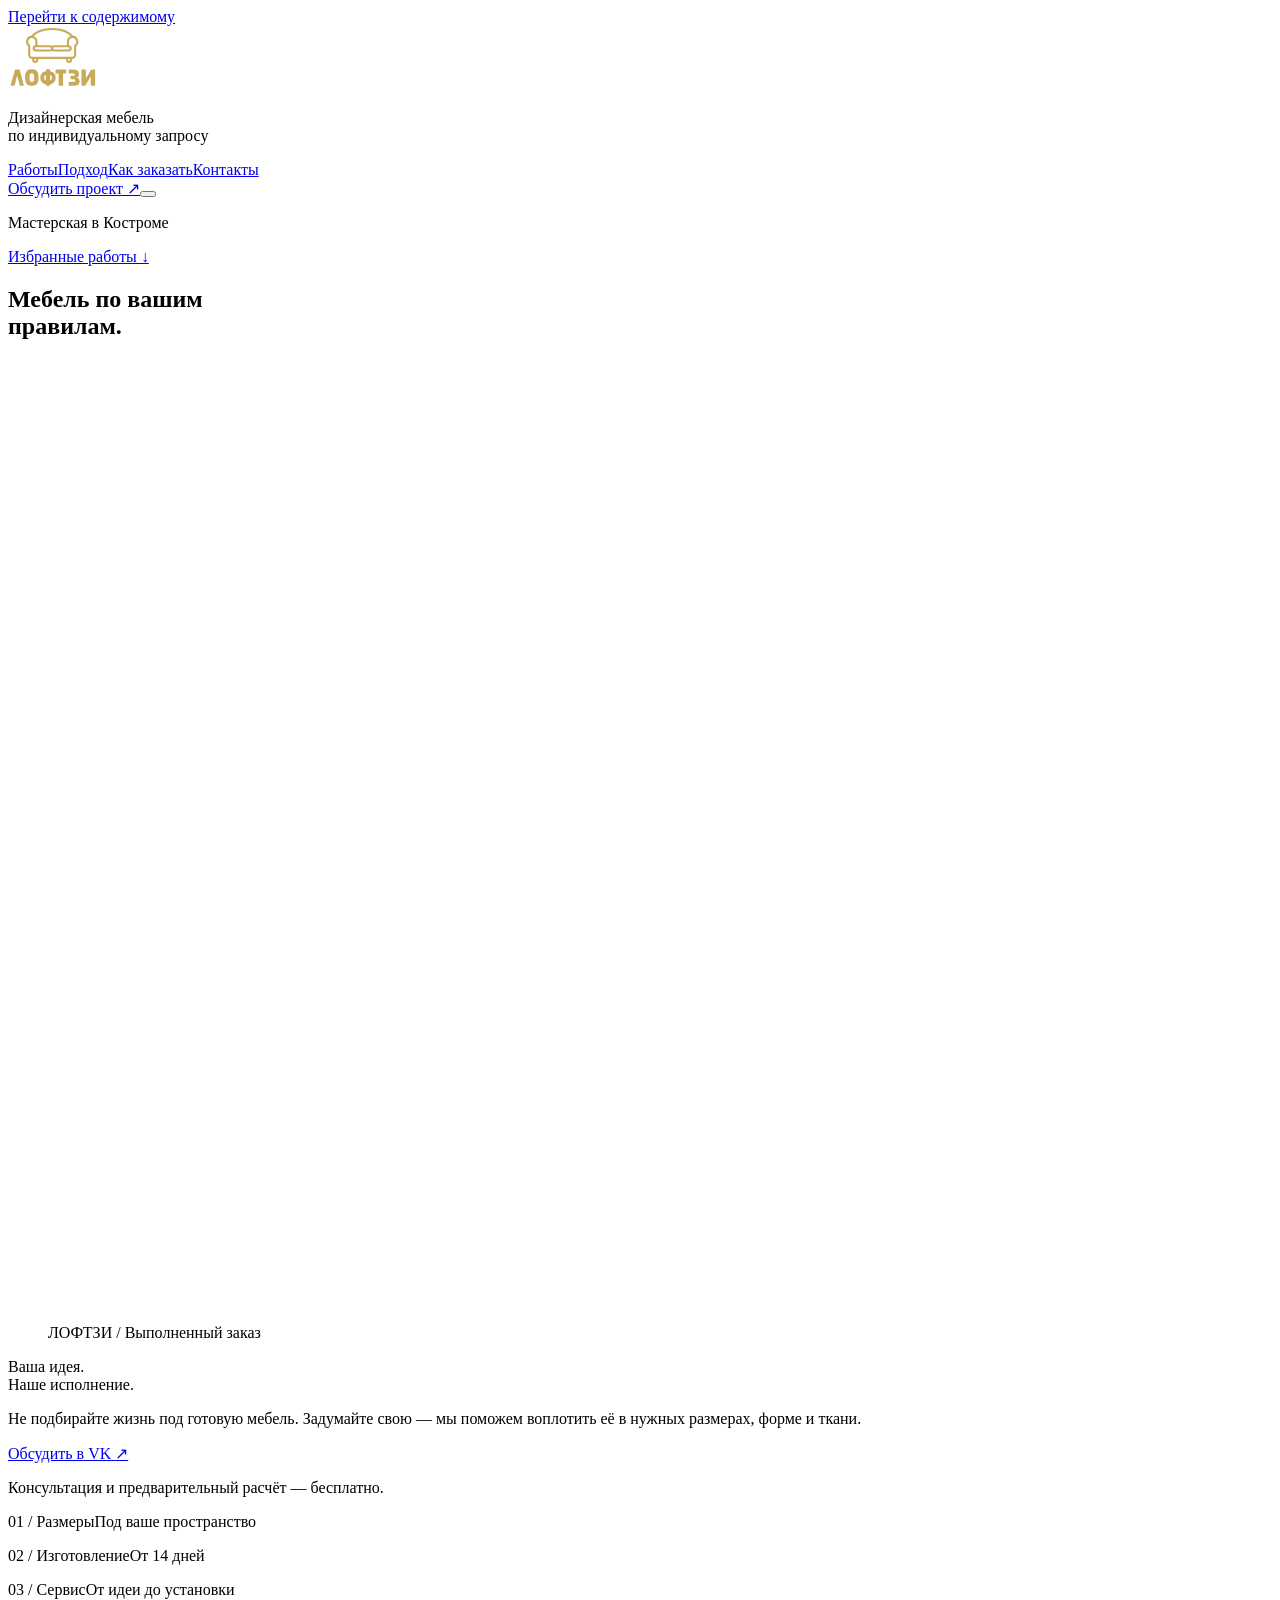
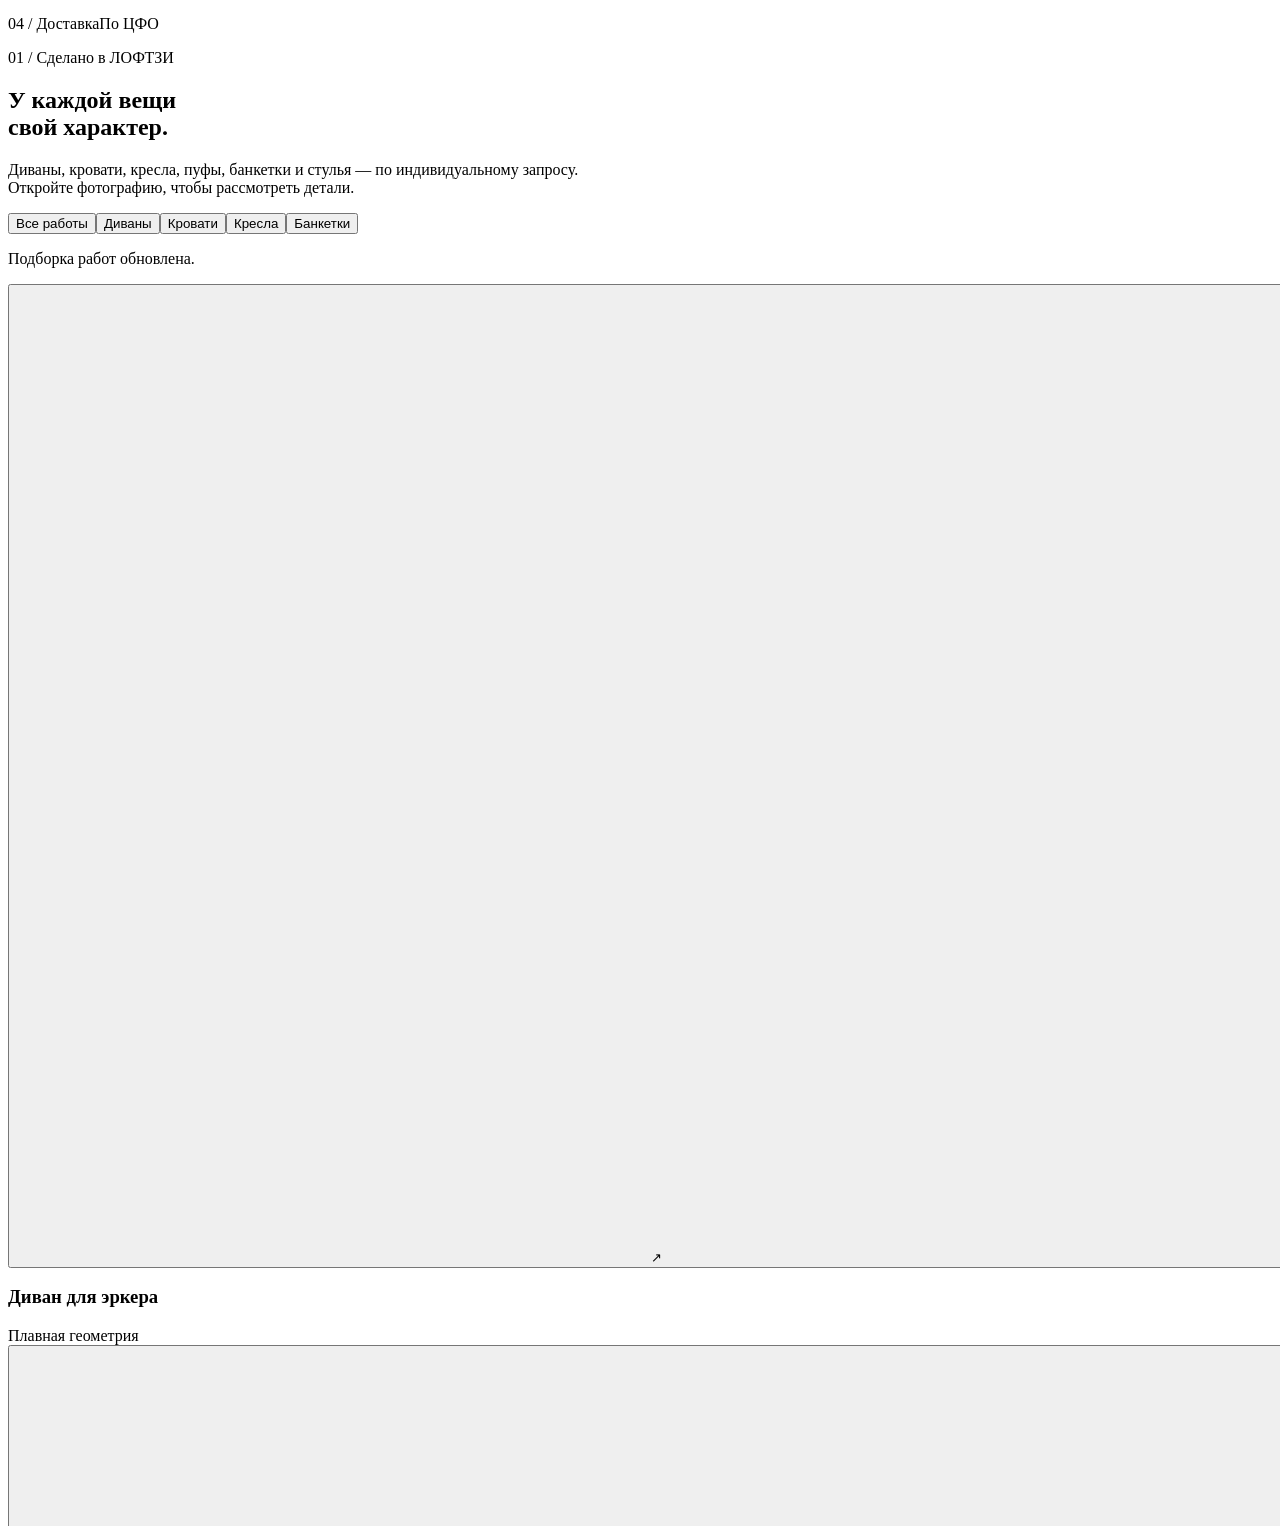
==== variant-2/index.html @ 77e0f058 "Publish three LOFTZY design variants" ====
<!DOCTYPE html><html lang="ru"><head><meta charset="UTF-8"><meta name="viewport" content="width=device-width,initial-scale=1"><meta name="robots" content="noindex,nofollow"><title>ЛОФТЗИ — мебель по вашим правилам · второй вариант</title><meta name="description" content="Дизайнерская мягкая мебель по вашим размерам и референсам. Мастерская в Костроме, доставка по ЦФО."><link rel="icon" href="data:image/svg+xml,%3csvg%20xmlns='http://www.w3.org/2000/svg'%20viewBox='170%20110%20295%20205'%20color='%23C9AA58'%3e%3ctitle%3eЛОФТЗИ%3c/title%3e%3cg%20id='sofa'%20fill='none'%20stroke='currentColor'%20stroke-width='11.5'%20stroke-linecap='round'%20stroke-linejoin='round'%3e%3cpath%20d='M207%20169%20C251%20112%20385%20112%20429%20169'/%3e%3cpath%20d='M233%20219%20L233%20198%20C233%20163%20194%20162%20185%20184%20C179%20198%20184%20209%20194%20217%20L194%20262%20Q194%20282%20214%20282%20L422%20282%20Q442%20282%20442%20262%20L442%20217%20C452%20209%20457%20198%20451%20184%20C442%20162%20403%20163%20403%20198%20L403%20219'/%3e%3crect%20x='218'%20y='219'%20width='100'%20height='23'%20rx='11.5'/%3e%3crect%20x='318'%20y='219'%20width='100'%20height='23'%20rx='11.5'/%3e%3cpath%20d='M216%20283%20L216%20294%20C216%20308%20237%20308%20237%20294%20L237%20283%20M399%20283%20L399%20294%20C399%20308%20420%20308%20420%20294%20L420%20283'/%3e%3c/g%3e%3c/svg%3e" type="image/svg+xml"><link rel="stylesheet" href="/loftzy-demo/_astro/17-green-sofa.B5V7h_We.css"><link rel="stylesheet" href="/loftzy-demo/_astro/variant-2.Bm5jegVi.css"></head><body><a class="skip" href="#main">Перейти к содержимому</a><header class="shell header"><a class="brand" href="#" aria-label="ЛОФТЗИ — в начало"><img src="data:image/svg+xml,%3csvg%20xmlns='http://www.w3.org/2000/svg'%20viewBox='80%20110%20485%20340'%20color='%23C9AA58'%3e%3ctitle%3eЛОФТЗИ%3c/title%3e%3cg%20id='sofa'%20fill='none'%20stroke='currentColor'%20stroke-width='11.5'%20stroke-linecap='round'%20stroke-linejoin='round'%3e%3cpath%20d='M207%20169%20C251%20112%20385%20112%20429%20169'/%3e%3cpath%20d='M233%20219%20L233%20198%20C233%20163%20194%20162%20185%20184%20C179%20198%20184%20209%20194%20217%20L194%20262%20Q194%20282%20214%20282%20L422%20282%20Q442%20282%20442%20262%20L442%20217%20C452%20209%20457%20198%20451%20184%20C442%20162%20403%20163%20403%20198%20L403%20219'/%3e%3crect%20x='218'%20y='219'%20width='100'%20height='23'%20rx='11.5'/%3e%3crect%20x='318'%20y='219'%20width='100'%20height='23'%20rx='11.5'/%3e%3cpath%20d='M216%20283%20L216%20294%20C216%20308%20237%20308%20237%20294%20L237%20283%20M399%20283%20L399%20294%20C399%20308%20420%20308%20420%20294%20L420%20283'/%3e%3c/g%3e%3cg%20id='wordmark'%20fill='currentColor'%20fill-rule='evenodd'%3e%3cpath%20d='M96%20432%20Q93%20432%2094%20428%20L117%20348%20Q118%20345%20121%20345%20L139%20345%20Q142%20345%20143%20348%20L165%20428%20Q167%20432%20163%20432%20L146%20432%20Q143%20432%20142%20429%20L129%20377%20L116%20429%20Q115%20432%20112%20432%20Z'/%3e%3cpath%20d='M208%20344%20C182%20344%20172%20358%20172%20388%20C172%20419%20182%20433%20208%20433%20C234%20433%20245%20419%20245%20388%20C245%20358%20234%20344%20208%20344%20Z%20M208%20365%20C218%20365%20221%20372%20221%20388%20C221%20405%20218%20412%20208%20412%20C198%20412%20196%20405%20196%20388%20C196%20372%20198%20365%20208%20365%20Z'/%3e%3cpath%20d='M284%20346%20Q284%20344%20287%20344%20L304%20344%20Q307%20344%20307%20346%20L307%20354%20C327%20357%20337%20370%20337%20388%20C337%20409%20326%20421%20307%20424%20L307%20431%20Q307%20433%20304%20433%20L287%20433%20Q284%20433%20284%20431%20L284%20424%20C265%20421%20254%20409%20254%20388%20C254%20370%20264%20357%20284%20354%20Z%20M284%20374%20C277%20376%20275%20381%20275%20388%20C275%20397%20277%20401%20284%20404%20Z%20M307%20374%20L307%20404%20C314%20401%20316%20397%20316%20388%20C316%20381%20314%20376%20307%20374%20Z'/%3e%3cpath%20d='M339%20345%20L391%20345%20Q394%20345%20394%20348%20L394%20363%20Q394%20366%20391%20366%20L377%20366%20L377%20429%20Q377%20432%20374%20432%20L356%20432%20Q353%20432%20353%20429%20L353%20366%20L339%20366%20Q336%20366%20336%20363%20L336%20348%20Q336%20345%20339%20345%20Z'/%3e%3cpath%20d='M410%20345%20L433%20345%20C453%20345%20463%20354%20463%20369%20C463%20378%20459%20384%20452%20388%20C461%20392%20466%20399%20466%20409%20C466%20425%20454%20432%20434%20432%20L410%20432%20Q407%20432%20407%20429%20L407%20414%20Q407%20411%20410%20411%20L431%20411%20C439%20411%20443%20409%20443%20405%20C443%20400%20439%20398%20431%20398%20L420%20398%20Q417%20398%20417%20395%20L417%20382%20Q417%20379%20420%20379%20L430%20379%20C437%20379%20440%20377%20440%20372%20C440%20368%20437%20366%20430%20366%20L410%20366%20Q407%20366%20407%20363%20L407%20348%20Q407%20345%20410%20345%20Z'/%3e%3cpath%20d='M479%20345%20L497%20345%20Q500%20345%20500%20348%20L500%20394%20L527%20348%20Q529%20345%20532%20345%20L547%20345%20Q550%20345%20550%20348%20L550%20429%20Q550%20432%20547%20432%20L529%20432%20Q526%20432%20526%20429%20L526%20383%20L499%20429%20Q497%20432%20494%20432%20L479%20432%20Q476%20432%20476%20429%20L476%20348%20Q476%20345%20479%20345%20Z'/%3e%3c/g%3e%3c/svg%3e" alt="ЛОФТЗИ" width="90" height="63"></a><p class="brand-caption">Дизайнерская мебель <br>по индивидуальному запросу</p><nav id="v2-nav" aria-label="Главная навигация"><a href="#projects">Работы</a><a href="#idea">Подход</a><a href="#order">Как заказать</a><a href="#contacts">Контакты</a></nav><a class="header-action" href="https://vk.me/new_mebel44" target="_blank" rel="noopener noreferrer">Обсудить проект <span aria-hidden="true">↗</span></a><button class="menu" aria-controls="v2-nav" aria-expanded="false" aria-label="Открыть меню"><span></span><span></span></button></header><main id="main"><section class="hero shell"><div class="hero-top"><p class="kicker"><span></span>Мастерская в Костроме</p><a class="quiet-link" href="#projects">Избранные работы <span aria-hidden="true">↓</span></a></div><h1>Мебель по вашим <br><span>правилам.</span></h1><div class="hero-layout"><figure class="hero-image"><img src="/loftzy-demo/_astro/08-light-straight-sofa.CKvQI7a4_TRVuP.webp" srcset="/loftzy-demo/_astro/08-light-straight-sofa.CKvQI7a4_ZoDvKi.webp 640w, /loftzy-demo/_astro/08-light-straight-sofa.CKvQI7a4_Z1nhitK.webp 960w, /loftzy-demo/_astro/08-light-straight-sofa.CKvQI7a4_TRVuP.webp 1280w" alt="Светлый диван с мягкими подушками в деревянном интерьере" sizes="(max-width:900px) 100vw, 70vw" loading="eager" fetchpriority="high" decoding="async" width="1280" height="960"><figcaption>ЛОФТЗИ / Выполненный заказ</figcaption></figure><div class="hero-side"><span class="side-label">Ваша идея. <br>Наше исполнение.</span><p>Не подбирайте жизнь под готовую мебель. Задумайте свою — мы поможем воплотить её в нужных размерах, форме и ткани.</p><a class="button" href="https://vk.me/new_mebel44" target="_blank" rel="noopener noreferrer">Обсудить в VK <span aria-hidden="true">↗</span></a><p class="small">Консультация и предварительный расчёт — бесплатно.</p></div></div></section><div class="facts shell"><p><span>01 / Размеры</span>Под ваше пространство</p><p><span>02 / Изготовление</span>От 14 дней</p><p><span>03 / Сервис</span>От идеи до установки</p><p><span>04 / Доставка</span>По ЦФО</p></div><section class="projects shell section" id="projects"><div class="section-head"><p class="kicker">01 / Сделано в ЛОФТЗИ</p><div><h2>У каждой вещи <br>свой характер.</h2><p>Диваны, кровати, кресла, пуфы, банкетки и стулья — по индивидуальному запросу. <br>Откройте фотографию, чтобы рассмотреть детали.</p></div></div><div class="filters" role="group" aria-label="Категории работ"><button data-filter="all" aria-pressed="true">Все работы</button><button data-filter="sofas" aria-pressed="false">Диваны</button><button data-filter="beds" aria-pressed="false">Кровати</button><button data-filter="chairs" aria-pressed="false">Кресла</button><button data-filter="small" aria-pressed="false">Банкетки</button></div><p class="sr-only" aria-live="polite" id="filter-status"></p><div class="project-grid"><article class="project" data-category="sofas"><button class="project-image" data-photo data-src="/loftzy-demo/_astro/06-curved-sofa.BswuwqCA.webp" data-title="Диван для эркера" aria-label="Открыть: Диван для эркера" style="--position:50% 50%"><img src="/loftzy-demo/_astro/06-curved-sofa.BswuwqCA_PxCEJ.webp" srcset="/loftzy-demo/_astro/06-curved-sofa.BswuwqCA_Z2cuFfE.webp 400w, /loftzy-demo/_astro/06-curved-sofa.BswuwqCA_Z1YKxWp.webp 640w, /loftzy-demo/_astro/06-curved-sofa.BswuwqCA_ZWayab.webp 960w" alt="Диван для эркера" sizes="(max-width:600px) 100vw, 50vw" loading="lazy" decoding="async" width="1280" height="960"><span aria-hidden="true">↗</span></button><div class="project-caption"><h3>Диван для эркера</h3><span>Плавная геометрия</span></div></article><article class="project" data-category="chairs"><button class="project-image" data-photo data-src="/loftzy-demo/_astro/05-round-armchair.hoYzdtQp.webp" data-title="Кресло с округлой спинкой" aria-label="Открыть: Кресло с округлой спинкой" style="--position:50% 45%"><img src="/loftzy-demo/_astro/05-round-armchair.hoYzdtQp_Z1HqBVD.webp" srcset="/loftzy-demo/_astro/05-round-armchair.hoYzdtQp_2bwnMi.webp 400w, /loftzy-demo/_astro/05-round-armchair.hoYzdtQp_28aAHH.webp 640w, /loftzy-demo/_astro/05-round-armchair.hoYzdtQp_Z2taBoN.webp 960w" alt="Кресло с округлой спинкой" sizes="(max-width:600px) 100vw, 50vw" loading="lazy" decoding="async" width="1280" height="1707"><span aria-hidden="true">↗</span></button><div class="project-caption"><h3>Кресло с округлой спинкой</h3><span>Сочетание фактур</span></div></article><article class="project" data-category="beds"><button class="project-image" data-photo data-src="/loftzy-demo/_astro/16-ochre-bed-interior.DLrLwDkL.webp" data-title="Кровать в охристом оттенке" aria-label="Открыть: Кровать в охристом оттенке" style="--position:50% 50%"><img src="/loftzy-demo/_astro/16-ochre-bed-interior.DLrLwDkL_1R9SiL.webp" srcset="/loftzy-demo/_astro/16-ochre-bed-interior.DLrLwDkL_ZeK9u8.webp 400w, /loftzy-demo/_astro/16-ochre-bed-interior.DLrLwDkL_Z21aYa1.webp 640w, /loftzy-demo/_astro/16-ochre-bed-interior.DLrLwDkL_Z1S7xqh.webp 960w" alt="Кровать в охристом оттенке" sizes="(max-width:600px) 100vw, 50vw" loading="lazy" decoding="async" width="1280" height="960"><span aria-hidden="true">↗</span></button><div class="project-caption"><h3>Кровать в охристом оттенке</h3><span>Цвет в интерьере</span></div></article><article class="project" data-category="small"><button class="project-image" data-photo data-src="/loftzy-demo/_astro/13-upholstered-bench.Bd4siing.webp" data-title="Банкетка на мягких опорах" aria-label="Открыть: Банкетка на мягких опорах" style="--position:50% 45%"><img src="/loftzy-demo/_astro/13-upholstered-bench.Bd4siing_OufMw.webp" srcset="/loftzy-demo/_astro/13-upholstered-bench.Bd4siing_Z1Re7Gs.webp 400w, /loftzy-demo/_astro/13-upholstered-bench.Bd4siing_Z2jOHRu.webp 640w, /loftzy-demo/_astro/13-upholstered-bench.Bd4siing_Py0Qv.webp 960w" alt="Банкетка на мягких опорах" sizes="(max-width:600px) 100vw, 50vw" loading="lazy" decoding="async" width="1080" height="1920"><span aria-hidden="true">↗</span></button><div class="project-caption"><h3>Банкетка на мягких опорах</h3><span>Выразительный силуэт</span></div></article><article class="project" data-category="sofas"><button class="project-image" data-photo data-src="/loftzy-demo/_astro/18-sage-sofa.jjWeyptA.webp" data-title="Диван шалфейного оттенка" aria-label="Открыть: Диван шалфейного оттенка" style="--position:50% 50%"><img src="/loftzy-demo/_astro/18-sage-sofa.jjWeyptA_ZLMCF2.webp" srcset="/loftzy-demo/_astro/18-sage-sofa.jjWeyptA_Z1AicYC.webp 400w, /loftzy-demo/_astro/18-sage-sofa.jjWeyptA_3QiLM.webp 640w, /loftzy-demo/_astro/18-sage-sofa.jjWeyptA_Z18mWjo.webp 960w" alt="Диван шалфейного оттенка" sizes="(max-width:600px) 100vw, 50vw" loading="lazy" decoding="async" width="1280" height="960"><span aria-hidden="true">↗</span></button><div class="project-caption"><h3>Диван шалфейного оттенка</h3><span>Спокойные линии</span></div></article><article class="project" data-category="beds"><button class="project-image" data-photo data-src="/loftzy-demo/_astro/03-teal-bed.CJagPskq.webp" data-title="Кровать с угловой спинкой" aria-label="Открыть: Кровать с угловой спинкой" style="--position:50% 70%"><img src="/loftzy-demo/_astro/03-teal-bed.CJagPskq_xtmHr.webp" srcset="/loftzy-demo/_astro/03-teal-bed.CJagPskq_5zmIb.webp 400w, /loftzy-demo/_astro/03-teal-bed.CJagPskq_Z1aL8Py.webp 640w, /loftzy-demo/_astro/03-teal-bed.CJagPskq_Z1A7o44.webp 960w" alt="Кровать с угловой спинкой" sizes="(max-width:600px) 100vw, 50vw" loading="lazy" decoding="async" width="1280" height="1707"><span aria-hidden="true">↗</span></button><div class="project-caption"><h3>Кровать с угловой спинкой</h3><span>Под планировку</span></div></article><article class="project" data-category="sofas"><button class="project-image" data-photo data-src="/loftzy-demo/_astro/17-green-sofa.Br9cAFIl.webp" data-title="Зелёный прямой диван" aria-label="Открыть: Зелёный прямой диван" style="--position:50% 50%"><img src="/loftzy-demo/_astro/17-green-sofa.Br9cAFIl_2jWo47.webp" srcset="/loftzy-demo/_astro/17-green-sofa.Br9cAFIl_2vkSrT.webp 400w, /loftzy-demo/_astro/17-green-sofa.Br9cAFIl_23HJEL.webp 640w, /loftzy-demo/_astro/17-green-sofa.Br9cAFIl_rFlBk.webp 960w" alt="Зелёный прямой диван" sizes="(max-width:600px) 100vw, 50vw" loading="lazy" decoding="async" width="1280" height="960"><span aria-hidden="true">↗</span></button><div class="project-caption"><h3>Зелёный прямой диван</h3><span>Глубокий оттенок</span></div></article><article class="project" data-category="beds"><button class="project-image" data-photo data-src="/loftzy-demo/_astro/24-bed-and-bench.BVBuwo1t.webp" data-title="Кровать и банкетка" aria-label="Открыть: Кровать и банкетка" style="--position:50% 50%"><img src="/loftzy-demo/_astro/24-bed-and-bench.BVBuwo1t_gsy8t.webp" srcset="/loftzy-demo/_astro/24-bed-and-bench.BVBuwo1t_Z1B3aq.webp 400w, /loftzy-demo/_astro/24-bed-and-bench.BVBuwo1t_Bv2Xj.webp 640w, /loftzy-demo/_astro/24-bed-and-bench.BVBuwo1t_13u6Qc.webp 960w" alt="Кровать и банкетка" sizes="(max-width:600px) 100vw, 50vw" loading="lazy" decoding="async" width="1152" height="864"><span aria-hidden="true">↗</span></button><div class="project-caption"><h3>Кровать и банкетка</h3><span>Единый ансамбль</span></div></article></div><button class="more">Показать ещё работы <span aria-hidden="true">↓</span></button></section><section class="idea" id="idea"><div class="shell idea-layout"><div class="idea-copy"><p class="kicker">02 / Начинаем с вашей идеи</p><h2>Из сохранённого. <br>В любимое.</h2><p>Картинка из Pinterest, эскиз дизайнера или желание устроиться поудобнее у окна. Создадим мебель, которая станет частью вашего интерьера.</p><ul><li><span>Форма</span>Пропорции и детали по вашей задумке</li><li><span>Размер</span>Под планировку и привычки</li><li><span>Ткань</span>Ваш оттенок, фактура и мягкость</li></ul><div class="visit"><h3>Материалы лучше почувствовать.</h3><p>Ткани и образцы можно посмотреть в нашей мастерской в Некрасово. Перед поездкой уточните удобное время.</p><a href="#contacts">Связаться перед поездкой ↗</a></div></div><figure class="idea-image"><img src="/loftzy-demo/_astro/05-round-armchair.hoYzdtQp_Z1HqBVD.webp" srcset="/loftzy-demo/_astro/05-round-armchair.hoYzdtQp_n6ygq.webp 480w, /loftzy-demo/_astro/05-round-armchair.hoYzdtQp_IjalF.webp 800w, /loftzy-demo/_astro/05-round-armchair.hoYzdtQp_Z1HqBVD.webp 1280w" alt="Округлое кресло с декоративной подушкой и обивкой из двух тканей" sizes="(max-width:900px) 80vw, 45vw" loading="lazy" decoding="async" width="1280" height="1707"><figcaption>Форма и фактура работают вместе.</figcaption></figure></div></section><section class="order shell section" id="order"><div class="section-head"><p class="kicker">03 / Как всё устроено</p><div><h2>От первого сообщения <br>до вашего дома.</h2></div></div><ol><li><span class="step-number">01</span><h3>Расскажите об идее</h3><p>Пришлите картинку, эскиз или описание, примерные размеры и город доставки.</p></li><li><span class="step-number">02</span><h3>Согласуем детали</h3><p>Обсудим конструкцию, ткань и наполнение. Подготовим индивидуальный расчёт и согласуем срок.</p></li><li><span class="step-number">03</span><h3>Создадим вашу мебель</h3><p>Изготовим по согласованным параметрам. Срок — от 14 дней, в зависимости от объёма заказа.</p></li><li><span class="step-number">04</span><h3>Установим на место</h3><p>Организуем погрузку, доставку, подъём, сборку и установку.</p></li></ol></section><section class="faq shell section"><div><p class="kicker">04 / Без недосказанности</p><h2>Хорошие <br>вопросы.</h2></div><div class="questions"><details><summary>Можно сделать по фото из Pinterest?<span aria-hidden="true">+</span></summary><p>Да. Пришлите понравившееся изображение или эскиз. Обсудим форму, размеры и детали и предложим решение для вашего интерьера.</p></details><details><summary>Какой срок изготовления?<span aria-hidden="true">+</span></summary><p>От 14 дней. Точный срок зависит от объёма заказа и согласовывается при обсуждении проекта.</p></details><details><summary>Где посмотреть ткани и образцы?<span aria-hidden="true">+</span></summary><p>В нашей мастерской в Некрасово. Перед поездкой свяжитесь с нами, чтобы уточнить удобное время.</p></details><details><summary>Куда вы доставляете?<span aria-hidden="true">+</span></summary><p>Доставляем по Центральному федеральному округу. Стоимость доставки рассчитывается индивидуально. Организуем также подъём, сборку и установку.</p></details></div></section><section class="contacts" id="contacts"><div class="shell"><div class="contact-heading"><p class="kicker">Начнём с разговора</p><h2>Что вы <br>задумали<span>?</span></h2><p>Пришлите фото или описание, примерные размеры и город доставки. Обсудим детали и подготовим предварительный расчёт.</p><a class="button" href="https://vk.me/new_mebel44" target="_blank" rel="noopener noreferrer">Обсудить проект в VK <span aria-hidden="true">↗</span></a></div><div class="contact-grid"><div><span class="kicker">Напрямую с нами</span><a href="tel:+79159299589">+7 915 929-95-89 <small>Дмитрий</small></a><a href="tel:+79639301101">+7 963 930-11-01 <small>Мария</small></a><a href="mailto:loftzy@mail.ru">loftzy@mail.ru</a></div><div><span class="kicker">Мастерская</span><p>Кострома, д. Некрасово <br>ул. Юбилейная, 1г/2</p><p class="small">Доставка по ЦФО. <br>Стоимость рассчитывается индивидуально.</p><a class="designer" href="https://vk.me/new_mebel44" target="_blank" rel="noopener noreferrer">Дизайнерам интерьеров — рады сотрудничеству ↗</a></div></div></div></section></main><footer class="shell footer"><p>© 2026 ЛОФТЗИ <span>С нами комфортнее.</span></p><a href="https://vk.ru/new_mebel44" target="_blank" rel="noopener noreferrer">ВКонтакте ↗</a><a href="/loftzy-demo/">Светлый вариант ↗</a></footer><dialog class="viewer" aria-labelledby="viewer-title"><button class="close" aria-label="Закрыть фотографию">×</button><div class="viewer-stage"><img alt="" draggable="false"></div><div class="viewer-bar"><button class="prev" aria-label="Предыдущая фотография">← Назад</button><h2 id="viewer-title" aria-live="polite"></h2><button class="next" aria-label="Следующая фотография">Далее →</button></div><a class="viewer-link" href="https://vk.me/new_mebel44" target="_blank" rel="noopener noreferrer">Обсудить похожий проект ↗</a></dialog><script type="module">var e=document.querySelector(`.menu`),t=document.querySelector(`#v2-nav`);function n(){e.setAttribute(`aria-expanded`,`false`),e.setAttribute(`aria-label`,`Открыть меню`),t.classList.remove(`open`)}e.addEventListener(`click`,()=>{let n=e.getAttribute(`aria-expanded`)!==`true`;e.setAttribute(`aria-expanded`,String(n)),e.setAttribute(`aria-label`,n?`Закрыть меню`:`Открыть меню`),t.classList.toggle(`open`,n)}),t.querySelectorAll(`a`).forEach(e=>e.addEventListener(`click`,n)),document.addEventListener(`keydown`,e=>{e.key===`Escape`&&n()});var r=Array.from(document.querySelectorAll(`.project`)),i=document.querySelectorAll(`[data-filter]`),a=document.querySelector(`.more`),o=`all`,s=!1;function c(){r.forEach((e,t)=>e.hidden=o!==`all`&&e.dataset.category!==o||o===`all`&&!s&&t>=6),a.hidden=s||o!==`all`||r.length<=6,document.querySelector(`#filter-status`).textContent=`Подборка работ обновлена.`}i.forEach(e=>e.addEventListener(`click`,()=>{o=e.dataset.filter,i.forEach(t=>t.setAttribute(`aria-pressed`,String(t===e))),c()})),a.addEventListener(`click`,()=>{let e=r.find(e=>e.hidden);s=!0,c(),e?.querySelector(`button`)?.focus()}),c();var l=document.querySelector(`.viewer`),u=l.querySelector(`img`),d=document.querySelector(`#viewer-title`),f=l.querySelector(`.prev`),p=l.querySelector(`.next`),m=null,h=[],g=0;function _(){u.src=h[g].dataset.src,u.alt=h[g].dataset.title,d.textContent=u.alt,f.disabled=p.disabled=h.length<2}function v(e){!l.open||h.length<2||(g=(g+e+h.length)%h.length,_())}document.querySelectorAll(`[data-photo]`).forEach(e=>e.addEventListener(`click`,()=>{m=e,h=r.filter(e=>!e.hidden).map(e=>e.querySelector(`button`)),g=h.indexOf(e),_(),l.showModal(),document.body.classList.add(`locked`)})),f.addEventListener(`click`,()=>v(-1)),p.addEventListener(`click`,()=>v(1)),l.addEventListener(`keydown`,e=>{[`ArrowLeft`,`ArrowRight`].includes(e.key)&&(e.preventDefault(),v(e.key===`ArrowLeft`?-1:1))}),l.querySelector(`.close`).addEventListener(`click`,()=>l.close()),l.addEventListener(`click`,e=>{if(e.target===l){let t=l.getBoundingClientRect();(e.clientX<t.left||e.clientX>t.right||e.clientY<t.top||e.clientY>t.bottom)&&l.close()}});var y=l.querySelector(`.viewer-stage`),b=null;y.addEventListener(`pointerdown`,e=>{e.isPrimary&&e.button===0&&(b={id:e.pointerId,x:e.clientX,y:e.clientY},y.setPointerCapture(e.pointerId))}),y.addEventListener(`pointerup`,e=>{if(!b||b.id!==e.pointerId)return;let t=e.clientX-b.x,n=e.clientY-b.y;b=null,Math.abs(t)>50&&Math.abs(t)>Math.abs(n)*1.3&&(e.preventDefault(),v(t<0?1:-1))}),y.addEventListener(`pointercancel`,()=>b=null),l.addEventListener(`close`,()=>{b=null,document.body.classList.remove(`locked`),m?.focus()});</script></body></html>
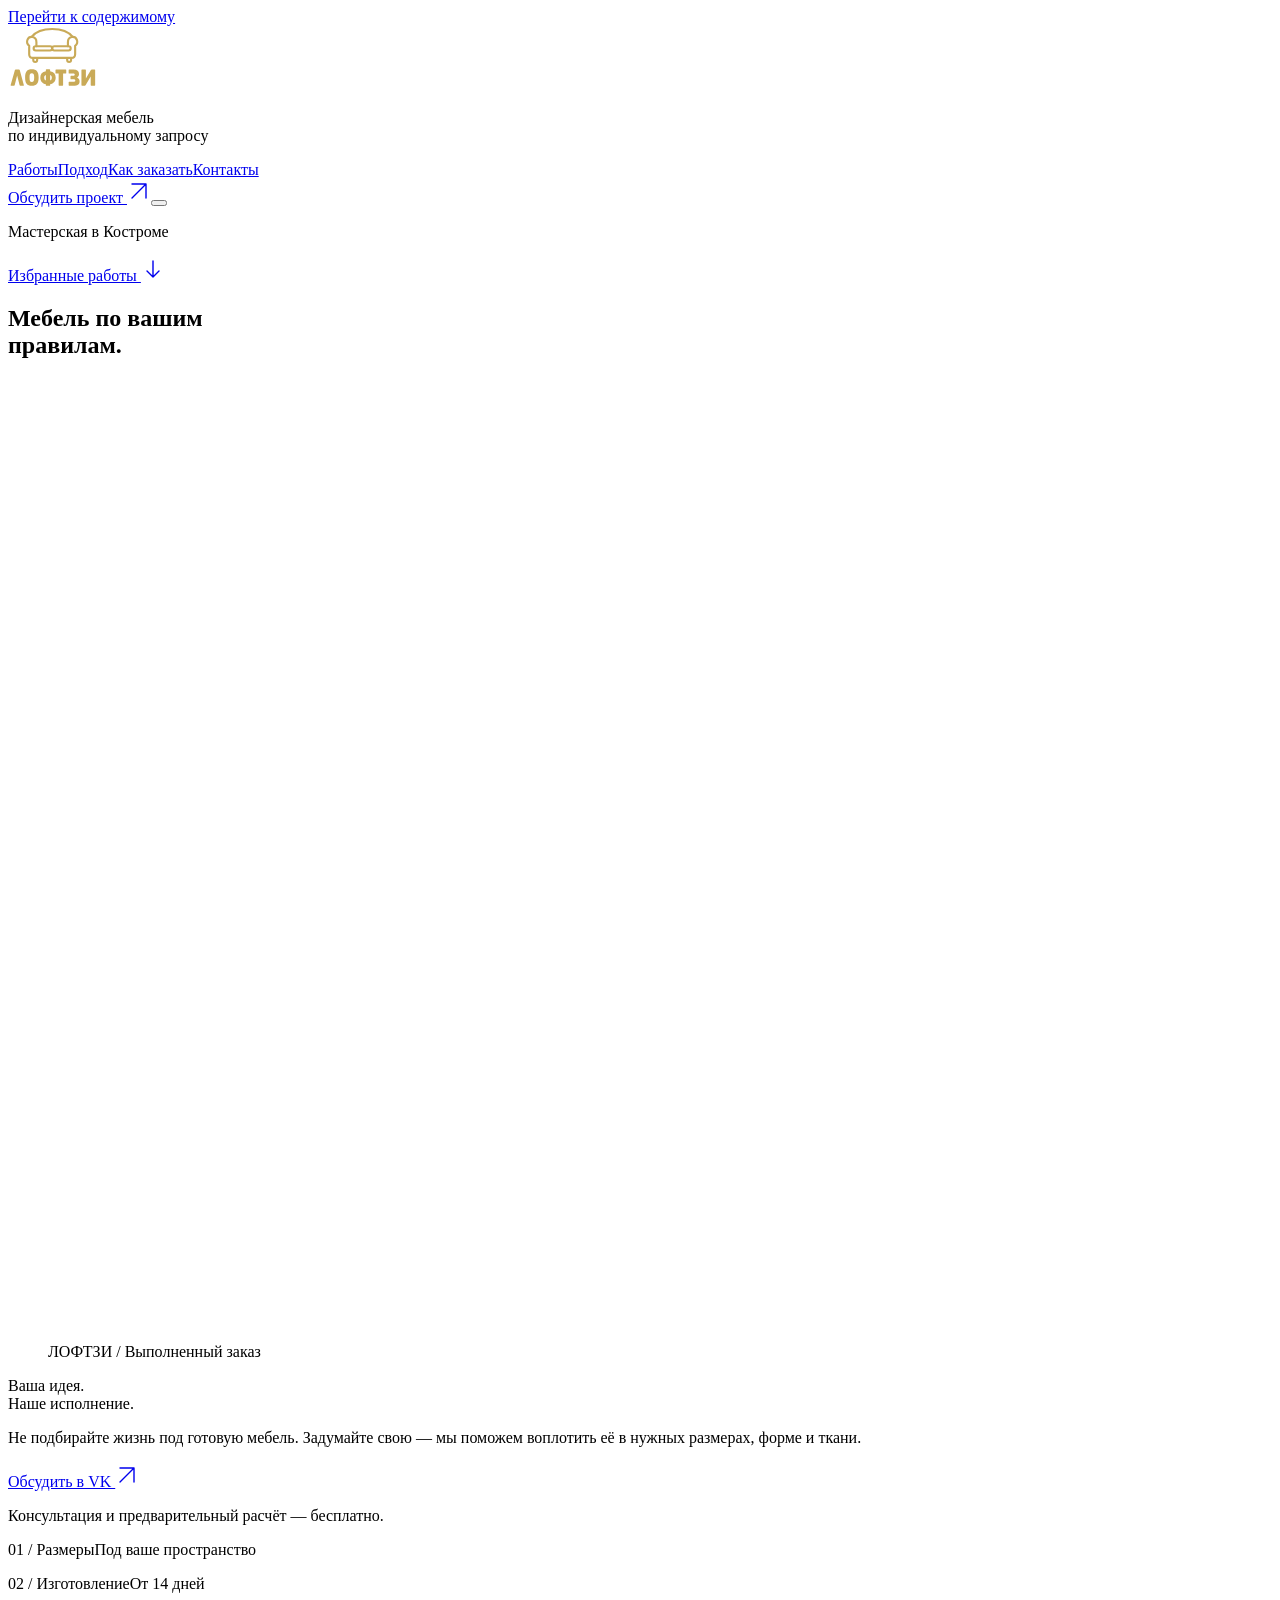
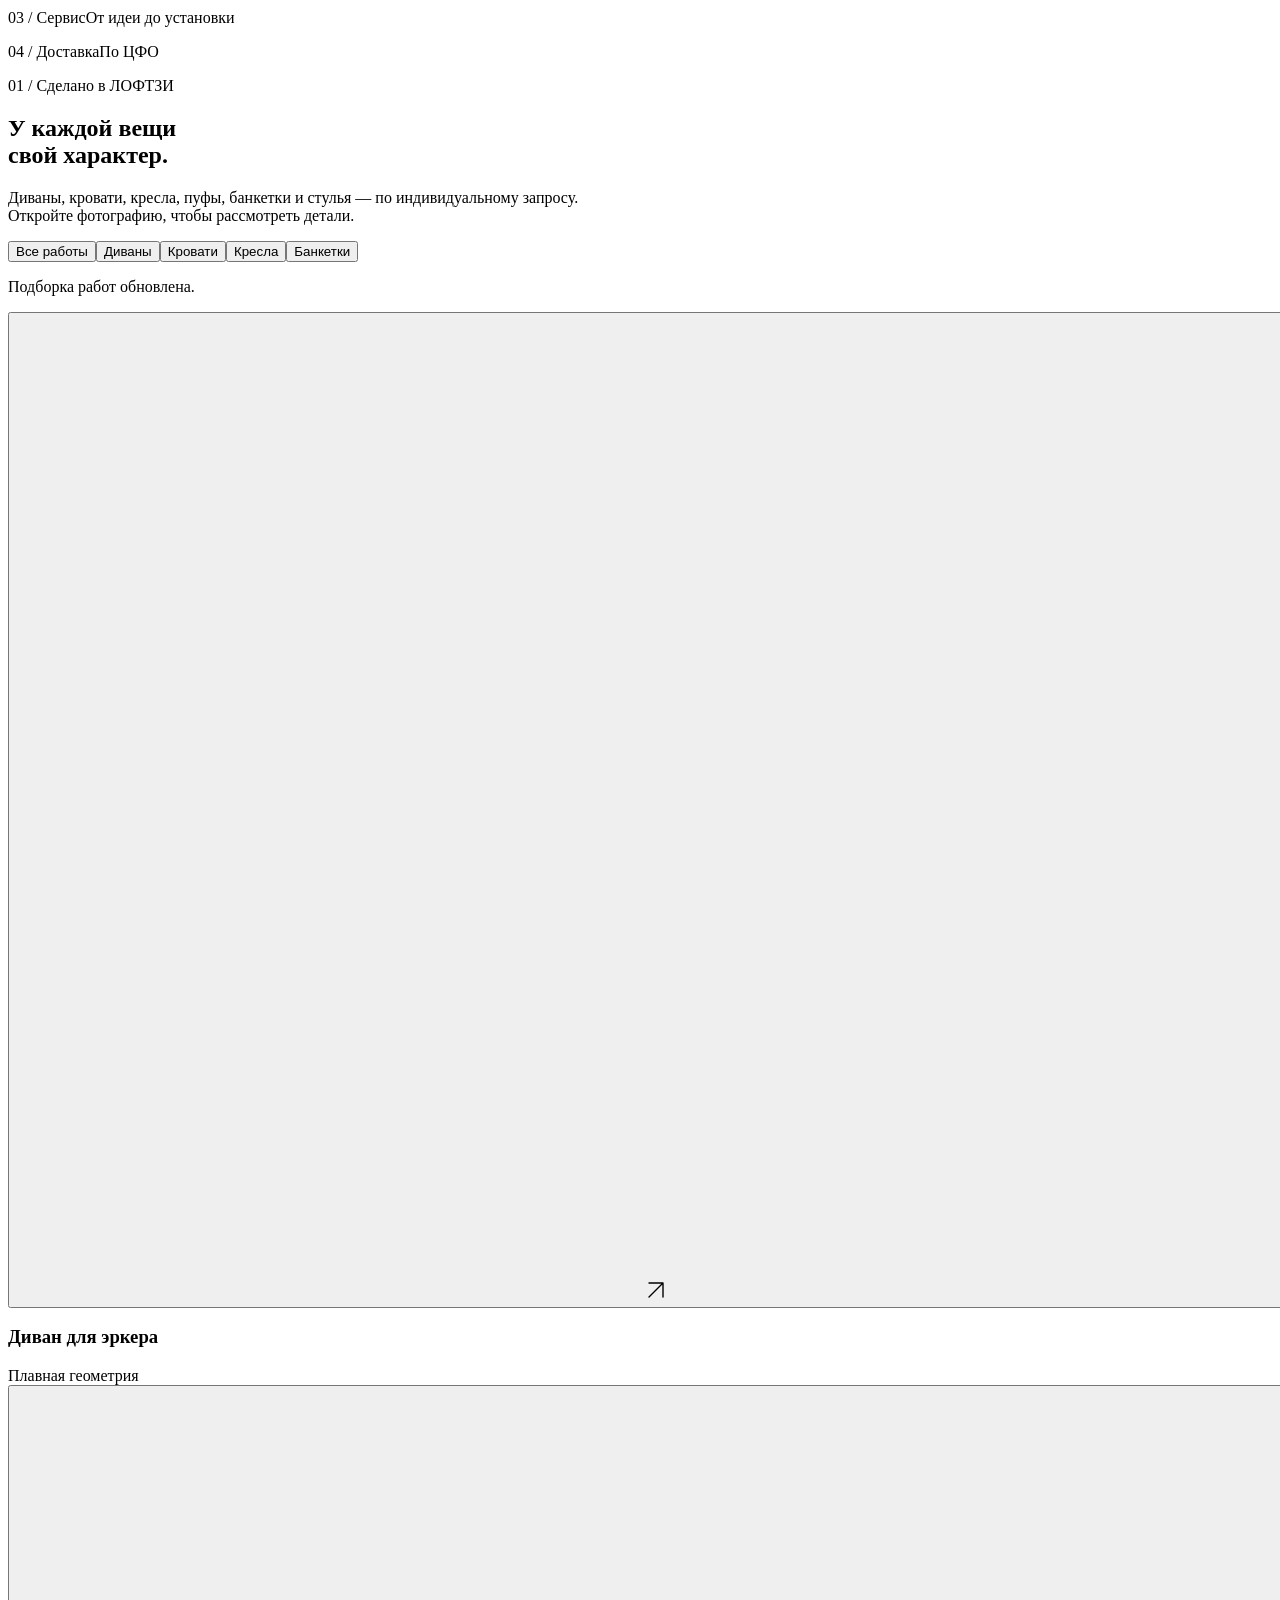
==== commit a22dc628: "Use SVG arrows in first and second variants" ====
--- a/variant-2/index.html
+++ b/variant-2/index.html
@@ -1 +1 @@
-<!DOCTYPE html><html lang="ru"><head><meta charset="UTF-8"><meta name="viewport" content="width=device-width,initial-scale=1"><meta name="robots" content="noindex,nofollow"><title>ЛОФТЗИ — мебель по вашим правилам · второй вариант</title><meta name="description" content="Дизайнерская мягкая мебель по вашим размерам и референсам. Мастерская в Костроме, доставка по ЦФО."><link rel="icon" href="data:image/svg+xml,%3csvg%20xmlns='http://www.w3.org/2000/svg'%20viewBox='170%20110%20295%20205'%20color='%23C9AA58'%3e%3ctitle%3eЛОФТЗИ%3c/title%3e%3cg%20id='sofa'%20fill='none'%20stroke='currentColor'%20stroke-width='11.5'%20stroke-linecap='round'%20stroke-linejoin='round'%3e%3cpath%20d='M207%20169%20C251%20112%20385%20112%20429%20169'/%3e%3cpath%20d='M233%20219%20L233%20198%20C233%20163%20194%20162%20185%20184%20C179%20198%20184%20209%20194%20217%20L194%20262%20Q194%20282%20214%20282%20L422%20282%20Q442%20282%20442%20262%20L442%20217%20C452%20209%20457%20198%20451%20184%20C442%20162%20403%20163%20403%20198%20L403%20219'/%3e%3crect%20x='218'%20y='219'%20width='100'%20height='23'%20rx='11.5'/%3e%3crect%20x='318'%20y='219'%20width='100'%20height='23'%20rx='11.5'/%3e%3cpath%20d='M216%20283%20L216%20294%20C216%20308%20237%20308%20237%20294%20L237%20283%20M399%20283%20L399%20294%20C399%20308%20420%20308%20420%20294%20L420%20283'/%3e%3c/g%3e%3c/svg%3e" type="image/svg+xml"><link rel="stylesheet" href="/loftzy-demo/_astro/17-green-sofa.B5V7h_We.css"><link rel="stylesheet" href="/loftzy-demo/_astro/variant-2.Bm5jegVi.css"></head><body><a class="skip" href="#main">Перейти к содержимому</a><header class="shell header"><a class="brand" href="#" aria-label="ЛОФТЗИ — в начало"><img src="data:image/svg+xml,%3csvg%20xmlns='http://www.w3.org/2000/svg'%20viewBox='80%20110%20485%20340'%20color='%23C9AA58'%3e%3ctitle%3eЛОФТЗИ%3c/title%3e%3cg%20id='sofa'%20fill='none'%20stroke='currentColor'%20stroke-width='11.5'%20stroke-linecap='round'%20stroke-linejoin='round'%3e%3cpath%20d='M207%20169%20C251%20112%20385%20112%20429%20169'/%3e%3cpath%20d='M233%20219%20L233%20198%20C233%20163%20194%20162%20185%20184%20C179%20198%20184%20209%20194%20217%20L194%20262%20Q194%20282%20214%20282%20L422%20282%20Q442%20282%20442%20262%20L442%20217%20C452%20209%20457%20198%20451%20184%20C442%20162%20403%20163%20403%20198%20L403%20219'/%3e%3crect%20x='218'%20y='219'%20width='100'%20height='23'%20rx='11.5'/%3e%3crect%20x='318'%20y='219'%20width='100'%20height='23'%20rx='11.5'/%3e%3cpath%20d='M216%20283%20L216%20294%20C216%20308%20237%20308%20237%20294%20L237%20283%20M399%20283%20L399%20294%20C399%20308%20420%20308%20420%20294%20L420%20283'/%3e%3c/g%3e%3cg%20id='wordmark'%20fill='currentColor'%20fill-rule='evenodd'%3e%3cpath%20d='M96%20432%20Q93%20432%2094%20428%20L117%20348%20Q118%20345%20121%20345%20L139%20345%20Q142%20345%20143%20348%20L165%20428%20Q167%20432%20163%20432%20L146%20432%20Q143%20432%20142%20429%20L129%20377%20L116%20429%20Q115%20432%20112%20432%20Z'/%3e%3cpath%20d='M208%20344%20C182%20344%20172%20358%20172%20388%20C172%20419%20182%20433%20208%20433%20C234%20433%20245%20419%20245%20388%20C245%20358%20234%20344%20208%20344%20Z%20M208%20365%20C218%20365%20221%20372%20221%20388%20C221%20405%20218%20412%20208%20412%20C198%20412%20196%20405%20196%20388%20C196%20372%20198%20365%20208%20365%20Z'/%3e%3cpath%20d='M284%20346%20Q284%20344%20287%20344%20L304%20344%20Q307%20344%20307%20346%20L307%20354%20C327%20357%20337%20370%20337%20388%20C337%20409%20326%20421%20307%20424%20L307%20431%20Q307%20433%20304%20433%20L287%20433%20Q284%20433%20284%20431%20L284%20424%20C265%20421%20254%20409%20254%20388%20C254%20370%20264%20357%20284%20354%20Z%20M284%20374%20C277%20376%20275%20381%20275%20388%20C275%20397%20277%20401%20284%20404%20Z%20M307%20374%20L307%20404%20C314%20401%20316%20397%20316%20388%20C316%20381%20314%20376%20307%20374%20Z'/%3e%3cpath%20d='M339%20345%20L391%20345%20Q394%20345%20394%20348%20L394%20363%20Q394%20366%20391%20366%20L377%20366%20L377%20429%20Q377%20432%20374%20432%20L356%20432%20Q353%20432%20353%20429%20L353%20366%20L339%20366%20Q336%20366%20336%20363%20L336%20348%20Q336%20345%20339%20345%20Z'/%3e%3cpath%20d='M410%20345%20L433%20345%20C453%20345%20463%20354%20463%20369%20C463%20378%20459%20384%20452%20388%20C461%20392%20466%20399%20466%20409%20C466%20425%20454%20432%20434%20432%20L410%20432%20Q407%20432%20407%20429%20L407%20414%20Q407%20411%20410%20411%20L431%20411%20C439%20411%20443%20409%20443%20405%20C443%20400%20439%20398%20431%20398%20L420%20398%20Q417%20398%20417%20395%20L417%20382%20Q417%20379%20420%20379%20L430%20379%20C437%20379%20440%20377%20440%20372%20C440%20368%20437%20366%20430%20366%20L410%20366%20Q407%20366%20407%20363%20L407%20348%20Q407%20345%20410%20345%20Z'/%3e%3cpath%20d='M479%20345%20L497%20345%20Q500%20345%20500%20348%20L500%20394%20L527%20348%20Q529%20345%20532%20345%20L547%20345%20Q550%20345%20550%20348%20L550%20429%20Q550%20432%20547%20432%20L529%20432%20Q526%20432%20526%20429%20L526%20383%20L499%20429%20Q497%20432%20494%20432%20L479%20432%20Q476%20432%20476%20429%20L476%20348%20Q476%20345%20479%20345%20Z'/%3e%3c/g%3e%3c/svg%3e" alt="ЛОФТЗИ" width="90" height="63"></a><p class="brand-caption">Дизайнерская мебель <br>по индивидуальному запросу</p><nav id="v2-nav" aria-label="Главная навигация"><a href="#projects">Работы</a><a href="#idea">Подход</a><a href="#order">Как заказать</a><a href="#contacts">Контакты</a></nav><a class="header-action" href="https://vk.me/new_mebel44" target="_blank" rel="noopener noreferrer">Обсудить проект <span aria-hidden="true">↗</span></a><button class="menu" aria-controls="v2-nav" aria-expanded="false" aria-label="Открыть меню"><span></span><span></span></button></header><main id="main"><section class="hero shell"><div class="hero-top"><p class="kicker"><span></span>Мастерская в Костроме</p><a class="quiet-link" href="#projects">Избранные работы <span aria-hidden="true">↓</span></a></div><h1>Мебель по вашим <br><span>правилам.</span></h1><div class="hero-layout"><figure class="hero-image"><img src="/loftzy-demo/_astro/08-light-straight-sofa.CKvQI7a4_TRVuP.webp" srcset="/loftzy-demo/_astro/08-light-straight-sofa.CKvQI7a4_ZoDvKi.webp 640w, /loftzy-demo/_astro/08-light-straight-sofa.CKvQI7a4_Z1nhitK.webp 960w, /loftzy-demo/_astro/08-light-straight-sofa.CKvQI7a4_TRVuP.webp 1280w" alt="Светлый диван с мягкими подушками в деревянном интерьере" sizes="(max-width:900px) 100vw, 70vw" loading="eager" fetchpriority="high" decoding="async" width="1280" height="960"><figcaption>ЛОФТЗИ / Выполненный заказ</figcaption></figure><div class="hero-side"><span class="side-label">Ваша идея. <br>Наше исполнение.</span><p>Не подбирайте жизнь под готовую мебель. Задумайте свою — мы поможем воплотить её в нужных размерах, форме и ткани.</p><a class="button" href="https://vk.me/new_mebel44" target="_blank" rel="noopener noreferrer">Обсудить в VK <span aria-hidden="true">↗</span></a><p class="small">Консультация и предварительный расчёт — бесплатно.</p></div></div></section><div class="facts shell"><p><span>01 / Размеры</span>Под ваше пространство</p><p><span>02 / Изготовление</span>От 14 дней</p><p><span>03 / Сервис</span>От идеи до установки</p><p><span>04 / Доставка</span>По ЦФО</p></div><section class="projects shell section" id="projects"><div class="section-head"><p class="kicker">01 / Сделано в ЛОФТЗИ</p><div><h2>У каждой вещи <br>свой характер.</h2><p>Диваны, кровати, кресла, пуфы, банкетки и стулья — по индивидуальному запросу. <br>Откройте фотографию, чтобы рассмотреть детали.</p></div></div><div class="filters" role="group" aria-label="Категории работ"><button data-filter="all" aria-pressed="true">Все работы</button><button data-filter="sofas" aria-pressed="false">Диваны</button><button data-filter="beds" aria-pressed="false">Кровати</button><button data-filter="chairs" aria-pressed="false">Кресла</button><button data-filter="small" aria-pressed="false">Банкетки</button></div><p class="sr-only" aria-live="polite" id="filter-status"></p><div class="project-grid"><article class="project" data-category="sofas"><button class="project-image" data-photo data-src="/loftzy-demo/_astro/06-curved-sofa.BswuwqCA.webp" data-title="Диван для эркера" aria-label="Открыть: Диван для эркера" style="--position:50% 50%"><img src="/loftzy-demo/_astro/06-curved-sofa.BswuwqCA_PxCEJ.webp" srcset="/loftzy-demo/_astro/06-curved-sofa.BswuwqCA_Z2cuFfE.webp 400w, /loftzy-demo/_astro/06-curved-sofa.BswuwqCA_Z1YKxWp.webp 640w, /loftzy-demo/_astro/06-curved-sofa.BswuwqCA_ZWayab.webp 960w" alt="Диван для эркера" sizes="(max-width:600px) 100vw, 50vw" loading="lazy" decoding="async" width="1280" height="960"><span aria-hidden="true">↗</span></button><div class="project-caption"><h3>Диван для эркера</h3><span>Плавная геометрия</span></div></article><article class="project" data-category="chairs"><button class="project-image" data-photo data-src="/loftzy-demo/_astro/05-round-armchair.hoYzdtQp.webp" data-title="Кресло с округлой спинкой" aria-label="Открыть: Кресло с округлой спинкой" style="--position:50% 45%"><img src="/loftzy-demo/_astro/05-round-armchair.hoYzdtQp_Z1HqBVD.webp" srcset="/loftzy-demo/_astro/05-round-armchair.hoYzdtQp_2bwnMi.webp 400w, /loftzy-demo/_astro/05-round-armchair.hoYzdtQp_28aAHH.webp 640w, /loftzy-demo/_astro/05-round-armchair.hoYzdtQp_Z2taBoN.webp 960w" alt="Кресло с округлой спинкой" sizes="(max-width:600px) 100vw, 50vw" loading="lazy" decoding="async" width="1280" height="1707"><span aria-hidden="true">↗</span></button><div class="project-caption"><h3>Кресло с округлой спинкой</h3><span>Сочетание фактур</span></div></article><article class="project" data-category="beds"><button class="project-image" data-photo data-src="/loftzy-demo/_astro/16-ochre-bed-interior.DLrLwDkL.webp" data-title="Кровать в охристом оттенке" aria-label="Открыть: Кровать в охристом оттенке" style="--position:50% 50%"><img src="/loftzy-demo/_astro/16-ochre-bed-interior.DLrLwDkL_1R9SiL.webp" srcset="/loftzy-demo/_astro/16-ochre-bed-interior.DLrLwDkL_ZeK9u8.webp 400w, /loftzy-demo/_astro/16-ochre-bed-interior.DLrLwDkL_Z21aYa1.webp 640w, /loftzy-demo/_astro/16-ochre-bed-interior.DLrLwDkL_Z1S7xqh.webp 960w" alt="Кровать в охристом оттенке" sizes="(max-width:600px) 100vw, 50vw" loading="lazy" decoding="async" width="1280" height="960"><span aria-hidden="true">↗</span></button><div class="project-caption"><h3>Кровать в охристом оттенке</h3><span>Цвет в интерьере</span></div></article><article class="project" data-category="small"><button class="project-image" data-photo data-src="/loftzy-demo/_astro/13-upholstered-bench.Bd4siing.webp" data-title="Банкетка на мягких опорах" aria-label="Открыть: Банкетка на мягких опорах" style="--position:50% 45%"><img src="/loftzy-demo/_astro/13-upholstered-bench.Bd4siing_OufMw.webp" srcset="/loftzy-demo/_astro/13-upholstered-bench.Bd4siing_Z1Re7Gs.webp 400w, /loftzy-demo/_astro/13-upholstered-bench.Bd4siing_Z2jOHRu.webp 640w, /loftzy-demo/_astro/13-upholstered-bench.Bd4siing_Py0Qv.webp 960w" alt="Банкетка на мягких опорах" sizes="(max-width:600px) 100vw, 50vw" loading="lazy" decoding="async" width="1080" height="1920"><span aria-hidden="true">↗</span></button><div class="project-caption"><h3>Банкетка на мягких опорах</h3><span>Выразительный силуэт</span></div></article><article class="project" data-category="sofas"><button class="project-image" data-photo data-src="/loftzy-demo/_astro/18-sage-sofa.jjWeyptA.webp" data-title="Диван шалфейного оттенка" aria-label="Открыть: Диван шалфейного оттенка" style="--position:50% 50%"><img src="/loftzy-demo/_astro/18-sage-sofa.jjWeyptA_ZLMCF2.webp" srcset="/loftzy-demo/_astro/18-sage-sofa.jjWeyptA_Z1AicYC.webp 400w, /loftzy-demo/_astro/18-sage-sofa.jjWeyptA_3QiLM.webp 640w, /loftzy-demo/_astro/18-sage-sofa.jjWeyptA_Z18mWjo.webp 960w" alt="Диван шалфейного оттенка" sizes="(max-width:600px) 100vw, 50vw" loading="lazy" decoding="async" width="1280" height="960"><span aria-hidden="true">↗</span></button><div class="project-caption"><h3>Диван шалфейного оттенка</h3><span>Спокойные линии</span></div></article><article class="project" data-category="beds"><button class="project-image" data-photo data-src="/loftzy-demo/_astro/03-teal-bed.CJagPskq.webp" data-title="Кровать с угловой спинкой" aria-label="Открыть: Кровать с угловой спинкой" style="--position:50% 70%"><img src="/loftzy-demo/_astro/03-teal-bed.CJagPskq_xtmHr.webp" srcset="/loftzy-demo/_astro/03-teal-bed.CJagPskq_5zmIb.webp 400w, /loftzy-demo/_astro/03-teal-bed.CJagPskq_Z1aL8Py.webp 640w, /loftzy-demo/_astro/03-teal-bed.CJagPskq_Z1A7o44.webp 960w" alt="Кровать с угловой спинкой" sizes="(max-width:600px) 100vw, 50vw" loading="lazy" decoding="async" width="1280" height="1707"><span aria-hidden="true">↗</span></button><div class="project-caption"><h3>Кровать с угловой спинкой</h3><span>Под планировку</span></div></article><article class="project" data-category="sofas"><button class="project-image" data-photo data-src="/loftzy-demo/_astro/17-green-sofa.Br9cAFIl.webp" data-title="Зелёный прямой диван" aria-label="Открыть: Зелёный прямой диван" style="--position:50% 50%"><img src="/loftzy-demo/_astro/17-green-sofa.Br9cAFIl_2jWo47.webp" srcset="/loftzy-demo/_astro/17-green-sofa.Br9cAFIl_2vkSrT.webp 400w, /loftzy-demo/_astro/17-green-sofa.Br9cAFIl_23HJEL.webp 640w, /loftzy-demo/_astro/17-green-sofa.Br9cAFIl_rFlBk.webp 960w" alt="Зелёный прямой диван" sizes="(max-width:600px) 100vw, 50vw" loading="lazy" decoding="async" width="1280" height="960"><span aria-hidden="true">↗</span></button><div class="project-caption"><h3>Зелёный прямой диван</h3><span>Глубокий оттенок</span></div></article><article class="project" data-category="beds"><button class="project-image" data-photo data-src="/loftzy-demo/_astro/24-bed-and-bench.BVBuwo1t.webp" data-title="Кровать и банкетка" aria-label="Открыть: Кровать и банкетка" style="--position:50% 50%"><img src="/loftzy-demo/_astro/24-bed-and-bench.BVBuwo1t_gsy8t.webp" srcset="/loftzy-demo/_astro/24-bed-and-bench.BVBuwo1t_Z1B3aq.webp 400w, /loftzy-demo/_astro/24-bed-and-bench.BVBuwo1t_Bv2Xj.webp 640w, /loftzy-demo/_astro/24-bed-and-bench.BVBuwo1t_13u6Qc.webp 960w" alt="Кровать и банкетка" sizes="(max-width:600px) 100vw, 50vw" loading="lazy" decoding="async" width="1152" height="864"><span aria-hidden="true">↗</span></button><div class="project-caption"><h3>Кровать и банкетка</h3><span>Единый ансамбль</span></div></article></div><button class="more">Показать ещё работы <span aria-hidden="true">↓</span></button></section><section class="idea" id="idea"><div class="shell idea-layout"><div class="idea-copy"><p class="kicker">02 / Начинаем с вашей идеи</p><h2>Из сохранённого. <br>В любимое.</h2><p>Картинка из Pinterest, эскиз дизайнера или желание устроиться поудобнее у окна. Создадим мебель, которая станет частью вашего интерьера.</p><ul><li><span>Форма</span>Пропорции и детали по вашей задумке</li><li><span>Размер</span>Под планировку и привычки</li><li><span>Ткань</span>Ваш оттенок, фактура и мягкость</li></ul><div class="visit"><h3>Материалы лучше почувствовать.</h3><p>Ткани и образцы можно посмотреть в нашей мастерской в Некрасово. Перед поездкой уточните удобное время.</p><a href="#contacts">Связаться перед поездкой ↗</a></div></div><figure class="idea-image"><img src="/loftzy-demo/_astro/05-round-armchair.hoYzdtQp_Z1HqBVD.webp" srcset="/loftzy-demo/_astro/05-round-armchair.hoYzdtQp_n6ygq.webp 480w, /loftzy-demo/_astro/05-round-armchair.hoYzdtQp_IjalF.webp 800w, /loftzy-demo/_astro/05-round-armchair.hoYzdtQp_Z1HqBVD.webp 1280w" alt="Округлое кресло с декоративной подушкой и обивкой из двух тканей" sizes="(max-width:900px) 80vw, 45vw" loading="lazy" decoding="async" width="1280" height="1707"><figcaption>Форма и фактура работают вместе.</figcaption></figure></div></section><section class="order shell section" id="order"><div class="section-head"><p class="kicker">03 / Как всё устроено</p><div><h2>От первого сообщения <br>до вашего дома.</h2></div></div><ol><li><span class="step-number">01</span><h3>Расскажите об идее</h3><p>Пришлите картинку, эскиз или описание, примерные размеры и город доставки.</p></li><li><span class="step-number">02</span><h3>Согласуем детали</h3><p>Обсудим конструкцию, ткань и наполнение. Подготовим индивидуальный расчёт и согласуем срок.</p></li><li><span class="step-number">03</span><h3>Создадим вашу мебель</h3><p>Изготовим по согласованным параметрам. Срок — от 14 дней, в зависимости от объёма заказа.</p></li><li><span class="step-number">04</span><h3>Установим на место</h3><p>Организуем погрузку, доставку, подъём, сборку и установку.</p></li></ol></section><section class="faq shell section"><div><p class="kicker">04 / Без недосказанности</p><h2>Хорошие <br>вопросы.</h2></div><div class="questions"><details><summary>Можно сделать по фото из Pinterest?<span aria-hidden="true">+</span></summary><p>Да. Пришлите понравившееся изображение или эскиз. Обсудим форму, размеры и детали и предложим решение для вашего интерьера.</p></details><details><summary>Какой срок изготовления?<span aria-hidden="true">+</span></summary><p>От 14 дней. Точный срок зависит от объёма заказа и согласовывается при обсуждении проекта.</p></details><details><summary>Где посмотреть ткани и образцы?<span aria-hidden="true">+</span></summary><p>В нашей мастерской в Некрасово. Перед поездкой свяжитесь с нами, чтобы уточнить удобное время.</p></details><details><summary>Куда вы доставляете?<span aria-hidden="true">+</span></summary><p>Доставляем по Центральному федеральному округу. Стоимость доставки рассчитывается индивидуально. Организуем также подъём, сборку и установку.</p></details></div></section><section class="contacts" id="contacts"><div class="shell"><div class="contact-heading"><p class="kicker">Начнём с разговора</p><h2>Что вы <br>задумали<span>?</span></h2><p>Пришлите фото или описание, примерные размеры и город доставки. Обсудим детали и подготовим предварительный расчёт.</p><a class="button" href="https://vk.me/new_mebel44" target="_blank" rel="noopener noreferrer">Обсудить проект в VK <span aria-hidden="true">↗</span></a></div><div class="contact-grid"><div><span class="kicker">Напрямую с нами</span><a href="tel:+79159299589">+7 915 929-95-89 <small>Дмитрий</small></a><a href="tel:+79639301101">+7 963 930-11-01 <small>Мария</small></a><a href="mailto:loftzy@mail.ru">loftzy@mail.ru</a></div><div><span class="kicker">Мастерская</span><p>Кострома, д. Некрасово <br>ул. Юбилейная, 1г/2</p><p class="small">Доставка по ЦФО. <br>Стоимость рассчитывается индивидуально.</p><a class="designer" href="https://vk.me/new_mebel44" target="_blank" rel="noopener noreferrer">Дизайнерам интерьеров — рады сотрудничеству ↗</a></div></div></div></section></main><footer class="shell footer"><p>© 2026 ЛОФТЗИ <span>С нами комфортнее.</span></p><a href="https://vk.ru/new_mebel44" target="_blank" rel="noopener noreferrer">ВКонтакте ↗</a><a href="/loftzy-demo/">Светлый вариант ↗</a></footer><dialog class="viewer" aria-labelledby="viewer-title"><button class="close" aria-label="Закрыть фотографию">×</button><div class="viewer-stage"><img alt="" draggable="false"></div><div class="viewer-bar"><button class="prev" aria-label="Предыдущая фотография">← Назад</button><h2 id="viewer-title" aria-live="polite"></h2><button class="next" aria-label="Следующая фотография">Далее →</button></div><a class="viewer-link" href="https://vk.me/new_mebel44" target="_blank" rel="noopener noreferrer">Обсудить похожий проект ↗</a></dialog><script type="module">var e=document.querySelector(`.menu`),t=document.querySelector(`#v2-nav`);function n(){e.setAttribute(`aria-expanded`,`false`),e.setAttribute(`aria-label`,`Открыть меню`),t.classList.remove(`open`)}e.addEventListener(`click`,()=>{let n=e.getAttribute(`aria-expanded`)!==`true`;e.setAttribute(`aria-expanded`,String(n)),e.setAttribute(`aria-label`,n?`Закрыть меню`:`Открыть меню`),t.classList.toggle(`open`,n)}),t.querySelectorAll(`a`).forEach(e=>e.addEventListener(`click`,n)),document.addEventListener(`keydown`,e=>{e.key===`Escape`&&n()});var r=Array.from(document.querySelectorAll(`.project`)),i=document.querySelectorAll(`[data-filter]`),a=document.querySelector(`.more`),o=`all`,s=!1;function c(){r.forEach((e,t)=>e.hidden=o!==`all`&&e.dataset.category!==o||o===`all`&&!s&&t>=6),a.hidden=s||o!==`all`||r.length<=6,document.querySelector(`#filter-status`).textContent=`Подборка работ обновлена.`}i.forEach(e=>e.addEventListener(`click`,()=>{o=e.dataset.filter,i.forEach(t=>t.setAttribute(`aria-pressed`,String(t===e))),c()})),a.addEventListener(`click`,()=>{let e=r.find(e=>e.hidden);s=!0,c(),e?.querySelector(`button`)?.focus()}),c();var l=document.querySelector(`.viewer`),u=l.querySelector(`img`),d=document.querySelector(`#viewer-title`),f=l.querySelector(`.prev`),p=l.querySelector(`.next`),m=null,h=[],g=0;function _(){u.src=h[g].dataset.src,u.alt=h[g].dataset.title,d.textContent=u.alt,f.disabled=p.disabled=h.length<2}function v(e){!l.open||h.length<2||(g=(g+e+h.length)%h.length,_())}document.querySelectorAll(`[data-photo]`).forEach(e=>e.addEventListener(`click`,()=>{m=e,h=r.filter(e=>!e.hidden).map(e=>e.querySelector(`button`)),g=h.indexOf(e),_(),l.showModal(),document.body.classList.add(`locked`)})),f.addEventListener(`click`,()=>v(-1)),p.addEventListener(`click`,()=>v(1)),l.addEventListener(`keydown`,e=>{[`ArrowLeft`,`ArrowRight`].includes(e.key)&&(e.preventDefault(),v(e.key===`ArrowLeft`?-1:1))}),l.querySelector(`.close`).addEventListener(`click`,()=>l.close()),l.addEventListener(`click`,e=>{if(e.target===l){let t=l.getBoundingClientRect();(e.clientX<t.left||e.clientX>t.right||e.clientY<t.top||e.clientY>t.bottom)&&l.close()}});var y=l.querySelector(`.viewer-stage`),b=null;y.addEventListener(`pointerdown`,e=>{e.isPrimary&&e.button===0&&(b={id:e.pointerId,x:e.clientX,y:e.clientY},y.setPointerCapture(e.pointerId))}),y.addEventListener(`pointerup`,e=>{if(!b||b.id!==e.pointerId)return;let t=e.clientX-b.x,n=e.clientY-b.y;b=null,Math.abs(t)>50&&Math.abs(t)>Math.abs(n)*1.3&&(e.preventDefault(),v(t<0?1:-1))}),y.addEventListener(`pointercancel`,()=>b=null),l.addEventListener(`close`,()=>{b=null,document.body.classList.remove(`locked`),m?.focus()});</script></body></html>+<!DOCTYPE html><html lang="ru"><head><meta charset="UTF-8"><meta name="viewport" content="width=device-width,initial-scale=1"><meta name="robots" content="noindex,nofollow"><title>ЛОФТЗИ — мебель по вашим правилам · второй вариант</title><meta name="description" content="Дизайнерская мягкая мебель по вашим размерам и референсам. Мастерская в Костроме, доставка по ЦФО."><link rel="icon" href="data:image/svg+xml,%3csvg%20xmlns='http://www.w3.org/2000/svg'%20viewBox='170%20110%20295%20205'%20color='%23C9AA58'%3e%3ctitle%3eЛОФТЗИ%3c/title%3e%3cg%20id='sofa'%20fill='none'%20stroke='currentColor'%20stroke-width='11.5'%20stroke-linecap='round'%20stroke-linejoin='round'%3e%3cpath%20d='M207%20169%20C251%20112%20385%20112%20429%20169'/%3e%3cpath%20d='M233%20219%20L233%20198%20C233%20163%20194%20162%20185%20184%20C179%20198%20184%20209%20194%20217%20L194%20262%20Q194%20282%20214%20282%20L422%20282%20Q442%20282%20442%20262%20L442%20217%20C452%20209%20457%20198%20451%20184%20C442%20162%20403%20163%20403%20198%20L403%20219'/%3e%3crect%20x='218'%20y='219'%20width='100'%20height='23'%20rx='11.5'/%3e%3crect%20x='318'%20y='219'%20width='100'%20height='23'%20rx='11.5'/%3e%3cpath%20d='M216%20283%20L216%20294%20C216%20308%20237%20308%20237%20294%20L237%20283%20M399%20283%20L399%20294%20C399%20308%20420%20308%20420%20294%20L420%20283'/%3e%3c/g%3e%3c/svg%3e" type="image/svg+xml"><link rel="stylesheet" href="/loftzy-demo/_astro/17-green-sofa.B5V7h_We.css"><link rel="stylesheet" href="/loftzy-demo/_astro/variant-2.CUc8TUI4.css"></head><body><a class="skip" href="#main">Перейти к содержимому</a><header class="shell header"><a class="brand" href="#" aria-label="ЛОФТЗИ — в начало"><img src="data:image/svg+xml,%3csvg%20xmlns='http://www.w3.org/2000/svg'%20viewBox='80%20110%20485%20340'%20color='%23C9AA58'%3e%3ctitle%3eЛОФТЗИ%3c/title%3e%3cg%20id='sofa'%20fill='none'%20stroke='currentColor'%20stroke-width='11.5'%20stroke-linecap='round'%20stroke-linejoin='round'%3e%3cpath%20d='M207%20169%20C251%20112%20385%20112%20429%20169'/%3e%3cpath%20d='M233%20219%20L233%20198%20C233%20163%20194%20162%20185%20184%20C179%20198%20184%20209%20194%20217%20L194%20262%20Q194%20282%20214%20282%20L422%20282%20Q442%20282%20442%20262%20L442%20217%20C452%20209%20457%20198%20451%20184%20C442%20162%20403%20163%20403%20198%20L403%20219'/%3e%3crect%20x='218'%20y='219'%20width='100'%20height='23'%20rx='11.5'/%3e%3crect%20x='318'%20y='219'%20width='100'%20height='23'%20rx='11.5'/%3e%3cpath%20d='M216%20283%20L216%20294%20C216%20308%20237%20308%20237%20294%20L237%20283%20M399%20283%20L399%20294%20C399%20308%20420%20308%20420%20294%20L420%20283'/%3e%3c/g%3e%3cg%20id='wordmark'%20fill='currentColor'%20fill-rule='evenodd'%3e%3cpath%20d='M96%20432%20Q93%20432%2094%20428%20L117%20348%20Q118%20345%20121%20345%20L139%20345%20Q142%20345%20143%20348%20L165%20428%20Q167%20432%20163%20432%20L146%20432%20Q143%20432%20142%20429%20L129%20377%20L116%20429%20Q115%20432%20112%20432%20Z'/%3e%3cpath%20d='M208%20344%20C182%20344%20172%20358%20172%20388%20C172%20419%20182%20433%20208%20433%20C234%20433%20245%20419%20245%20388%20C245%20358%20234%20344%20208%20344%20Z%20M208%20365%20C218%20365%20221%20372%20221%20388%20C221%20405%20218%20412%20208%20412%20C198%20412%20196%20405%20196%20388%20C196%20372%20198%20365%20208%20365%20Z'/%3e%3cpath%20d='M284%20346%20Q284%20344%20287%20344%20L304%20344%20Q307%20344%20307%20346%20L307%20354%20C327%20357%20337%20370%20337%20388%20C337%20409%20326%20421%20307%20424%20L307%20431%20Q307%20433%20304%20433%20L287%20433%20Q284%20433%20284%20431%20L284%20424%20C265%20421%20254%20409%20254%20388%20C254%20370%20264%20357%20284%20354%20Z%20M284%20374%20C277%20376%20275%20381%20275%20388%20C275%20397%20277%20401%20284%20404%20Z%20M307%20374%20L307%20404%20C314%20401%20316%20397%20316%20388%20C316%20381%20314%20376%20307%20374%20Z'/%3e%3cpath%20d='M339%20345%20L391%20345%20Q394%20345%20394%20348%20L394%20363%20Q394%20366%20391%20366%20L377%20366%20L377%20429%20Q377%20432%20374%20432%20L356%20432%20Q353%20432%20353%20429%20L353%20366%20L339%20366%20Q336%20366%20336%20363%20L336%20348%20Q336%20345%20339%20345%20Z'/%3e%3cpath%20d='M410%20345%20L433%20345%20C453%20345%20463%20354%20463%20369%20C463%20378%20459%20384%20452%20388%20C461%20392%20466%20399%20466%20409%20C466%20425%20454%20432%20434%20432%20L410%20432%20Q407%20432%20407%20429%20L407%20414%20Q407%20411%20410%20411%20L431%20411%20C439%20411%20443%20409%20443%20405%20C443%20400%20439%20398%20431%20398%20L420%20398%20Q417%20398%20417%20395%20L417%20382%20Q417%20379%20420%20379%20L430%20379%20C437%20379%20440%20377%20440%20372%20C440%20368%20437%20366%20430%20366%20L410%20366%20Q407%20366%20407%20363%20L407%20348%20Q407%20345%20410%20345%20Z'/%3e%3cpath%20d='M479%20345%20L497%20345%20Q500%20345%20500%20348%20L500%20394%20L527%20348%20Q529%20345%20532%20345%20L547%20345%20Q550%20345%20550%20348%20L550%20429%20Q550%20432%20547%20432%20L529%20432%20Q526%20432%20526%20429%20L526%20383%20L499%20429%20Q497%20432%20494%20432%20L479%20432%20Q476%20432%20476%20429%20L476%20348%20Q476%20345%20479%20345%20Z'/%3e%3c/g%3e%3c/svg%3e" alt="ЛОФТЗИ" width="90" height="63"></a><p class="brand-caption">Дизайнерская мебель <br>по индивидуальному запросу</p><nav id="v2-nav" aria-label="Главная навигация"><a href="#projects">Работы</a><a href="#idea">Подход</a><a href="#order">Как заказать</a><a href="#contacts">Контакты</a></nav><a class="header-action" href="https://vk.me/new_mebel44" target="_blank" rel="noopener noreferrer">Обсудить проект <span aria-hidden="true"><svg class="arrow-icon" width="24" height="24" viewBox="0 0 24 24" fill="none" aria-hidden="true" focusable="false"><path d="M5 19 19 5M5 5h14v14" stroke="currentColor" stroke-width="1.4" stroke-linecap="round" stroke-linejoin="round"></path></svg></span></a><button class="menu" aria-controls="v2-nav" aria-expanded="false" aria-label="Открыть меню"><span></span><span></span></button></header><main id="main"><section class="hero shell"><div class="hero-top"><p class="kicker"><span></span>Мастерская в Костроме</p><a class="quiet-link" href="#projects">Избранные работы <span aria-hidden="true"><svg class="arrow-icon" width="24" height="24" viewBox="0 0 24 24" fill="none" aria-hidden="true" focusable="false"><path d="M12 4v16m-6-6 6 6 6-6" stroke="currentColor" stroke-width="1.4" stroke-linecap="round" stroke-linejoin="round"></path></svg></span></a></div><h1>Мебель по вашим <br><span>правилам.</span></h1><div class="hero-layout"><figure class="hero-image"><img src="/loftzy-demo/_astro/08-light-straight-sofa.CKvQI7a4_TRVuP.webp" srcset="/loftzy-demo/_astro/08-light-straight-sofa.CKvQI7a4_ZoDvKi.webp 640w, /loftzy-demo/_astro/08-light-straight-sofa.CKvQI7a4_Z1nhitK.webp 960w, /loftzy-demo/_astro/08-light-straight-sofa.CKvQI7a4_TRVuP.webp 1280w" alt="Светлый диван с мягкими подушками в деревянном интерьере" sizes="(max-width:900px) 100vw, 70vw" loading="eager" fetchpriority="high" decoding="async" width="1280" height="960"><figcaption>ЛОФТЗИ / Выполненный заказ</figcaption></figure><div class="hero-side"><span class="side-label">Ваша идея. <br>Наше исполнение.</span><p>Не подбирайте жизнь под готовую мебель. Задумайте свою — мы поможем воплотить её в нужных размерах, форме и ткани.</p><a class="button" href="https://vk.me/new_mebel44" target="_blank" rel="noopener noreferrer">Обсудить в VK <span aria-hidden="true"><svg class="arrow-icon" width="24" height="24" viewBox="0 0 24 24" fill="none" aria-hidden="true" focusable="false"><path d="M5 19 19 5M5 5h14v14" stroke="currentColor" stroke-width="1.4" stroke-linecap="round" stroke-linejoin="round"></path></svg></span></a><p class="small">Консультация и предварительный расчёт — бесплатно.</p></div></div></section><div class="facts shell"><p><span>01 / Размеры</span>Под ваше пространство</p><p><span>02 / Изготовление</span>От 14 дней</p><p><span>03 / Сервис</span>От идеи до установки</p><p><span>04 / Доставка</span>По ЦФО</p></div><section class="projects shell section" id="projects"><div class="section-head"><p class="kicker">01 / Сделано в ЛОФТЗИ</p><div><h2>У каждой вещи <br>свой характер.</h2><p>Диваны, кровати, кресла, пуфы, банкетки и стулья — по индивидуальному запросу. <br>Откройте фотографию, чтобы рассмотреть детали.</p></div></div><div class="filters" role="group" aria-label="Категории работ"><button data-filter="all" aria-pressed="true">Все работы</button><button data-filter="sofas" aria-pressed="false">Диваны</button><button data-filter="beds" aria-pressed="false">Кровати</button><button data-filter="chairs" aria-pressed="false">Кресла</button><button data-filter="small" aria-pressed="false">Банкетки</button></div><p class="sr-only" aria-live="polite" id="filter-status"></p><div class="project-grid"><article class="project" data-category="sofas"><button class="project-image" data-photo data-src="/loftzy-demo/_astro/06-curved-sofa.BswuwqCA.webp" data-title="Диван для эркера" aria-label="Открыть: Диван для эркера" style="--position:50% 50%"><img src="/loftzy-demo/_astro/06-curved-sofa.BswuwqCA_PxCEJ.webp" srcset="/loftzy-demo/_astro/06-curved-sofa.BswuwqCA_Z2cuFfE.webp 400w, /loftzy-demo/_astro/06-curved-sofa.BswuwqCA_Z1YKxWp.webp 640w, /loftzy-demo/_astro/06-curved-sofa.BswuwqCA_ZWayab.webp 960w" alt="Диван для эркера" sizes="(max-width:600px) 100vw, 50vw" loading="lazy" decoding="async" width="1280" height="960"><span aria-hidden="true"><svg class="arrow-icon" width="24" height="24" viewBox="0 0 24 24" fill="none" aria-hidden="true" focusable="false"><path d="M5 19 19 5M5 5h14v14" stroke="currentColor" stroke-width="1.4" stroke-linecap="round" stroke-linejoin="round"></path></svg></span></button><div class="project-caption"><h3>Диван для эркера</h3><span>Плавная геометрия</span></div></article><article class="project" data-category="chairs"><button class="project-image" data-photo data-src="/loftzy-demo/_astro/05-round-armchair.hoYzdtQp.webp" data-title="Кресло с округлой спинкой" aria-label="Открыть: Кресло с округлой спинкой" style="--position:50% 45%"><img src="/loftzy-demo/_astro/05-round-armchair.hoYzdtQp_Z1HqBVD.webp" srcset="/loftzy-demo/_astro/05-round-armchair.hoYzdtQp_2bwnMi.webp 400w, /loftzy-demo/_astro/05-round-armchair.hoYzdtQp_28aAHH.webp 640w, /loftzy-demo/_astro/05-round-armchair.hoYzdtQp_Z2taBoN.webp 960w" alt="Кресло с округлой спинкой" sizes="(max-width:600px) 100vw, 50vw" loading="lazy" decoding="async" width="1280" height="1707"><span aria-hidden="true"><svg class="arrow-icon" width="24" height="24" viewBox="0 0 24 24" fill="none" aria-hidden="true" focusable="false"><path d="M5 19 19 5M5 5h14v14" stroke="currentColor" stroke-width="1.4" stroke-linecap="round" stroke-linejoin="round"></path></svg></span></button><div class="project-caption"><h3>Кресло с округлой спинкой</h3><span>Сочетание фактур</span></div></article><article class="project" data-category="beds"><button class="project-image" data-photo data-src="/loftzy-demo/_astro/16-ochre-bed-interior.DLrLwDkL.webp" data-title="Кровать в охристом оттенке" aria-label="Открыть: Кровать в охристом оттенке" style="--position:50% 50%"><img src="/loftzy-demo/_astro/16-ochre-bed-interior.DLrLwDkL_1R9SiL.webp" srcset="/loftzy-demo/_astro/16-ochre-bed-interior.DLrLwDkL_ZeK9u8.webp 400w, /loftzy-demo/_astro/16-ochre-bed-interior.DLrLwDkL_Z21aYa1.webp 640w, /loftzy-demo/_astro/16-ochre-bed-interior.DLrLwDkL_Z1S7xqh.webp 960w" alt="Кровать в охристом оттенке" sizes="(max-width:600px) 100vw, 50vw" loading="lazy" decoding="async" width="1280" height="960"><span aria-hidden="true"><svg class="arrow-icon" width="24" height="24" viewBox="0 0 24 24" fill="none" aria-hidden="true" focusable="false"><path d="M5 19 19 5M5 5h14v14" stroke="currentColor" stroke-width="1.4" stroke-linecap="round" stroke-linejoin="round"></path></svg></span></button><div class="project-caption"><h3>Кровать в охристом оттенке</h3><span>Цвет в интерьере</span></div></article><article class="project" data-category="small"><button class="project-image" data-photo data-src="/loftzy-demo/_astro/13-upholstered-bench.Bd4siing.webp" data-title="Банкетка на мягких опорах" aria-label="Открыть: Банкетка на мягких опорах" style="--position:50% 45%"><img src="/loftzy-demo/_astro/13-upholstered-bench.Bd4siing_OufMw.webp" srcset="/loftzy-demo/_astro/13-upholstered-bench.Bd4siing_Z1Re7Gs.webp 400w, /loftzy-demo/_astro/13-upholstered-bench.Bd4siing_Z2jOHRu.webp 640w, /loftzy-demo/_astro/13-upholstered-bench.Bd4siing_Py0Qv.webp 960w" alt="Банкетка на мягких опорах" sizes="(max-width:600px) 100vw, 50vw" loading="lazy" decoding="async" width="1080" height="1920"><span aria-hidden="true"><svg class="arrow-icon" width="24" height="24" viewBox="0 0 24 24" fill="none" aria-hidden="true" focusable="false"><path d="M5 19 19 5M5 5h14v14" stroke="currentColor" stroke-width="1.4" stroke-linecap="round" stroke-linejoin="round"></path></svg></span></button><div class="project-caption"><h3>Банкетка на мягких опорах</h3><span>Выразительный силуэт</span></div></article><article class="project" data-category="sofas"><button class="project-image" data-photo data-src="/loftzy-demo/_astro/18-sage-sofa.jjWeyptA.webp" data-title="Диван шалфейного оттенка" aria-label="Открыть: Диван шалфейного оттенка" style="--position:50% 50%"><img src="/loftzy-demo/_astro/18-sage-sofa.jjWeyptA_ZLMCF2.webp" srcset="/loftzy-demo/_astro/18-sage-sofa.jjWeyptA_Z1AicYC.webp 400w, /loftzy-demo/_astro/18-sage-sofa.jjWeyptA_3QiLM.webp 640w, /loftzy-demo/_astro/18-sage-sofa.jjWeyptA_Z18mWjo.webp 960w" alt="Диван шалфейного оттенка" sizes="(max-width:600px) 100vw, 50vw" loading="lazy" decoding="async" width="1280" height="960"><span aria-hidden="true"><svg class="arrow-icon" width="24" height="24" viewBox="0 0 24 24" fill="none" aria-hidden="true" focusable="false"><path d="M5 19 19 5M5 5h14v14" stroke="currentColor" stroke-width="1.4" stroke-linecap="round" stroke-linejoin="round"></path></svg></span></button><div class="project-caption"><h3>Диван шалфейного оттенка</h3><span>Спокойные линии</span></div></article><article class="project" data-category="beds"><button class="project-image" data-photo data-src="/loftzy-demo/_astro/03-teal-bed.CJagPskq.webp" data-title="Кровать с угловой спинкой" aria-label="Открыть: Кровать с угловой спинкой" style="--position:50% 70%"><img src="/loftzy-demo/_astro/03-teal-bed.CJagPskq_xtmHr.webp" srcset="/loftzy-demo/_astro/03-teal-bed.CJagPskq_5zmIb.webp 400w, /loftzy-demo/_astro/03-teal-bed.CJagPskq_Z1aL8Py.webp 640w, /loftzy-demo/_astro/03-teal-bed.CJagPskq_Z1A7o44.webp 960w" alt="Кровать с угловой спинкой" sizes="(max-width:600px) 100vw, 50vw" loading="lazy" decoding="async" width="1280" height="1707"><span aria-hidden="true"><svg class="arrow-icon" width="24" height="24" viewBox="0 0 24 24" fill="none" aria-hidden="true" focusable="false"><path d="M5 19 19 5M5 5h14v14" stroke="currentColor" stroke-width="1.4" stroke-linecap="round" stroke-linejoin="round"></path></svg></span></button><div class="project-caption"><h3>Кровать с угловой спинкой</h3><span>Под планировку</span></div></article><article class="project" data-category="sofas"><button class="project-image" data-photo data-src="/loftzy-demo/_astro/17-green-sofa.Br9cAFIl.webp" data-title="Зелёный прямой диван" aria-label="Открыть: Зелёный прямой диван" style="--position:50% 50%"><img src="/loftzy-demo/_astro/17-green-sofa.Br9cAFIl_2jWo47.webp" srcset="/loftzy-demo/_astro/17-green-sofa.Br9cAFIl_2vkSrT.webp 400w, /loftzy-demo/_astro/17-green-sofa.Br9cAFIl_23HJEL.webp 640w, /loftzy-demo/_astro/17-green-sofa.Br9cAFIl_rFlBk.webp 960w" alt="Зелёный прямой диван" sizes="(max-width:600px) 100vw, 50vw" loading="lazy" decoding="async" width="1280" height="960"><span aria-hidden="true"><svg class="arrow-icon" width="24" height="24" viewBox="0 0 24 24" fill="none" aria-hidden="true" focusable="false"><path d="M5 19 19 5M5 5h14v14" stroke="currentColor" stroke-width="1.4" stroke-linecap="round" stroke-linejoin="round"></path></svg></span></button><div class="project-caption"><h3>Зелёный прямой диван</h3><span>Глубокий оттенок</span></div></article><article class="project" data-category="beds"><button class="project-image" data-photo data-src="/loftzy-demo/_astro/24-bed-and-bench.BVBuwo1t.webp" data-title="Кровать и банкетка" aria-label="Открыть: Кровать и банкетка" style="--position:50% 50%"><img src="/loftzy-demo/_astro/24-bed-and-bench.BVBuwo1t_gsy8t.webp" srcset="/loftzy-demo/_astro/24-bed-and-bench.BVBuwo1t_Z1B3aq.webp 400w, /loftzy-demo/_astro/24-bed-and-bench.BVBuwo1t_Bv2Xj.webp 640w, /loftzy-demo/_astro/24-bed-and-bench.BVBuwo1t_13u6Qc.webp 960w" alt="Кровать и банкетка" sizes="(max-width:600px) 100vw, 50vw" loading="lazy" decoding="async" width="1152" height="864"><span aria-hidden="true"><svg class="arrow-icon" width="24" height="24" viewBox="0 0 24 24" fill="none" aria-hidden="true" focusable="false"><path d="M5 19 19 5M5 5h14v14" stroke="currentColor" stroke-width="1.4" stroke-linecap="round" stroke-linejoin="round"></path></svg></span></button><div class="project-caption"><h3>Кровать и банкетка</h3><span>Единый ансамбль</span></div></article></div><button class="more">Показать ещё работы <span aria-hidden="true"><svg class="arrow-icon" width="24" height="24" viewBox="0 0 24 24" fill="none" aria-hidden="true" focusable="false"><path d="M12 4v16m-6-6 6 6 6-6" stroke="currentColor" stroke-width="1.4" stroke-linecap="round" stroke-linejoin="round"></path></svg></span></button></section><section class="idea" id="idea"><div class="shell idea-layout"><div class="idea-copy"><p class="kicker">02 / Начинаем с вашей идеи</p><h2>Из сохранённого. <br>В любимое.</h2><p>Картинка из Pinterest, эскиз дизайнера или желание устроиться поудобнее у окна. Создадим мебель, которая станет частью вашего интерьера.</p><ul><li><span>Форма</span>Пропорции и детали по вашей задумке</li><li><span>Размер</span>Под планировку и привычки</li><li><span>Ткань</span>Ваш оттенок, фактура и мягкость</li></ul><div class="visit"><h3>Материалы лучше почувствовать.</h3><p>Ткани и образцы можно посмотреть в нашей мастерской в Некрасово. Перед поездкой уточните удобное время.</p><a href="#contacts">Связаться перед поездкой <svg class="arrow-icon" width="24" height="24" viewBox="0 0 24 24" fill="none" aria-hidden="true" focusable="false"><path d="M5 19 19 5M5 5h14v14" stroke="currentColor" stroke-width="1.4" stroke-linecap="round" stroke-linejoin="round"></path></svg></a></div></div><figure class="idea-image"><img src="/loftzy-demo/_astro/05-round-armchair.hoYzdtQp_Z1HqBVD.webp" srcset="/loftzy-demo/_astro/05-round-armchair.hoYzdtQp_n6ygq.webp 480w, /loftzy-demo/_astro/05-round-armchair.hoYzdtQp_IjalF.webp 800w, /loftzy-demo/_astro/05-round-armchair.hoYzdtQp_Z1HqBVD.webp 1280w" alt="Округлое кресло с декоративной подушкой и обивкой из двух тканей" sizes="(max-width:900px) 80vw, 45vw" loading="lazy" decoding="async" width="1280" height="1707"><figcaption>Форма и фактура работают вместе.</figcaption></figure></div></section><section class="order shell section" id="order"><div class="section-head"><p class="kicker">03 / Как всё устроено</p><div><h2>От первого сообщения <br>до вашего дома.</h2></div></div><ol><li><span class="step-number">01</span><h3>Расскажите об идее</h3><p>Пришлите картинку, эскиз или описание, примерные размеры и город доставки.</p></li><li><span class="step-number">02</span><h3>Согласуем детали</h3><p>Обсудим конструкцию, ткань и наполнение. Подготовим индивидуальный расчёт и согласуем срок.</p></li><li><span class="step-number">03</span><h3>Создадим вашу мебель</h3><p>Изготовим по согласованным параметрам. Срок — от 14 дней, в зависимости от объёма заказа.</p></li><li><span class="step-number">04</span><h3>Установим на место</h3><p>Организуем погрузку, доставку, подъём, сборку и установку.</p></li></ol></section><section class="faq shell section"><div><p class="kicker">04 / Без недосказанности</p><h2>Хорошие <br>вопросы.</h2></div><div class="questions"><details><summary>Можно сделать по фото из Pinterest?<span aria-hidden="true">+</span></summary><p>Да. Пришлите понравившееся изображение или эскиз. Обсудим форму, размеры и детали и предложим решение для вашего интерьера.</p></details><details><summary>Какой срок изготовления?<span aria-hidden="true">+</span></summary><p>От 14 дней. Точный срок зависит от объёма заказа и согласовывается при обсуждении проекта.</p></details><details><summary>Где посмотреть ткани и образцы?<span aria-hidden="true">+</span></summary><p>В нашей мастерской в Некрасово. Перед поездкой свяжитесь с нами, чтобы уточнить удобное время.</p></details><details><summary>Куда вы доставляете?<span aria-hidden="true">+</span></summary><p>Доставляем по Центральному федеральному округу. Стоимость доставки рассчитывается индивидуально. Организуем также подъём, сборку и установку.</p></details></div></section><section class="contacts" id="contacts"><div class="shell"><div class="contact-heading"><p class="kicker">Начнём с разговора</p><h2>Что вы <br>задумали<span>?</span></h2><p>Пришлите фото или описание, примерные размеры и город доставки. Обсудим детали и подготовим предварительный расчёт.</p><a class="button" href="https://vk.me/new_mebel44" target="_blank" rel="noopener noreferrer">Обсудить проект в VK <span aria-hidden="true"><svg class="arrow-icon" width="24" height="24" viewBox="0 0 24 24" fill="none" aria-hidden="true" focusable="false"><path d="M5 19 19 5M5 5h14v14" stroke="currentColor" stroke-width="1.4" stroke-linecap="round" stroke-linejoin="round"></path></svg></span></a></div><div class="contact-grid"><div><span class="kicker">Напрямую с нами</span><a href="tel:+79159299589">+7 915 929-95-89 <small>Дмитрий</small></a><a href="tel:+79639301101">+7 963 930-11-01 <small>Мария</small></a><a href="mailto:loftzy@mail.ru">loftzy@mail.ru</a></div><div><span class="kicker">Мастерская</span><p>Кострома, д. Некрасово <br>ул. Юбилейная, 1г/2</p><p class="small">Доставка по ЦФО. <br>Стоимость рассчитывается индивидуально.</p><a class="designer" href="https://vk.me/new_mebel44" target="_blank" rel="noopener noreferrer">Дизайнерам интерьеров — рады сотрудничеству <svg class="arrow-icon" width="24" height="24" viewBox="0 0 24 24" fill="none" aria-hidden="true" focusable="false"><path d="M5 19 19 5M5 5h14v14" stroke="currentColor" stroke-width="1.4" stroke-linecap="round" stroke-linejoin="round"></path></svg></a></div></div></div></section></main><footer class="shell footer"><p>© 2026 ЛОФТЗИ <span>С нами комфортнее.</span></p><a href="https://vk.ru/new_mebel44" target="_blank" rel="noopener noreferrer">ВКонтакте <svg class="arrow-icon" width="24" height="24" viewBox="0 0 24 24" fill="none" aria-hidden="true" focusable="false"><path d="M5 19 19 5M5 5h14v14" stroke="currentColor" stroke-width="1.4" stroke-linecap="round" stroke-linejoin="round"></path></svg></a><a href="/loftzy-demo/">Светлый вариант <svg class="arrow-icon" width="24" height="24" viewBox="0 0 24 24" fill="none" aria-hidden="true" focusable="false"><path d="M5 19 19 5M5 5h14v14" stroke="currentColor" stroke-width="1.4" stroke-linecap="round" stroke-linejoin="round"></path></svg></a></footer><dialog class="viewer" aria-labelledby="viewer-title"><button class="close" aria-label="Закрыть фотографию">×</button><div class="viewer-stage"><img alt="" draggable="false"></div><div class="viewer-bar"><button class="prev" aria-label="Предыдущая фотография"><svg class="arrow-icon" width="24" height="24" viewBox="0 0 24 24" fill="none" aria-hidden="true" focusable="false"><path d="M20 12H4m6-6-6 6 6 6" stroke="currentColor" stroke-width="1.4" stroke-linecap="round" stroke-linejoin="round"></path></svg> Назад</button><h2 id="viewer-title" aria-live="polite"></h2><button class="next" aria-label="Следующая фотография">Далее <svg class="arrow-icon" width="24" height="24" viewBox="0 0 24 24" fill="none" aria-hidden="true" focusable="false"><path d="M4 12h16m-6-6 6 6-6 6" stroke="currentColor" stroke-width="1.4" stroke-linecap="round" stroke-linejoin="round"></path></svg></button></div><a class="viewer-link" href="https://vk.me/new_mebel44" target="_blank" rel="noopener noreferrer">Обсудить похожий проект <svg class="arrow-icon" width="24" height="24" viewBox="0 0 24 24" fill="none" aria-hidden="true" focusable="false"><path d="M5 19 19 5M5 5h14v14" stroke="currentColor" stroke-width="1.4" stroke-linecap="round" stroke-linejoin="round"></path></svg></a></dialog><script type="module">var e=document.querySelector(`.menu`),t=document.querySelector(`#v2-nav`);function n(){e.setAttribute(`aria-expanded`,`false`),e.setAttribute(`aria-label`,`Открыть меню`),t.classList.remove(`open`)}e.addEventListener(`click`,()=>{let n=e.getAttribute(`aria-expanded`)!==`true`;e.setAttribute(`aria-expanded`,String(n)),e.setAttribute(`aria-label`,n?`Закрыть меню`:`Открыть меню`),t.classList.toggle(`open`,n)}),t.querySelectorAll(`a`).forEach(e=>e.addEventListener(`click`,n)),document.addEventListener(`keydown`,e=>{e.key===`Escape`&&n()});var r=Array.from(document.querySelectorAll(`.project`)),i=document.querySelectorAll(`[data-filter]`),a=document.querySelector(`.more`),o=`all`,s=!1;function c(){r.forEach((e,t)=>e.hidden=o!==`all`&&e.dataset.category!==o||o===`all`&&!s&&t>=6),a.hidden=s||o!==`all`||r.length<=6,document.querySelector(`#filter-status`).textContent=`Подборка работ обновлена.`}i.forEach(e=>e.addEventListener(`click`,()=>{o=e.dataset.filter,i.forEach(t=>t.setAttribute(`aria-pressed`,String(t===e))),c()})),a.addEventListener(`click`,()=>{let e=r.find(e=>e.hidden);s=!0,c(),e?.querySelector(`button`)?.focus()}),c();var l=document.querySelector(`.viewer`),u=l.querySelector(`img`),d=document.querySelector(`#viewer-title`),f=l.querySelector(`.prev`),p=l.querySelector(`.next`),m=null,h=[],g=0;function _(){u.src=h[g].dataset.src,u.alt=h[g].dataset.title,d.textContent=u.alt,f.disabled=p.disabled=h.length<2}function v(e){!l.open||h.length<2||(g=(g+e+h.length)%h.length,_())}document.querySelectorAll(`[data-photo]`).forEach(e=>e.addEventListener(`click`,()=>{m=e,h=r.filter(e=>!e.hidden).map(e=>e.querySelector(`button`)),g=h.indexOf(e),_(),l.showModal(),document.body.classList.add(`locked`)})),f.addEventListener(`click`,()=>v(-1)),p.addEventListener(`click`,()=>v(1)),l.addEventListener(`keydown`,e=>{[`ArrowLeft`,`ArrowRight`].includes(e.key)&&(e.preventDefault(),v(e.key===`ArrowLeft`?-1:1))}),l.querySelector(`.close`).addEventListener(`click`,()=>l.close()),l.addEventListener(`click`,e=>{if(e.target===l){let t=l.getBoundingClientRect();(e.clientX<t.left||e.clientX>t.right||e.clientY<t.top||e.clientY>t.bottom)&&l.close()}});var y=l.querySelector(`.viewer-stage`),b=null;y.addEventListener(`pointerdown`,e=>{e.isPrimary&&e.button===0&&(b={id:e.pointerId,x:e.clientX,y:e.clientY},y.setPointerCapture(e.pointerId))}),y.addEventListener(`pointerup`,e=>{if(!b||b.id!==e.pointerId)return;let t=e.clientX-b.x,n=e.clientY-b.y;b=null,Math.abs(t)>50&&Math.abs(t)>Math.abs(n)*1.3&&(e.preventDefault(),v(t<0?1:-1))}),y.addEventListener(`pointercancel`,()=>b=null),l.addEventListener(`close`,()=>{b=null,document.body.classList.remove(`locked`),m?.focus()});</script></body></html>
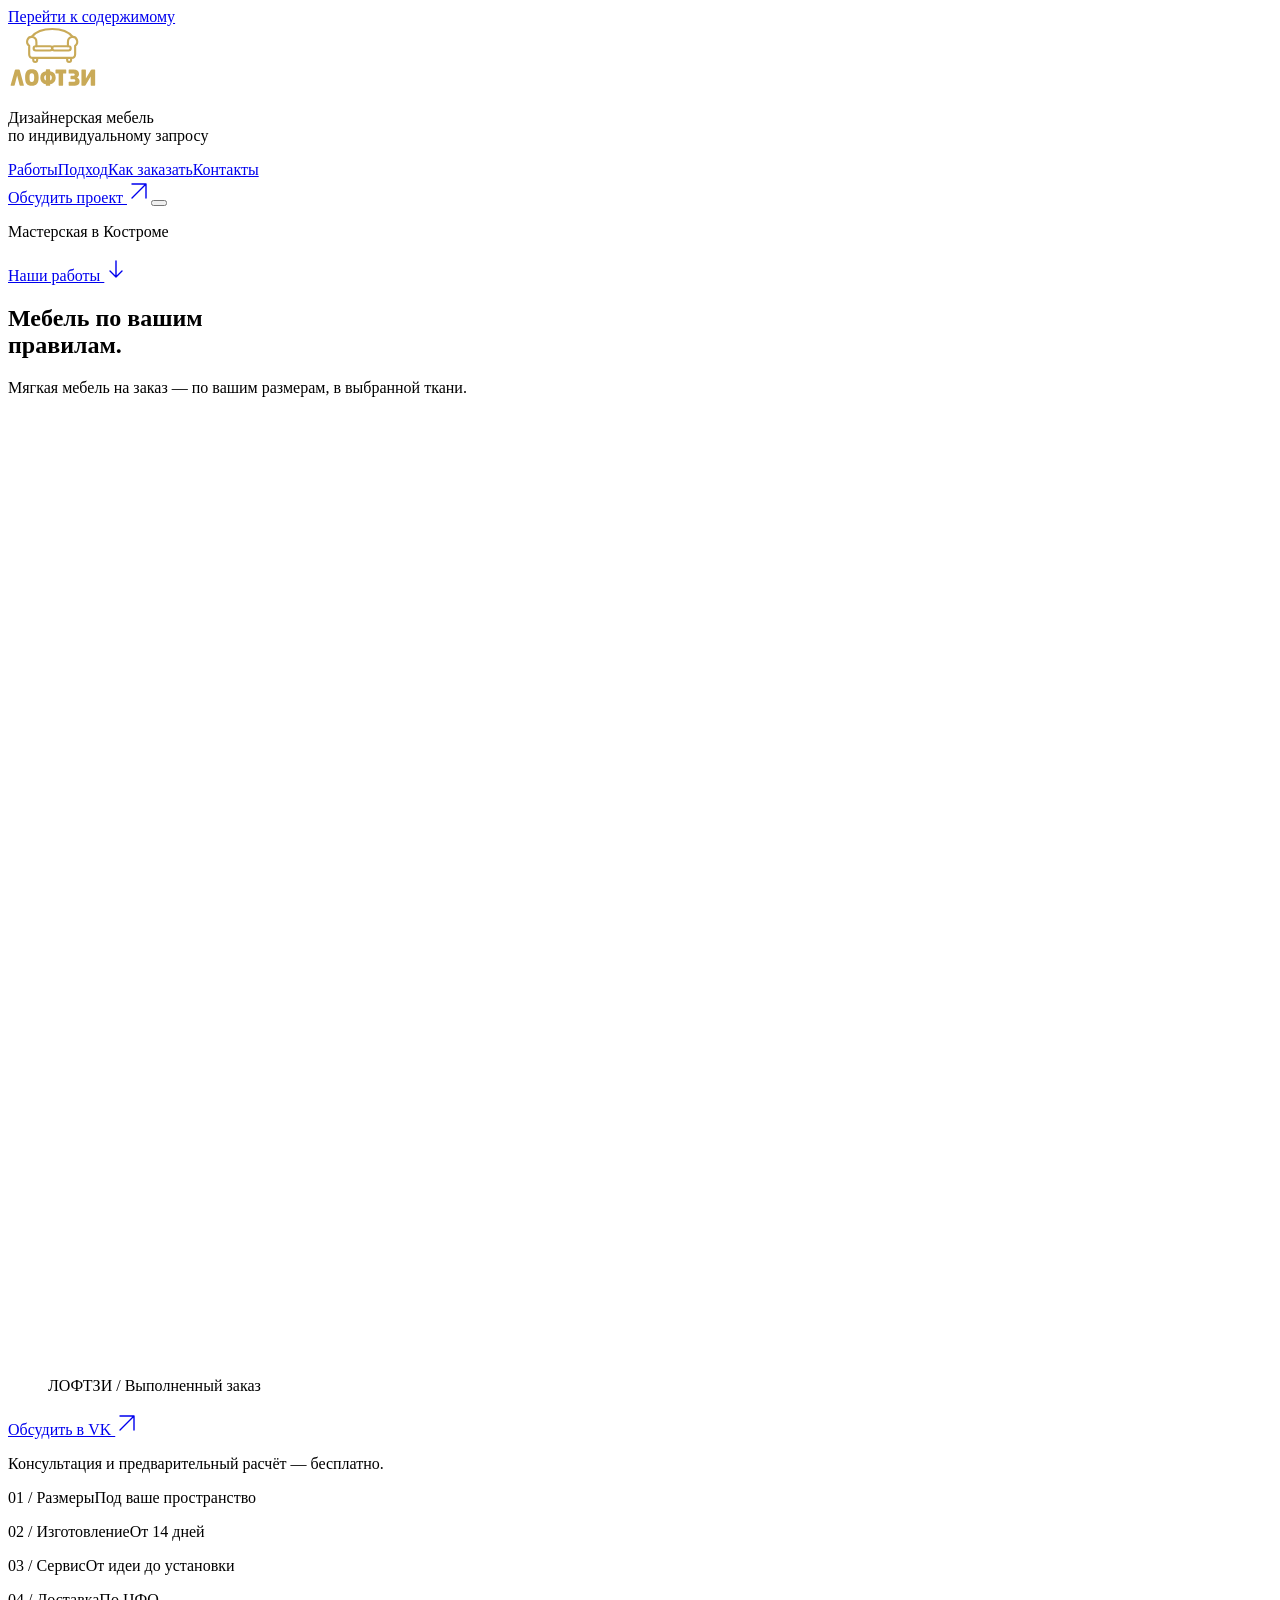
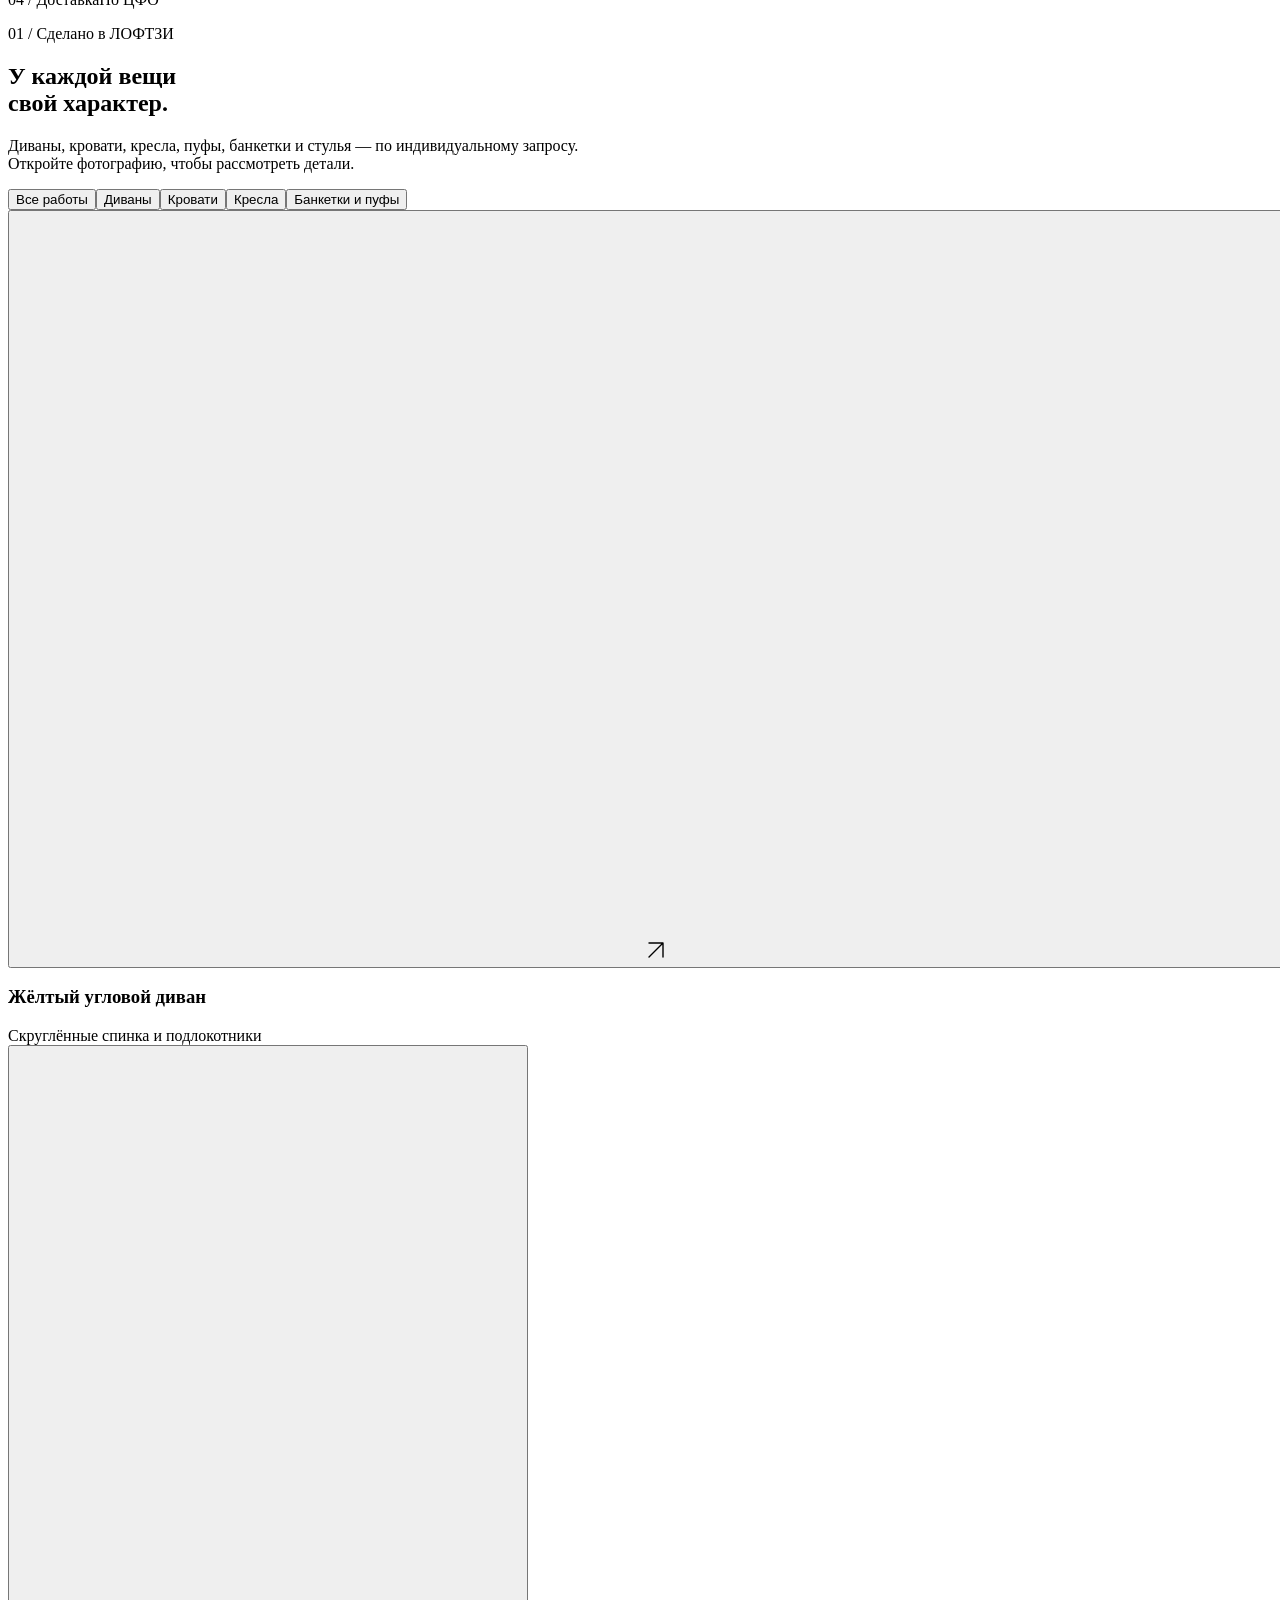
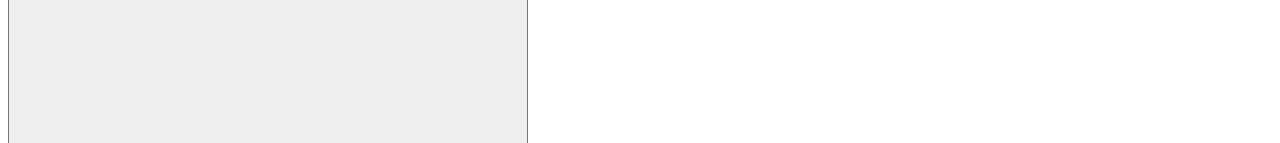
==== commit c515ce5d: "Update second variant portfolio and mobile experience" ====
--- a/variant-2/index.html
+++ b/variant-2/index.html
@@ -1 +1 @@
-<!DOCTYPE html><html lang="ru"><head><meta charset="UTF-8"><meta name="viewport" content="width=device-width,initial-scale=1"><meta name="robots" content="noindex,nofollow"><title>ЛОФТЗИ — мебель по вашим правилам · второй вариант</title><meta name="description" content="Дизайнерская мягкая мебель по вашим размерам и референсам. Мастерская в Костроме, доставка по ЦФО."><link rel="icon" href="data:image/svg+xml,%3csvg%20xmlns='http://www.w3.org/2000/svg'%20viewBox='170%20110%20295%20205'%20color='%23C9AA58'%3e%3ctitle%3eЛОФТЗИ%3c/title%3e%3cg%20id='sofa'%20fill='none'%20stroke='currentColor'%20stroke-width='11.5'%20stroke-linecap='round'%20stroke-linejoin='round'%3e%3cpath%20d='M207%20169%20C251%20112%20385%20112%20429%20169'/%3e%3cpath%20d='M233%20219%20L233%20198%20C233%20163%20194%20162%20185%20184%20C179%20198%20184%20209%20194%20217%20L194%20262%20Q194%20282%20214%20282%20L422%20282%20Q442%20282%20442%20262%20L442%20217%20C452%20209%20457%20198%20451%20184%20C442%20162%20403%20163%20403%20198%20L403%20219'/%3e%3crect%20x='218'%20y='219'%20width='100'%20height='23'%20rx='11.5'/%3e%3crect%20x='318'%20y='219'%20width='100'%20height='23'%20rx='11.5'/%3e%3cpath%20d='M216%20283%20L216%20294%20C216%20308%20237%20308%20237%20294%20L237%20283%20M399%20283%20L399%20294%20C399%20308%20420%20308%20420%20294%20L420%20283'/%3e%3c/g%3e%3c/svg%3e" type="image/svg+xml"><link rel="stylesheet" href="/loftzy-demo/_astro/17-green-sofa.B5V7h_We.css"><link rel="stylesheet" href="/loftzy-demo/_astro/variant-2.CUc8TUI4.css"></head><body><a class="skip" href="#main">Перейти к содержимому</a><header class="shell header"><a class="brand" href="#" aria-label="ЛОФТЗИ — в начало"><img src="data:image/svg+xml,%3csvg%20xmlns='http://www.w3.org/2000/svg'%20viewBox='80%20110%20485%20340'%20color='%23C9AA58'%3e%3ctitle%3eЛОФТЗИ%3c/title%3e%3cg%20id='sofa'%20fill='none'%20stroke='currentColor'%20stroke-width='11.5'%20stroke-linecap='round'%20stroke-linejoin='round'%3e%3cpath%20d='M207%20169%20C251%20112%20385%20112%20429%20169'/%3e%3cpath%20d='M233%20219%20L233%20198%20C233%20163%20194%20162%20185%20184%20C179%20198%20184%20209%20194%20217%20L194%20262%20Q194%20282%20214%20282%20L422%20282%20Q442%20282%20442%20262%20L442%20217%20C452%20209%20457%20198%20451%20184%20C442%20162%20403%20163%20403%20198%20L403%20219'/%3e%3crect%20x='218'%20y='219'%20width='100'%20height='23'%20rx='11.5'/%3e%3crect%20x='318'%20y='219'%20width='100'%20height='23'%20rx='11.5'/%3e%3cpath%20d='M216%20283%20L216%20294%20C216%20308%20237%20308%20237%20294%20L237%20283%20M399%20283%20L399%20294%20C399%20308%20420%20308%20420%20294%20L420%20283'/%3e%3c/g%3e%3cg%20id='wordmark'%20fill='currentColor'%20fill-rule='evenodd'%3e%3cpath%20d='M96%20432%20Q93%20432%2094%20428%20L117%20348%20Q118%20345%20121%20345%20L139%20345%20Q142%20345%20143%20348%20L165%20428%20Q167%20432%20163%20432%20L146%20432%20Q143%20432%20142%20429%20L129%20377%20L116%20429%20Q115%20432%20112%20432%20Z'/%3e%3cpath%20d='M208%20344%20C182%20344%20172%20358%20172%20388%20C172%20419%20182%20433%20208%20433%20C234%20433%20245%20419%20245%20388%20C245%20358%20234%20344%20208%20344%20Z%20M208%20365%20C218%20365%20221%20372%20221%20388%20C221%20405%20218%20412%20208%20412%20C198%20412%20196%20405%20196%20388%20C196%20372%20198%20365%20208%20365%20Z'/%3e%3cpath%20d='M284%20346%20Q284%20344%20287%20344%20L304%20344%20Q307%20344%20307%20346%20L307%20354%20C327%20357%20337%20370%20337%20388%20C337%20409%20326%20421%20307%20424%20L307%20431%20Q307%20433%20304%20433%20L287%20433%20Q284%20433%20284%20431%20L284%20424%20C265%20421%20254%20409%20254%20388%20C254%20370%20264%20357%20284%20354%20Z%20M284%20374%20C277%20376%20275%20381%20275%20388%20C275%20397%20277%20401%20284%20404%20Z%20M307%20374%20L307%20404%20C314%20401%20316%20397%20316%20388%20C316%20381%20314%20376%20307%20374%20Z'/%3e%3cpath%20d='M339%20345%20L391%20345%20Q394%20345%20394%20348%20L394%20363%20Q394%20366%20391%20366%20L377%20366%20L377%20429%20Q377%20432%20374%20432%20L356%20432%20Q353%20432%20353%20429%20L353%20366%20L339%20366%20Q336%20366%20336%20363%20L336%20348%20Q336%20345%20339%20345%20Z'/%3e%3cpath%20d='M410%20345%20L433%20345%20C453%20345%20463%20354%20463%20369%20C463%20378%20459%20384%20452%20388%20C461%20392%20466%20399%20466%20409%20C466%20425%20454%20432%20434%20432%20L410%20432%20Q407%20432%20407%20429%20L407%20414%20Q407%20411%20410%20411%20L431%20411%20C439%20411%20443%20409%20443%20405%20C443%20400%20439%20398%20431%20398%20L420%20398%20Q417%20398%20417%20395%20L417%20382%20Q417%20379%20420%20379%20L430%20379%20C437%20379%20440%20377%20440%20372%20C440%20368%20437%20366%20430%20366%20L410%20366%20Q407%20366%20407%20363%20L407%20348%20Q407%20345%20410%20345%20Z'/%3e%3cpath%20d='M479%20345%20L497%20345%20Q500%20345%20500%20348%20L500%20394%20L527%20348%20Q529%20345%20532%20345%20L547%20345%20Q550%20345%20550%20348%20L550%20429%20Q550%20432%20547%20432%20L529%20432%20Q526%20432%20526%20429%20L526%20383%20L499%20429%20Q497%20432%20494%20432%20L479%20432%20Q476%20432%20476%20429%20L476%20348%20Q476%20345%20479%20345%20Z'/%3e%3c/g%3e%3c/svg%3e" alt="ЛОФТЗИ" width="90" height="63"></a><p class="brand-caption">Дизайнерская мебель <br>по индивидуальному запросу</p><nav id="v2-nav" aria-label="Главная навигация"><a href="#projects">Работы</a><a href="#idea">Подход</a><a href="#order">Как заказать</a><a href="#contacts">Контакты</a></nav><a class="header-action" href="https://vk.me/new_mebel44" target="_blank" rel="noopener noreferrer">Обсудить проект <span aria-hidden="true"><svg class="arrow-icon" width="24" height="24" viewBox="0 0 24 24" fill="none" aria-hidden="true" focusable="false"><path d="M5 19 19 5M5 5h14v14" stroke="currentColor" stroke-width="1.4" stroke-linecap="round" stroke-linejoin="round"></path></svg></span></a><button class="menu" aria-controls="v2-nav" aria-expanded="false" aria-label="Открыть меню"><span></span><span></span></button></header><main id="main"><section class="hero shell"><div class="hero-top"><p class="kicker"><span></span>Мастерская в Костроме</p><a class="quiet-link" href="#projects">Избранные работы <span aria-hidden="true"><svg class="arrow-icon" width="24" height="24" viewBox="0 0 24 24" fill="none" aria-hidden="true" focusable="false"><path d="M12 4v16m-6-6 6 6 6-6" stroke="currentColor" stroke-width="1.4" stroke-linecap="round" stroke-linejoin="round"></path></svg></span></a></div><h1>Мебель по вашим <br><span>правилам.</span></h1><div class="hero-layout"><figure class="hero-image"><img src="/loftzy-demo/_astro/08-light-straight-sofa.CKvQI7a4_TRVuP.webp" srcset="/loftzy-demo/_astro/08-light-straight-sofa.CKvQI7a4_ZoDvKi.webp 640w, /loftzy-demo/_astro/08-light-straight-sofa.CKvQI7a4_Z1nhitK.webp 960w, /loftzy-demo/_astro/08-light-straight-sofa.CKvQI7a4_TRVuP.webp 1280w" alt="Светлый диван с мягкими подушками в деревянном интерьере" sizes="(max-width:900px) 100vw, 70vw" loading="eager" fetchpriority="high" decoding="async" width="1280" height="960"><figcaption>ЛОФТЗИ / Выполненный заказ</figcaption></figure><div class="hero-side"><span class="side-label">Ваша идея. <br>Наше исполнение.</span><p>Не подбирайте жизнь под готовую мебель. Задумайте свою — мы поможем воплотить её в нужных размерах, форме и ткани.</p><a class="button" href="https://vk.me/new_mebel44" target="_blank" rel="noopener noreferrer">Обсудить в VK <span aria-hidden="true"><svg class="arrow-icon" width="24" height="24" viewBox="0 0 24 24" fill="none" aria-hidden="true" focusable="false"><path d="M5 19 19 5M5 5h14v14" stroke="currentColor" stroke-width="1.4" stroke-linecap="round" stroke-linejoin="round"></path></svg></span></a><p class="small">Консультация и предварительный расчёт — бесплатно.</p></div></div></section><div class="facts shell"><p><span>01 / Размеры</span>Под ваше пространство</p><p><span>02 / Изготовление</span>От 14 дней</p><p><span>03 / Сервис</span>От идеи до установки</p><p><span>04 / Доставка</span>По ЦФО</p></div><section class="projects shell section" id="projects"><div class="section-head"><p class="kicker">01 / Сделано в ЛОФТЗИ</p><div><h2>У каждой вещи <br>свой характер.</h2><p>Диваны, кровати, кресла, пуфы, банкетки и стулья — по индивидуальному запросу. <br>Откройте фотографию, чтобы рассмотреть детали.</p></div></div><div class="filters" role="group" aria-label="Категории работ"><button data-filter="all" aria-pressed="true">Все работы</button><button data-filter="sofas" aria-pressed="false">Диваны</button><button data-filter="beds" aria-pressed="false">Кровати</button><button data-filter="chairs" aria-pressed="false">Кресла</button><button data-filter="small" aria-pressed="false">Банкетки</button></div><p class="sr-only" aria-live="polite" id="filter-status"></p><div class="project-grid"><article class="project" data-category="sofas"><button class="project-image" data-photo data-src="/loftzy-demo/_astro/06-curved-sofa.BswuwqCA.webp" data-title="Диван для эркера" aria-label="Открыть: Диван для эркера" style="--position:50% 50%"><img src="/loftzy-demo/_astro/06-curved-sofa.BswuwqCA_PxCEJ.webp" srcset="/loftzy-demo/_astro/06-curved-sofa.BswuwqCA_Z2cuFfE.webp 400w, /loftzy-demo/_astro/06-curved-sofa.BswuwqCA_Z1YKxWp.webp 640w, /loftzy-demo/_astro/06-curved-sofa.BswuwqCA_ZWayab.webp 960w" alt="Диван для эркера" sizes="(max-width:600px) 100vw, 50vw" loading="lazy" decoding="async" width="1280" height="960"><span aria-hidden="true"><svg class="arrow-icon" width="24" height="24" viewBox="0 0 24 24" fill="none" aria-hidden="true" focusable="false"><path d="M5 19 19 5M5 5h14v14" stroke="currentColor" stroke-width="1.4" stroke-linecap="round" stroke-linejoin="round"></path></svg></span></button><div class="project-caption"><h3>Диван для эркера</h3><span>Плавная геометрия</span></div></article><article class="project" data-category="chairs"><button class="project-image" data-photo data-src="/loftzy-demo/_astro/05-round-armchair.hoYzdtQp.webp" data-title="Кресло с округлой спинкой" aria-label="Открыть: Кресло с округлой спинкой" style="--position:50% 45%"><img src="/loftzy-demo/_astro/05-round-armchair.hoYzdtQp_Z1HqBVD.webp" srcset="/loftzy-demo/_astro/05-round-armchair.hoYzdtQp_2bwnMi.webp 400w, /loftzy-demo/_astro/05-round-armchair.hoYzdtQp_28aAHH.webp 640w, /loftzy-demo/_astro/05-round-armchair.hoYzdtQp_Z2taBoN.webp 960w" alt="Кресло с округлой спинкой" sizes="(max-width:600px) 100vw, 50vw" loading="lazy" decoding="async" width="1280" height="1707"><span aria-hidden="true"><svg class="arrow-icon" width="24" height="24" viewBox="0 0 24 24" fill="none" aria-hidden="true" focusable="false"><path d="M5 19 19 5M5 5h14v14" stroke="currentColor" stroke-width="1.4" stroke-linecap="round" stroke-linejoin="round"></path></svg></span></button><div class="project-caption"><h3>Кресло с округлой спинкой</h3><span>Сочетание фактур</span></div></article><article class="project" data-category="beds"><button class="project-image" data-photo data-src="/loftzy-demo/_astro/16-ochre-bed-interior.DLrLwDkL.webp" data-title="Кровать в охристом оттенке" aria-label="Открыть: Кровать в охристом оттенке" style="--position:50% 50%"><img src="/loftzy-demo/_astro/16-ochre-bed-interior.DLrLwDkL_1R9SiL.webp" srcset="/loftzy-demo/_astro/16-ochre-bed-interior.DLrLwDkL_ZeK9u8.webp 400w, /loftzy-demo/_astro/16-ochre-bed-interior.DLrLwDkL_Z21aYa1.webp 640w, /loftzy-demo/_astro/16-ochre-bed-interior.DLrLwDkL_Z1S7xqh.webp 960w" alt="Кровать в охристом оттенке" sizes="(max-width:600px) 100vw, 50vw" loading="lazy" decoding="async" width="1280" height="960"><span aria-hidden="true"><svg class="arrow-icon" width="24" height="24" viewBox="0 0 24 24" fill="none" aria-hidden="true" focusable="false"><path d="M5 19 19 5M5 5h14v14" stroke="currentColor" stroke-width="1.4" stroke-linecap="round" stroke-linejoin="round"></path></svg></span></button><div class="project-caption"><h3>Кровать в охристом оттенке</h3><span>Цвет в интерьере</span></div></article><article class="project" data-category="small"><button class="project-image" data-photo data-src="/loftzy-demo/_astro/13-upholstered-bench.Bd4siing.webp" data-title="Банкетка на мягких опорах" aria-label="Открыть: Банкетка на мягких опорах" style="--position:50% 45%"><img src="/loftzy-demo/_astro/13-upholstered-bench.Bd4siing_OufMw.webp" srcset="/loftzy-demo/_astro/13-upholstered-bench.Bd4siing_Z1Re7Gs.webp 400w, /loftzy-demo/_astro/13-upholstered-bench.Bd4siing_Z2jOHRu.webp 640w, /loftzy-demo/_astro/13-upholstered-bench.Bd4siing_Py0Qv.webp 960w" alt="Банкетка на мягких опорах" sizes="(max-width:600px) 100vw, 50vw" loading="lazy" decoding="async" width="1080" height="1920"><span aria-hidden="true"><svg class="arrow-icon" width="24" height="24" viewBox="0 0 24 24" fill="none" aria-hidden="true" focusable="false"><path d="M5 19 19 5M5 5h14v14" stroke="currentColor" stroke-width="1.4" stroke-linecap="round" stroke-linejoin="round"></path></svg></span></button><div class="project-caption"><h3>Банкетка на мягких опорах</h3><span>Выразительный силуэт</span></div></article><article class="project" data-category="sofas"><button class="project-image" data-photo data-src="/loftzy-demo/_astro/18-sage-sofa.jjWeyptA.webp" data-title="Диван шалфейного оттенка" aria-label="Открыть: Диван шалфейного оттенка" style="--position:50% 50%"><img src="/loftzy-demo/_astro/18-sage-sofa.jjWeyptA_ZLMCF2.webp" srcset="/loftzy-demo/_astro/18-sage-sofa.jjWeyptA_Z1AicYC.webp 400w, /loftzy-demo/_astro/18-sage-sofa.jjWeyptA_3QiLM.webp 640w, /loftzy-demo/_astro/18-sage-sofa.jjWeyptA_Z18mWjo.webp 960w" alt="Диван шалфейного оттенка" sizes="(max-width:600px) 100vw, 50vw" loading="lazy" decoding="async" width="1280" height="960"><span aria-hidden="true"><svg class="arrow-icon" width="24" height="24" viewBox="0 0 24 24" fill="none" aria-hidden="true" focusable="false"><path d="M5 19 19 5M5 5h14v14" stroke="currentColor" stroke-width="1.4" stroke-linecap="round" stroke-linejoin="round"></path></svg></span></button><div class="project-caption"><h3>Диван шалфейного оттенка</h3><span>Спокойные линии</span></div></article><article class="project" data-category="beds"><button class="project-image" data-photo data-src="/loftzy-demo/_astro/03-teal-bed.CJagPskq.webp" data-title="Кровать с угловой спинкой" aria-label="Открыть: Кровать с угловой спинкой" style="--position:50% 70%"><img src="/loftzy-demo/_astro/03-teal-bed.CJagPskq_xtmHr.webp" srcset="/loftzy-demo/_astro/03-teal-bed.CJagPskq_5zmIb.webp 400w, /loftzy-demo/_astro/03-teal-bed.CJagPskq_Z1aL8Py.webp 640w, /loftzy-demo/_astro/03-teal-bed.CJagPskq_Z1A7o44.webp 960w" alt="Кровать с угловой спинкой" sizes="(max-width:600px) 100vw, 50vw" loading="lazy" decoding="async" width="1280" height="1707"><span aria-hidden="true"><svg class="arrow-icon" width="24" height="24" viewBox="0 0 24 24" fill="none" aria-hidden="true" focusable="false"><path d="M5 19 19 5M5 5h14v14" stroke="currentColor" stroke-width="1.4" stroke-linecap="round" stroke-linejoin="round"></path></svg></span></button><div class="project-caption"><h3>Кровать с угловой спинкой</h3><span>Под планировку</span></div></article><article class="project" data-category="sofas"><button class="project-image" data-photo data-src="/loftzy-demo/_astro/17-green-sofa.Br9cAFIl.webp" data-title="Зелёный прямой диван" aria-label="Открыть: Зелёный прямой диван" style="--position:50% 50%"><img src="/loftzy-demo/_astro/17-green-sofa.Br9cAFIl_2jWo47.webp" srcset="/loftzy-demo/_astro/17-green-sofa.Br9cAFIl_2vkSrT.webp 400w, /loftzy-demo/_astro/17-green-sofa.Br9cAFIl_23HJEL.webp 640w, /loftzy-demo/_astro/17-green-sofa.Br9cAFIl_rFlBk.webp 960w" alt="Зелёный прямой диван" sizes="(max-width:600px) 100vw, 50vw" loading="lazy" decoding="async" width="1280" height="960"><span aria-hidden="true"><svg class="arrow-icon" width="24" height="24" viewBox="0 0 24 24" fill="none" aria-hidden="true" focusable="false"><path d="M5 19 19 5M5 5h14v14" stroke="currentColor" stroke-width="1.4" stroke-linecap="round" stroke-linejoin="round"></path></svg></span></button><div class="project-caption"><h3>Зелёный прямой диван</h3><span>Глубокий оттенок</span></div></article><article class="project" data-category="beds"><button class="project-image" data-photo data-src="/loftzy-demo/_astro/24-bed-and-bench.BVBuwo1t.webp" data-title="Кровать и банкетка" aria-label="Открыть: Кровать и банкетка" style="--position:50% 50%"><img src="/loftzy-demo/_astro/24-bed-and-bench.BVBuwo1t_gsy8t.webp" srcset="/loftzy-demo/_astro/24-bed-and-bench.BVBuwo1t_Z1B3aq.webp 400w, /loftzy-demo/_astro/24-bed-and-bench.BVBuwo1t_Bv2Xj.webp 640w, /loftzy-demo/_astro/24-bed-and-bench.BVBuwo1t_13u6Qc.webp 960w" alt="Кровать и банкетка" sizes="(max-width:600px) 100vw, 50vw" loading="lazy" decoding="async" width="1152" height="864"><span aria-hidden="true"><svg class="arrow-icon" width="24" height="24" viewBox="0 0 24 24" fill="none" aria-hidden="true" focusable="false"><path d="M5 19 19 5M5 5h14v14" stroke="currentColor" stroke-width="1.4" stroke-linecap="round" stroke-linejoin="round"></path></svg></span></button><div class="project-caption"><h3>Кровать и банкетка</h3><span>Единый ансамбль</span></div></article></div><button class="more">Показать ещё работы <span aria-hidden="true"><svg class="arrow-icon" width="24" height="24" viewBox="0 0 24 24" fill="none" aria-hidden="true" focusable="false"><path d="M12 4v16m-6-6 6 6 6-6" stroke="currentColor" stroke-width="1.4" stroke-linecap="round" stroke-linejoin="round"></path></svg></span></button></section><section class="idea" id="idea"><div class="shell idea-layout"><div class="idea-copy"><p class="kicker">02 / Начинаем с вашей идеи</p><h2>Из сохранённого. <br>В любимое.</h2><p>Картинка из Pinterest, эскиз дизайнера или желание устроиться поудобнее у окна. Создадим мебель, которая станет частью вашего интерьера.</p><ul><li><span>Форма</span>Пропорции и детали по вашей задумке</li><li><span>Размер</span>Под планировку и привычки</li><li><span>Ткань</span>Ваш оттенок, фактура и мягкость</li></ul><div class="visit"><h3>Материалы лучше почувствовать.</h3><p>Ткани и образцы можно посмотреть в нашей мастерской в Некрасово. Перед поездкой уточните удобное время.</p><a href="#contacts">Связаться перед поездкой <svg class="arrow-icon" width="24" height="24" viewBox="0 0 24 24" fill="none" aria-hidden="true" focusable="false"><path d="M5 19 19 5M5 5h14v14" stroke="currentColor" stroke-width="1.4" stroke-linecap="round" stroke-linejoin="round"></path></svg></a></div></div><figure class="idea-image"><img src="/loftzy-demo/_astro/05-round-armchair.hoYzdtQp_Z1HqBVD.webp" srcset="/loftzy-demo/_astro/05-round-armchair.hoYzdtQp_n6ygq.webp 480w, /loftzy-demo/_astro/05-round-armchair.hoYzdtQp_IjalF.webp 800w, /loftzy-demo/_astro/05-round-armchair.hoYzdtQp_Z1HqBVD.webp 1280w" alt="Округлое кресло с декоративной подушкой и обивкой из двух тканей" sizes="(max-width:900px) 80vw, 45vw" loading="lazy" decoding="async" width="1280" height="1707"><figcaption>Форма и фактура работают вместе.</figcaption></figure></div></section><section class="order shell section" id="order"><div class="section-head"><p class="kicker">03 / Как всё устроено</p><div><h2>От первого сообщения <br>до вашего дома.</h2></div></div><ol><li><span class="step-number">01</span><h3>Расскажите об идее</h3><p>Пришлите картинку, эскиз или описание, примерные размеры и город доставки.</p></li><li><span class="step-number">02</span><h3>Согласуем детали</h3><p>Обсудим конструкцию, ткань и наполнение. Подготовим индивидуальный расчёт и согласуем срок.</p></li><li><span class="step-number">03</span><h3>Создадим вашу мебель</h3><p>Изготовим по согласованным параметрам. Срок — от 14 дней, в зависимости от объёма заказа.</p></li><li><span class="step-number">04</span><h3>Установим на место</h3><p>Организуем погрузку, доставку, подъём, сборку и установку.</p></li></ol></section><section class="faq shell section"><div><p class="kicker">04 / Без недосказанности</p><h2>Хорошие <br>вопросы.</h2></div><div class="questions"><details><summary>Можно сделать по фото из Pinterest?<span aria-hidden="true">+</span></summary><p>Да. Пришлите понравившееся изображение или эскиз. Обсудим форму, размеры и детали и предложим решение для вашего интерьера.</p></details><details><summary>Какой срок изготовления?<span aria-hidden="true">+</span></summary><p>От 14 дней. Точный срок зависит от объёма заказа и согласовывается при обсуждении проекта.</p></details><details><summary>Где посмотреть ткани и образцы?<span aria-hidden="true">+</span></summary><p>В нашей мастерской в Некрасово. Перед поездкой свяжитесь с нами, чтобы уточнить удобное время.</p></details><details><summary>Куда вы доставляете?<span aria-hidden="true">+</span></summary><p>Доставляем по Центральному федеральному округу. Стоимость доставки рассчитывается индивидуально. Организуем также подъём, сборку и установку.</p></details></div></section><section class="contacts" id="contacts"><div class="shell"><div class="contact-heading"><p class="kicker">Начнём с разговора</p><h2>Что вы <br>задумали<span>?</span></h2><p>Пришлите фото или описание, примерные размеры и город доставки. Обсудим детали и подготовим предварительный расчёт.</p><a class="button" href="https://vk.me/new_mebel44" target="_blank" rel="noopener noreferrer">Обсудить проект в VK <span aria-hidden="true"><svg class="arrow-icon" width="24" height="24" viewBox="0 0 24 24" fill="none" aria-hidden="true" focusable="false"><path d="M5 19 19 5M5 5h14v14" stroke="currentColor" stroke-width="1.4" stroke-linecap="round" stroke-linejoin="round"></path></svg></span></a></div><div class="contact-grid"><div><span class="kicker">Напрямую с нами</span><a href="tel:+79159299589">+7 915 929-95-89 <small>Дмитрий</small></a><a href="tel:+79639301101">+7 963 930-11-01 <small>Мария</small></a><a href="mailto:loftzy@mail.ru">loftzy@mail.ru</a></div><div><span class="kicker">Мастерская</span><p>Кострома, д. Некрасово <br>ул. Юбилейная, 1г/2</p><p class="small">Доставка по ЦФО. <br>Стоимость рассчитывается индивидуально.</p><a class="designer" href="https://vk.me/new_mebel44" target="_blank" rel="noopener noreferrer">Дизайнерам интерьеров — рады сотрудничеству <svg class="arrow-icon" width="24" height="24" viewBox="0 0 24 24" fill="none" aria-hidden="true" focusable="false"><path d="M5 19 19 5M5 5h14v14" stroke="currentColor" stroke-width="1.4" stroke-linecap="round" stroke-linejoin="round"></path></svg></a></div></div></div></section></main><footer class="shell footer"><p>© 2026 ЛОФТЗИ <span>С нами комфортнее.</span></p><a href="https://vk.ru/new_mebel44" target="_blank" rel="noopener noreferrer">ВКонтакте <svg class="arrow-icon" width="24" height="24" viewBox="0 0 24 24" fill="none" aria-hidden="true" focusable="false"><path d="M5 19 19 5M5 5h14v14" stroke="currentColor" stroke-width="1.4" stroke-linecap="round" stroke-linejoin="round"></path></svg></a><a href="/loftzy-demo/">Светлый вариант <svg class="arrow-icon" width="24" height="24" viewBox="0 0 24 24" fill="none" aria-hidden="true" focusable="false"><path d="M5 19 19 5M5 5h14v14" stroke="currentColor" stroke-width="1.4" stroke-linecap="round" stroke-linejoin="round"></path></svg></a></footer><dialog class="viewer" aria-labelledby="viewer-title"><button class="close" aria-label="Закрыть фотографию">×</button><div class="viewer-stage"><img alt="" draggable="false"></div><div class="viewer-bar"><button class="prev" aria-label="Предыдущая фотография"><svg class="arrow-icon" width="24" height="24" viewBox="0 0 24 24" fill="none" aria-hidden="true" focusable="false"><path d="M20 12H4m6-6-6 6 6 6" stroke="currentColor" stroke-width="1.4" stroke-linecap="round" stroke-linejoin="round"></path></svg> Назад</button><h2 id="viewer-title" aria-live="polite"></h2><button class="next" aria-label="Следующая фотография">Далее <svg class="arrow-icon" width="24" height="24" viewBox="0 0 24 24" fill="none" aria-hidden="true" focusable="false"><path d="M4 12h16m-6-6 6 6-6 6" stroke="currentColor" stroke-width="1.4" stroke-linecap="round" stroke-linejoin="round"></path></svg></button></div><a class="viewer-link" href="https://vk.me/new_mebel44" target="_blank" rel="noopener noreferrer">Обсудить похожий проект <svg class="arrow-icon" width="24" height="24" viewBox="0 0 24 24" fill="none" aria-hidden="true" focusable="false"><path d="M5 19 19 5M5 5h14v14" stroke="currentColor" stroke-width="1.4" stroke-linecap="round" stroke-linejoin="round"></path></svg></a></dialog><script type="module">var e=document.querySelector(`.menu`),t=document.querySelector(`#v2-nav`);function n(){e.setAttribute(`aria-expanded`,`false`),e.setAttribute(`aria-label`,`Открыть меню`),t.classList.remove(`open`)}e.addEventListener(`click`,()=>{let n=e.getAttribute(`aria-expanded`)!==`true`;e.setAttribute(`aria-expanded`,String(n)),e.setAttribute(`aria-label`,n?`Закрыть меню`:`Открыть меню`),t.classList.toggle(`open`,n)}),t.querySelectorAll(`a`).forEach(e=>e.addEventListener(`click`,n)),document.addEventListener(`keydown`,e=>{e.key===`Escape`&&n()});var r=Array.from(document.querySelectorAll(`.project`)),i=document.querySelectorAll(`[data-filter]`),a=document.querySelector(`.more`),o=`all`,s=!1;function c(){r.forEach((e,t)=>e.hidden=o!==`all`&&e.dataset.category!==o||o===`all`&&!s&&t>=6),a.hidden=s||o!==`all`||r.length<=6,document.querySelector(`#filter-status`).textContent=`Подборка работ обновлена.`}i.forEach(e=>e.addEventListener(`click`,()=>{o=e.dataset.filter,i.forEach(t=>t.setAttribute(`aria-pressed`,String(t===e))),c()})),a.addEventListener(`click`,()=>{let e=r.find(e=>e.hidden);s=!0,c(),e?.querySelector(`button`)?.focus()}),c();var l=document.querySelector(`.viewer`),u=l.querySelector(`img`),d=document.querySelector(`#viewer-title`),f=l.querySelector(`.prev`),p=l.querySelector(`.next`),m=null,h=[],g=0;function _(){u.src=h[g].dataset.src,u.alt=h[g].dataset.title,d.textContent=u.alt,f.disabled=p.disabled=h.length<2}function v(e){!l.open||h.length<2||(g=(g+e+h.length)%h.length,_())}document.querySelectorAll(`[data-photo]`).forEach(e=>e.addEventListener(`click`,()=>{m=e,h=r.filter(e=>!e.hidden).map(e=>e.querySelector(`button`)),g=h.indexOf(e),_(),l.showModal(),document.body.classList.add(`locked`)})),f.addEventListener(`click`,()=>v(-1)),p.addEventListener(`click`,()=>v(1)),l.addEventListener(`keydown`,e=>{[`ArrowLeft`,`ArrowRight`].includes(e.key)&&(e.preventDefault(),v(e.key===`ArrowLeft`?-1:1))}),l.querySelector(`.close`).addEventListener(`click`,()=>l.close()),l.addEventListener(`click`,e=>{if(e.target===l){let t=l.getBoundingClientRect();(e.clientX<t.left||e.clientX>t.right||e.clientY<t.top||e.clientY>t.bottom)&&l.close()}});var y=l.querySelector(`.viewer-stage`),b=null;y.addEventListener(`pointerdown`,e=>{e.isPrimary&&e.button===0&&(b={id:e.pointerId,x:e.clientX,y:e.clientY},y.setPointerCapture(e.pointerId))}),y.addEventListener(`pointerup`,e=>{if(!b||b.id!==e.pointerId)return;let t=e.clientX-b.x,n=e.clientY-b.y;b=null,Math.abs(t)>50&&Math.abs(t)>Math.abs(n)*1.3&&(e.preventDefault(),v(t<0?1:-1))}),y.addEventListener(`pointercancel`,()=>b=null),l.addEventListener(`close`,()=>{b=null,document.body.classList.remove(`locked`),m?.focus()});</script></body></html>+<!DOCTYPE html><html lang="ru"><head><meta charset="UTF-8"><meta name="viewport" content="width=device-width,initial-scale=1"><meta name="robots" content="noindex,nofollow"><title>ЛОФТЗИ — мебель по вашим правилам · второй вариант</title><meta name="description" content="Дизайнерская мягкая мебель по вашим размерам и референсам. Мастерская в Костроме, доставка по ЦФО."><link rel="icon" href="data:image/svg+xml,%3csvg%20xmlns='http://www.w3.org/2000/svg'%20viewBox='170%20110%20295%20205'%20color='%23C9AA58'%3e%3ctitle%3eЛОФТЗИ%3c/title%3e%3cg%20id='sofa'%20fill='none'%20stroke='currentColor'%20stroke-width='11.5'%20stroke-linecap='round'%20stroke-linejoin='round'%3e%3cpath%20d='M207%20169%20C251%20112%20385%20112%20429%20169'/%3e%3cpath%20d='M233%20219%20L233%20198%20C233%20163%20194%20162%20185%20184%20C179%20198%20184%20209%20194%20217%20L194%20262%20Q194%20282%20214%20282%20L422%20282%20Q442%20282%20442%20262%20L442%20217%20C452%20209%20457%20198%20451%20184%20C442%20162%20403%20163%20403%20198%20L403%20219'/%3e%3crect%20x='218'%20y='219'%20width='100'%20height='23'%20rx='11.5'/%3e%3crect%20x='318'%20y='219'%20width='100'%20height='23'%20rx='11.5'/%3e%3cpath%20d='M216%20283%20L216%20294%20C216%20308%20237%20308%20237%20294%20L237%20283%20M399%20283%20L399%20294%20C399%20308%20420%20308%20420%20294%20L420%20283'/%3e%3c/g%3e%3c/svg%3e" type="image/svg+xml"><link rel="stylesheet" href="/loftzy-demo/_astro/17-green-sofa.B5V7h_We.css"><link rel="stylesheet" href="/loftzy-demo/_astro/variant-2.BaxgcYRX.css"></head><body><a class="skip" href="#main">Перейти к содержимому</a><header class="shell header"><a class="brand" href="#" aria-label="ЛОФТЗИ — в начало"><img src="data:image/svg+xml,%3csvg%20xmlns='http://www.w3.org/2000/svg'%20viewBox='80%20110%20485%20340'%20color='%23C9AA58'%3e%3ctitle%3eЛОФТЗИ%3c/title%3e%3cg%20id='sofa'%20fill='none'%20stroke='currentColor'%20stroke-width='11.5'%20stroke-linecap='round'%20stroke-linejoin='round'%3e%3cpath%20d='M207%20169%20C251%20112%20385%20112%20429%20169'/%3e%3cpath%20d='M233%20219%20L233%20198%20C233%20163%20194%20162%20185%20184%20C179%20198%20184%20209%20194%20217%20L194%20262%20Q194%20282%20214%20282%20L422%20282%20Q442%20282%20442%20262%20L442%20217%20C452%20209%20457%20198%20451%20184%20C442%20162%20403%20163%20403%20198%20L403%20219'/%3e%3crect%20x='218'%20y='219'%20width='100'%20height='23'%20rx='11.5'/%3e%3crect%20x='318'%20y='219'%20width='100'%20height='23'%20rx='11.5'/%3e%3cpath%20d='M216%20283%20L216%20294%20C216%20308%20237%20308%20237%20294%20L237%20283%20M399%20283%20L399%20294%20C399%20308%20420%20308%20420%20294%20L420%20283'/%3e%3c/g%3e%3cg%20id='wordmark'%20fill='currentColor'%20fill-rule='evenodd'%3e%3cpath%20d='M96%20432%20Q93%20432%2094%20428%20L117%20348%20Q118%20345%20121%20345%20L139%20345%20Q142%20345%20143%20348%20L165%20428%20Q167%20432%20163%20432%20L146%20432%20Q143%20432%20142%20429%20L129%20377%20L116%20429%20Q115%20432%20112%20432%20Z'/%3e%3cpath%20d='M208%20344%20C182%20344%20172%20358%20172%20388%20C172%20419%20182%20433%20208%20433%20C234%20433%20245%20419%20245%20388%20C245%20358%20234%20344%20208%20344%20Z%20M208%20365%20C218%20365%20221%20372%20221%20388%20C221%20405%20218%20412%20208%20412%20C198%20412%20196%20405%20196%20388%20C196%20372%20198%20365%20208%20365%20Z'/%3e%3cpath%20d='M284%20346%20Q284%20344%20287%20344%20L304%20344%20Q307%20344%20307%20346%20L307%20354%20C327%20357%20337%20370%20337%20388%20C337%20409%20326%20421%20307%20424%20L307%20431%20Q307%20433%20304%20433%20L287%20433%20Q284%20433%20284%20431%20L284%20424%20C265%20421%20254%20409%20254%20388%20C254%20370%20264%20357%20284%20354%20Z%20M284%20374%20C277%20376%20275%20381%20275%20388%20C275%20397%20277%20401%20284%20404%20Z%20M307%20374%20L307%20404%20C314%20401%20316%20397%20316%20388%20C316%20381%20314%20376%20307%20374%20Z'/%3e%3cpath%20d='M339%20345%20L391%20345%20Q394%20345%20394%20348%20L394%20363%20Q394%20366%20391%20366%20L377%20366%20L377%20429%20Q377%20432%20374%20432%20L356%20432%20Q353%20432%20353%20429%20L353%20366%20L339%20366%20Q336%20366%20336%20363%20L336%20348%20Q336%20345%20339%20345%20Z'/%3e%3cpath%20d='M410%20345%20L433%20345%20C453%20345%20463%20354%20463%20369%20C463%20378%20459%20384%20452%20388%20C461%20392%20466%20399%20466%20409%20C466%20425%20454%20432%20434%20432%20L410%20432%20Q407%20432%20407%20429%20L407%20414%20Q407%20411%20410%20411%20L431%20411%20C439%20411%20443%20409%20443%20405%20C443%20400%20439%20398%20431%20398%20L420%20398%20Q417%20398%20417%20395%20L417%20382%20Q417%20379%20420%20379%20L430%20379%20C437%20379%20440%20377%20440%20372%20C440%20368%20437%20366%20430%20366%20L410%20366%20Q407%20366%20407%20363%20L407%20348%20Q407%20345%20410%20345%20Z'/%3e%3cpath%20d='M479%20345%20L497%20345%20Q500%20345%20500%20348%20L500%20394%20L527%20348%20Q529%20345%20532%20345%20L547%20345%20Q550%20345%20550%20348%20L550%20429%20Q550%20432%20547%20432%20L529%20432%20Q526%20432%20526%20429%20L526%20383%20L499%20429%20Q497%20432%20494%20432%20L479%20432%20Q476%20432%20476%20429%20L476%20348%20Q476%20345%20479%20345%20Z'/%3e%3c/g%3e%3c/svg%3e" alt="ЛОФТЗИ" width="90" height="63"></a><p class="brand-caption">Дизайнерская мебель <br>по индивидуальному запросу</p><nav id="v2-nav" aria-label="Главная навигация"><a href="#projects">Работы</a><a href="#idea">Подход</a><a href="#order">Как заказать</a><a href="#contacts">Контакты</a></nav><a class="header-action" href="https://vk.me/new_mebel44" target="_blank" rel="noopener noreferrer">Обсудить проект <span aria-hidden="true"><svg class="arrow-icon" width="24" height="24" viewBox="0 0 24 24" fill="none" aria-hidden="true" focusable="false"><path d="M5 19 19 5M5 5h14v14" stroke="currentColor" stroke-width="1.4" stroke-linecap="round" stroke-linejoin="round"></path></svg></span></a><button class="menu" aria-controls="v2-nav" aria-expanded="false" aria-label="Открыть меню"><span></span><span></span></button></header><main id="main"><section class="hero shell"><div class="hero-top"><p class="kicker"><span></span>Мастерская в Костроме</p><a class="quiet-link" href="#projects">Наши работы <span aria-hidden="true"><svg class="arrow-icon" width="24" height="24" viewBox="0 0 24 24" fill="none" aria-hidden="true" focusable="false"><path d="M12 4v16m-6-6 6 6 6-6" stroke="currentColor" stroke-width="1.4" stroke-linecap="round" stroke-linejoin="round"></path></svg></span></a></div><h1>Мебель по вашим <br><span>правилам.</span></h1><p class="hero-offer">Мягкая мебель на заказ — по вашим размерам, в выбранной ткани.</p><div class="hero-layout"><figure class="hero-image"><img src="/loftzy-demo/_astro/08-light-straight-sofa.CKvQI7a4_TRVuP.webp" srcset="/loftzy-demo/_astro/08-light-straight-sofa.CKvQI7a4_ZoDvKi.webp 640w, /loftzy-demo/_astro/08-light-straight-sofa.CKvQI7a4_Z1nhitK.webp 960w, /loftzy-demo/_astro/08-light-straight-sofa.CKvQI7a4_TRVuP.webp 1280w" alt="Светлый диван с мягкими подушками в деревянном интерьере" sizes="(max-width:900px) 100vw, 70vw" loading="eager" fetchpriority="high" decoding="async" width="1280" height="960"><figcaption>ЛОФТЗИ / Выполненный заказ</figcaption></figure><div class="hero-side"><a class="button" href="https://vk.me/new_mebel44" target="_blank" rel="noopener noreferrer">Обсудить в VK <span aria-hidden="true"><svg class="arrow-icon" width="24" height="24" viewBox="0 0 24 24" fill="none" aria-hidden="true" focusable="false"><path d="M5 19 19 5M5 5h14v14" stroke="currentColor" stroke-width="1.4" stroke-linecap="round" stroke-linejoin="round"></path></svg></span></a><p class="small">Консультация и предварительный расчёт — бесплатно.</p></div></div></section><div class="facts shell"><p><span>01 / Размеры</span>Под ваше пространство</p><p><span>02 / Изготовление</span>От 14 дней</p><p><span>03 / Сервис</span>От идеи до установки</p><p><span>04 / Доставка</span>По ЦФО</p></div><section class="projects shell section" id="projects"><div class="section-head"><p class="kicker">01 / Сделано в ЛОФТЗИ</p><div><h2>У каждой вещи <br>свой характер.</h2><p>Диваны, кровати, кресла, пуфы, банкетки и стулья — по индивидуальному запросу. <br>Откройте фотографию, чтобы рассмотреть детали.</p></div></div><div class="filters" role="group" aria-label="Категории работ"><button data-filter="all" aria-pressed="true">Все работы</button><button data-filter="sofas" aria-pressed="false">Диваны</button><button data-filter="beds" aria-pressed="false">Кровати</button><button data-filter="chairs" aria-pressed="false">Кресла</button><button data-filter="small" aria-pressed="false">Банкетки и пуфы</button></div><div class="project-grid"><article class="project" data-category="sofas"><button class="project-image" data-photo data-src="/loftzy-demo/_astro/yellow-sofa.y8W2TO5V.webp" data-title="Жёлтый угловой диван" aria-label="Открыть: Жёлтый угловой диван" style="--position:50% 50%;--aspect:4 / 3"><img src="/loftzy-demo/_astro/yellow-sofa.y8W2TO5V_2i3iqf.webp" srcset="/loftzy-demo/_astro/yellow-sofa.y8W2TO5V_Z1c4o74.webp 400w, /loftzy-demo/_astro/yellow-sofa.y8W2TO5V_ZwsI9x.webp 640w, /loftzy-demo/_astro/yellow-sofa.y8W2TO5V_Z1eTvL0.webp 960w" alt="Жёлтый угловой диван" sizes="(max-width:600px) 100vw, 50vw" loading="lazy" decoding="async" width="1280" height="722"><span aria-hidden="true"><svg class="arrow-icon" width="24" height="24" viewBox="0 0 24 24" fill="none" aria-hidden="true" focusable="false"><path d="M5 19 19 5M5 5h14v14" stroke="currentColor" stroke-width="1.4" stroke-linecap="round" stroke-linejoin="round"></path></svg></span></button><div class="project-caption"><h3>Жёлтый угловой диван</h3><span>Скруглённые спинка и подлокотники</span></div></article><article class="project" data-category="chairs"><button class="project-image" data-photo data-src="/loftzy-demo/_astro/bright-armchair.XaVe8ow7.webp" data-title="Кресло с ярким орнаментом" aria-label="Открыть: Кресло с ярким орнаментом" style="--position:50% 85%;--aspect:1 / 1"><img src="/loftzy-demo/_astro/bright-armchair.XaVe8ow7_Z1BIlXn.webp" srcset="/loftzy-demo/_astro/bright-armchair.XaVe8ow7_ZPtYxd.webp 400w, /loftzy-demo/_astro/bright-armchair.XaVe8ow7_Z1BIlXn.webp 480w" alt="Кресло с ярким орнаментом" sizes="(max-width:600px) 100vw, 50vw" loading="lazy" decoding="async" width="480" height="854"><span aria-hidden="true"><svg class="arrow-icon" width="24" height="24" viewBox="0 0 24 24" fill="none" aria-hidden="true" focusable="false"><path d="M5 19 19 5M5 5h14v14" stroke="currentColor" stroke-width="1.4" stroke-linecap="round" stroke-linejoin="round"></path></svg></span></button><div class="project-caption"><h3>Кресло с ярким орнаментом</h3><span>Высокая спинка и мягкие подлокотники</span></div></article><article class="project" data-category="beds"><button class="project-image" data-photo data-src="/loftzy-demo/_astro/yellow-bed.DB8I8ac2.webp" data-title="Жёлтая кровать с фигурным изголовьем" aria-label="Открыть: Жёлтая кровать с фигурным изголовьем" style="--position:50% 0%;--aspect:4 / 3"><img src="/loftzy-demo/_astro/yellow-bed.DB8I8ac2_ZeLcpx.webp" srcset="/loftzy-demo/_astro/yellow-bed.DB8I8ac2_Z8SqJ9.webp 400w, /loftzy-demo/_astro/yellow-bed.DB8I8ac2_Z1CscTs.webp 640w, /loftzy-demo/_astro/yellow-bed.DB8I8ac2_ZOgIYl.webp 960w" alt="Жёлтая кровать с фигурным изголовьем" sizes="(max-width:600px) 100vw, 50vw" loading="lazy" decoding="async" width="1280" height="1707"><span aria-hidden="true"><svg class="arrow-icon" width="24" height="24" viewBox="0 0 24 24" fill="none" aria-hidden="true" focusable="false"><path d="M5 19 19 5M5 5h14v14" stroke="currentColor" stroke-width="1.4" stroke-linecap="round" stroke-linejoin="round"></path></svg></span></button><div class="project-caption"><h3>Жёлтая кровать с фигурным изголовьем</h3><span>Изголовье с декоративным кантом</span></div></article><article class="project" data-category="sofas"><button class="project-image" data-photo data-src="/loftzy-demo/_astro/sofa-wood-interior.DeaSlUn8.webp" data-title="Светлый диван в деревянном интерьере" aria-label="Открыть: Светлый диван в деревянном интерьере" style="--position:50% 75%;--aspect:4 / 3"><img src="/loftzy-demo/_astro/sofa-wood-interior.DeaSlUn8_tfPHM.webp" srcset="/loftzy-demo/_astro/sofa-wood-interior.DeaSlUn8_hlg4z.webp 400w, /loftzy-demo/_astro/sofa-wood-interior.DeaSlUn8_Z2qc0Wd.webp 640w, /loftzy-demo/_astro/sofa-wood-interior.DeaSlUn8_24BhjJ.webp 960w" alt="Светлый диван в деревянном интерьере" sizes="(max-width:600px) 100vw, 50vw" loading="lazy" decoding="async" width="1280" height="1707"><span aria-hidden="true"><svg class="arrow-icon" width="24" height="24" viewBox="0 0 24 24" fill="none" aria-hidden="true" focusable="false"><path d="M5 19 19 5M5 5h14v14" stroke="currentColor" stroke-width="1.4" stroke-linecap="round" stroke-linejoin="round"></path></svg></span></button><div class="project-caption"><h3>Светлый диван в деревянном интерьере</h3><span>В интерьере загородного дома</span></div></article><article class="project" data-category="sofas"><button class="project-image" data-photo data-src="/loftzy-demo/_astro/lounge-sofas.V5eI8ywb.webp" data-title="Диваны для уютных встреч" aria-label="Открыть: Диваны для уютных встреч" style="--position:40% 55%;--aspect:4 / 3"><img src="/loftzy-demo/_astro/lounge-sofas.V5eI8ywb_1WW29q.webp" srcset="/loftzy-demo/_astro/lounge-sofas.V5eI8ywb_Z29TGkb.webp 400w, /loftzy-demo/_astro/lounge-sofas.V5eI8ywb_ZuKaxL.webp 640w, /loftzy-demo/_astro/lounge-sofas.V5eI8ywb_Z1GYqDW.webp 960w" alt="Диваны для уютных встреч" sizes="(max-width:600px) 100vw, 50vw" loading="lazy" decoding="async" width="1280" height="960"><span aria-hidden="true"><svg class="arrow-icon" width="24" height="24" viewBox="0 0 24 24" fill="none" aria-hidden="true" focusable="false"><path d="M5 19 19 5M5 5h14v14" stroke="currentColor" stroke-width="1.4" stroke-linecap="round" stroke-linejoin="round"></path></svg></span></button><div class="project-caption"><h3>Диваны для уютных встреч</h3><span>В интерьере ресторана</span></div></article><article class="project" data-category="small"><button class="project-image" data-photo data-src="/loftzy-demo/_astro/green-pouf.CGPp6h_3.webp" data-title="Зелёный пуф на ножках" aria-label="Открыть: Зелёный пуф на ножках" style="--position:50% 65%;--aspect:4 / 3"><img src="/loftzy-demo/_astro/green-pouf.CGPp6h_3_1v5qsD.webp" srcset="/loftzy-demo/_astro/green-pouf.CGPp6h_3_ZnaCVm.webp 400w, /loftzy-demo/_astro/green-pouf.CGPp6h_3_Z23xozU.webp 640w, /loftzy-demo/_astro/green-pouf.CGPp6h_3_1v5qsD.webp 720w" alt="Зелёный пуф на ножках" sizes="(max-width:600px) 100vw, 50vw" loading="lazy" decoding="async" width="720" height="1113"><span aria-hidden="true"><svg class="arrow-icon" width="24" height="24" viewBox="0 0 24 24" fill="none" aria-hidden="true" focusable="false"><path d="M5 19 19 5M5 5h14v14" stroke="currentColor" stroke-width="1.4" stroke-linecap="round" stroke-linejoin="round"></path></svg></span></button><div class="project-caption"><h3>Зелёный пуф на ножках</h3><span>Фактурная обивка</span></div></article><article class="project" data-category="sofas"><button class="project-image" data-photo data-src="/loftzy-demo/_astro/sectional-sofa.C0tZtjt7.webp" data-title="Модульный диван с контрастным кантом" aria-label="Открыть: Модульный диван с контрастным кантом" style="--position:50% 55%;--aspect:4 / 3"><img src="/loftzy-demo/_astro/sectional-sofa.C0tZtjt7_erpEs.webp" srcset="/loftzy-demo/_astro/sectional-sofa.C0tZtjt7_ZDQeJp.webp 400w, /loftzy-demo/_astro/sectional-sofa.C0tZtjt7_16p1J2.webp 640w, /loftzy-demo/_astro/sectional-sofa.C0tZtjt7_2jPvwl.webp 960w" alt="Модульный диван с контрастным кантом" sizes="(max-width:600px) 100vw, 50vw" loading="lazy" decoding="async" width="1080" height="1440"><span aria-hidden="true"><svg class="arrow-icon" width="24" height="24" viewBox="0 0 24 24" fill="none" aria-hidden="true" focusable="false"><path d="M5 19 19 5M5 5h14v14" stroke="currentColor" stroke-width="1.4" stroke-linecap="round" stroke-linejoin="round"></path></svg></span></button><div class="project-caption"><h3>Модульный диван с контрастным кантом</h3><span>Две секции для отдыха полулёжа</span></div></article><article class="project" data-category="small"><button class="project-image" data-photo data-src="/loftzy-demo/_astro/blue-bench.C1_pgEWn.webp" data-title="Банкетка с мягкими подлокотниками" aria-label="Открыть: Банкетка с мягкими подлокотниками" style="--position:50% 50%;--aspect:4 / 3"><img src="/loftzy-demo/_astro/blue-bench.C1_pgEWn_2tJ1rb.webp" srcset="/loftzy-demo/_astro/blue-bench.C1_pgEWn_240slV.webp 400w, /loftzy-demo/_astro/blue-bench.C1_pgEWn_2tJ1rb.webp 640w" alt="Банкетка с мягкими подлокотниками" sizes="(max-width:600px) 100vw, 50vw" loading="lazy" decoding="async" width="640" height="480"><span aria-hidden="true"><svg class="arrow-icon" width="24" height="24" viewBox="0 0 24 24" fill="none" aria-hidden="true" focusable="false"><path d="M5 19 19 5M5 5h14v14" stroke="currentColor" stroke-width="1.4" stroke-linecap="round" stroke-linejoin="round"></path></svg></span></button><div class="project-caption"><h3>Банкетка с мягкими подлокотниками</h3><span>Голубая обивка и округлые подлокотники</span></div></article><article class="project" data-category="sofas"><button class="project-image" data-photo data-src="/loftzy-demo/_astro/corner-sofa-pouf.xrxi80Bk.webp" data-title="Угловой диван с отдельным пуфом" aria-label="Открыть: Угловой диван с отдельным пуфом" style="--position:50% 50%;--aspect:4 / 3"><img src="/loftzy-demo/_astro/corner-sofa-pouf.xrxi80Bk_Z2ikTA9.webp" srcset="/loftzy-demo/_astro/corner-sofa-pouf.xrxi80Bk_Z2rkcBl.webp 400w, /loftzy-demo/_astro/corner-sofa-pouf.xrxi80Bk_Z2ikTA9.webp 638w" alt="Угловой диван с отдельным пуфом" sizes="(max-width:600px) 100vw, 50vw" loading="lazy" decoding="async" width="638" height="480"><span aria-hidden="true"><svg class="arrow-icon" width="24" height="24" viewBox="0 0 24 24" fill="none" aria-hidden="true" focusable="false"><path d="M5 19 19 5M5 5h14v14" stroke="currentColor" stroke-width="1.4" stroke-linecap="round" stroke-linejoin="round"></path></svg></span></button><div class="project-caption"><h3>Угловой диван с отдельным пуфом</h3><span>Пуф в одной обивке с диваном</span></div></article><article class="project" data-category="beds"><button class="project-image" data-photo data-src="/loftzy-demo/_astro/light-bed.BdZGctZG.webp" data-title="Кровать с мягким изголовьем" aria-label="Открыть: Кровать с мягким изголовьем" style="--position:50% 60%;--aspect:4 / 3"><img src="/loftzy-demo/_astro/light-bed.BdZGctZG_qsGdy.webp" srcset="/loftzy-demo/_astro/light-bed.BdZGctZG_ZwepFA.webp 400w, /loftzy-demo/_astro/light-bed.BdZGctZG_Z6uQAl.webp 640w, /loftzy-demo/_astro/light-bed.BdZGctZG_ZxeQJH.webp 960w" alt="Кровать с мягким изголовьем" sizes="(max-width:600px) 100vw, 50vw" loading="lazy" decoding="async" width="1280" height="960"><span aria-hidden="true"><svg class="arrow-icon" width="24" height="24" viewBox="0 0 24 24" fill="none" aria-hidden="true" focusable="false"><path d="M5 19 19 5M5 5h14v14" stroke="currentColor" stroke-width="1.4" stroke-linecap="round" stroke-linejoin="round"></path></svg></span></button><div class="project-caption"><h3>Кровать с мягким изголовьем</h3><span>Вертикальные швы на основании</span></div></article><article class="project" data-category="beds"><button class="project-image" data-photo data-src="/loftzy-demo/_astro/boucle-bed.D7fgNH0t.webp" data-title="Кровать в светлой фактурной обивке" aria-label="Открыть: Кровать в светлой фактурной обивке" style="--position:50% 65%;--aspect:4 / 3"><img src="/loftzy-demo/_astro/boucle-bed.D7fgNH0t_Z6Tqh0.webp" srcset="/loftzy-demo/_astro/boucle-bed.D7fgNH0t_1mqdN.webp 400w, /loftzy-demo/_astro/boucle-bed.D7fgNH0t_Z1sckVv.webp 640w, /loftzy-demo/_astro/boucle-bed.D7fgNH0t_ZE0R1o.webp 960w" alt="Кровать в светлой фактурной обивке" sizes="(max-width:600px) 100vw, 50vw" loading="lazy" decoding="async" width="1280" height="1707"><span aria-hidden="true"><svg class="arrow-icon" width="24" height="24" viewBox="0 0 24 24" fill="none" aria-hidden="true" focusable="false"><path d="M5 19 19 5M5 5h14v14" stroke="currentColor" stroke-width="1.4" stroke-linecap="round" stroke-linejoin="round"></path></svg></span></button><div class="project-caption"><h3>Кровать в светлой фактурной обивке</h3><span>Светлая обивка с выраженной фактурой</span></div></article><article class="project" data-category="small"><button class="project-image" data-photo data-src="/loftzy-demo/_astro/round-pouf.HEbXRthS.webp" data-title="Круглый пуф" aria-label="Открыть: Круглый пуф" style="--position:50% 45%;--aspect:4 / 3"><img src="/loftzy-demo/_astro/round-pouf.HEbXRthS_2vVOji.webp" srcset="/loftzy-demo/_astro/round-pouf.HEbXRthS_ZgLKxQ.webp 400w, /loftzy-demo/_astro/round-pouf.HEbXRthS_dArNy.webp 640w, /loftzy-demo/_astro/round-pouf.HEbXRthS_2vVOji.webp 960w" alt="Круглый пуф" sizes="(max-width:600px) 100vw, 50vw" loading="lazy" decoding="async" width="960" height="1280"><span aria-hidden="true"><svg class="arrow-icon" width="24" height="24" viewBox="0 0 24 24" fill="none" aria-hidden="true" focusable="false"><path d="M5 19 19 5M5 5h14v14" stroke="currentColor" stroke-width="1.4" stroke-linecap="round" stroke-linejoin="round"></path></svg></span></button><div class="project-caption"><h3>Круглый пуф</h3><span>Круглая форма без ножек</span></div></article><article class="project" data-category="small"><button class="project-image" data-photo data-src="/loftzy-demo/_astro/tufted-bench.DoH8HAS_.webp" data-title="Банкетка с каретной стяжкой" aria-label="Открыть: Банкетка с каретной стяжкой" style="--position:35% 75%;--aspect:4 / 3"><img src="/loftzy-demo/_astro/tufted-bench.DoH8HAS__1aMFux.webp" srcset="/loftzy-demo/_astro/tufted-bench.DoH8HAS__Z2dGGw9.webp 400w, /loftzy-demo/_astro/tufted-bench.DoH8HAS__1IDc0F.webp 640w, /loftzy-demo/_astro/tufted-bench.DoH8HAS__1aMFux.webp 960w" alt="Банкетка с каретной стяжкой" sizes="(max-width:600px) 100vw, 50vw" loading="lazy" decoding="async" width="960" height="1280"><span aria-hidden="true"><svg class="arrow-icon" width="24" height="24" viewBox="0 0 24 24" fill="none" aria-hidden="true" focusable="false"><path d="M5 19 19 5M5 5h14v14" stroke="currentColor" stroke-width="1.4" stroke-linecap="round" stroke-linejoin="round"></path></svg></span></button><div class="project-caption"><h3>Банкетка с каретной стяжкой</h3><span>В интерьере прихожей</span></div></article><article class="project" data-category="small"><button class="project-image" data-photo data-src="/loftzy-demo/_astro/classic-bench.iNkU5Ffa.webp" data-title="Банкетка с фигурной спинкой" aria-label="Открыть: Банкетка с фигурной спинкой" style="--position:50% 50%;--aspect:4 / 3"><img src="/loftzy-demo/_astro/classic-bench.iNkU5Ffa_Z138IcO.webp" srcset="/loftzy-demo/_astro/classic-bench.iNkU5Ffa_2mSSOH.webp 400w, /loftzy-demo/_astro/classic-bench.iNkU5Ffa_Z138IcO.webp 640w" alt="Банкетка с фигурной спинкой" sizes="(max-width:600px) 100vw, 50vw" loading="lazy" decoding="async" width="640" height="480"><span aria-hidden="true"><svg class="arrow-icon" width="24" height="24" viewBox="0 0 24 24" fill="none" aria-hidden="true" focusable="false"><path d="M5 19 19 5M5 5h14v14" stroke="currentColor" stroke-width="1.4" stroke-linecap="round" stroke-linejoin="round"></path></svg></span></button><div class="project-caption"><h3>Банкетка с фигурной спинкой</h3><span>Декоративные гвоздики и подушка-валик</span></div></article><article class="project" data-category="sofas"><button class="project-image" data-photo data-src="/loftzy-demo/_astro/06-curved-sofa.BswuwqCA.webp" data-title="Полукруглый диван" aria-label="Открыть: Полукруглый диван" style="--position:50% 50%;--aspect:4 / 3"><img src="/loftzy-demo/_astro/06-curved-sofa.BswuwqCA_PxCEJ.webp" srcset="/loftzy-demo/_astro/06-curved-sofa.BswuwqCA_Z2cuFfE.webp 400w, /loftzy-demo/_astro/06-curved-sofa.BswuwqCA_Z1YKxWp.webp 640w, /loftzy-demo/_astro/06-curved-sofa.BswuwqCA_ZWayab.webp 960w" alt="Полукруглый диван" sizes="(max-width:600px) 100vw, 50vw" loading="lazy" decoding="async" width="1280" height="960"><span aria-hidden="true"><svg class="arrow-icon" width="24" height="24" viewBox="0 0 24 24" fill="none" aria-hidden="true" focusable="false"><path d="M5 19 19 5M5 5h14v14" stroke="currentColor" stroke-width="1.4" stroke-linecap="round" stroke-linejoin="round"></path></svg></span></button><div class="project-caption"><h3>Полукруглый диван</h3><span>Для зоны у окна</span></div></article><article class="project" data-category="chairs"><button class="project-image" data-photo data-src="/loftzy-demo/_astro/05-round-armchair.hoYzdtQp.webp" data-title="Кресло с округлой спинкой" aria-label="Открыть: Кресло с округлой спинкой" style="--position:50% 45%;--aspect:4 / 3"><img src="/loftzy-demo/_astro/05-round-armchair.hoYzdtQp_Z1HqBVD.webp" srcset="/loftzy-demo/_astro/05-round-armchair.hoYzdtQp_2bwnMi.webp 400w, /loftzy-demo/_astro/05-round-armchair.hoYzdtQp_28aAHH.webp 640w, /loftzy-demo/_astro/05-round-armchair.hoYzdtQp_Z2taBoN.webp 960w" alt="Кресло с округлой спинкой" sizes="(max-width:600px) 100vw, 50vw" loading="lazy" decoding="async" width="1280" height="1707"><span aria-hidden="true"><svg class="arrow-icon" width="24" height="24" viewBox="0 0 24 24" fill="none" aria-hidden="true" focusable="false"><path d="M5 19 19 5M5 5h14v14" stroke="currentColor" stroke-width="1.4" stroke-linecap="round" stroke-linejoin="round"></path></svg></span></button><div class="project-caption"><h3>Кресло с округлой спинкой</h3><span>Обивка из двух тканей</span></div></article><article class="project" data-category="beds"><button class="project-image" data-photo data-src="/loftzy-demo/_astro/16-ochre-bed-interior.DLrLwDkL.webp" data-title="Кровать в охристом оттенке" aria-label="Открыть: Кровать в охристом оттенке" style="--position:50% 50%;--aspect:4 / 3"><img src="/loftzy-demo/_astro/16-ochre-bed-interior.DLrLwDkL_1R9SiL.webp" srcset="/loftzy-demo/_astro/16-ochre-bed-interior.DLrLwDkL_ZeK9u8.webp 400w, /loftzy-demo/_astro/16-ochre-bed-interior.DLrLwDkL_Z21aYa1.webp 640w, /loftzy-demo/_astro/16-ochre-bed-interior.DLrLwDkL_Z1S7xqh.webp 960w" alt="Кровать в охристом оттенке" sizes="(max-width:600px) 100vw, 50vw" loading="lazy" decoding="async" width="1280" height="960"><span aria-hidden="true"><svg class="arrow-icon" width="24" height="24" viewBox="0 0 24 24" fill="none" aria-hidden="true" focusable="false"><path d="M5 19 19 5M5 5h14v14" stroke="currentColor" stroke-width="1.4" stroke-linecap="round" stroke-linejoin="round"></path></svg></span></button><div class="project-caption"><h3>Кровать в охристом оттенке</h3><span>Мягкое изголовье</span></div></article><article class="project" data-category="small"><button class="project-image" data-photo data-src="/loftzy-demo/_astro/13-upholstered-bench.Bd4siing.webp" data-title="Банкетка на мягких опорах" aria-label="Открыть: Банкетка на мягких опорах" style="--position:50% 45%;--aspect:4 / 3"><img src="/loftzy-demo/_astro/13-upholstered-bench.Bd4siing_OufMw.webp" srcset="/loftzy-demo/_astro/13-upholstered-bench.Bd4siing_Z1Re7Gs.webp 400w, /loftzy-demo/_astro/13-upholstered-bench.Bd4siing_Z2jOHRu.webp 640w, /loftzy-demo/_astro/13-upholstered-bench.Bd4siing_Py0Qv.webp 960w" alt="Банкетка на мягких опорах" sizes="(max-width:600px) 100vw, 50vw" loading="lazy" decoding="async" width="1080" height="1920"><span aria-hidden="true"><svg class="arrow-icon" width="24" height="24" viewBox="0 0 24 24" fill="none" aria-hidden="true" focusable="false"><path d="M5 19 19 5M5 5h14v14" stroke="currentColor" stroke-width="1.4" stroke-linecap="round" stroke-linejoin="round"></path></svg></span></button><div class="project-caption"><h3>Банкетка на мягких опорах</h3><span>Мягкие опоры</span></div></article><article class="project" data-category="sofas"><button class="project-image" data-photo data-src="/loftzy-demo/_astro/18-sage-sofa.jjWeyptA.webp" data-title="Диван шалфейного оттенка" aria-label="Открыть: Диван шалфейного оттенка" style="--position:50% 50%;--aspect:4 / 3"><img src="/loftzy-demo/_astro/18-sage-sofa.jjWeyptA_ZLMCF2.webp" srcset="/loftzy-demo/_astro/18-sage-sofa.jjWeyptA_Z1AicYC.webp 400w, /loftzy-demo/_astro/18-sage-sofa.jjWeyptA_3QiLM.webp 640w, /loftzy-demo/_astro/18-sage-sofa.jjWeyptA_Z18mWjo.webp 960w" alt="Диван шалфейного оттенка" sizes="(max-width:600px) 100vw, 50vw" loading="lazy" decoding="async" width="1280" height="960"><span aria-hidden="true"><svg class="arrow-icon" width="24" height="24" viewBox="0 0 24 24" fill="none" aria-hidden="true" focusable="false"><path d="M5 19 19 5M5 5h14v14" stroke="currentColor" stroke-width="1.4" stroke-linecap="round" stroke-linejoin="round"></path></svg></span></button><div class="project-caption"><h3>Диван шалфейного оттенка</h3><span>Прямой диван с подушками</span></div></article><article class="project" data-category="beds"><button class="project-image" data-photo data-src="/loftzy-demo/_astro/03-teal-bed.CJagPskq.webp" data-title="Кровать с угловой спинкой" aria-label="Открыть: Кровать с угловой спинкой" style="--position:50% 70%;--aspect:4 / 3"><img src="/loftzy-demo/_astro/03-teal-bed.CJagPskq_xtmHr.webp" srcset="/loftzy-demo/_astro/03-teal-bed.CJagPskq_5zmIb.webp 400w, /loftzy-demo/_astro/03-teal-bed.CJagPskq_Z1aL8Py.webp 640w, /loftzy-demo/_astro/03-teal-bed.CJagPskq_Z1A7o44.webp 960w" alt="Кровать с угловой спинкой" sizes="(max-width:600px) 100vw, 50vw" loading="lazy" decoding="async" width="1280" height="1707"><span aria-hidden="true"><svg class="arrow-icon" width="24" height="24" viewBox="0 0 24 24" fill="none" aria-hidden="true" focusable="false"><path d="M5 19 19 5M5 5h14v14" stroke="currentColor" stroke-width="1.4" stroke-linecap="round" stroke-linejoin="round"></path></svg></span></button><div class="project-caption"><h3>Кровать с угловой спинкой</h3><span>Спинка вдоль двух сторон</span></div></article><article class="project" data-category="sofas"><button class="project-image" data-photo data-src="/loftzy-demo/_astro/17-green-sofa.Br9cAFIl.webp" data-title="Зелёный прямой диван" aria-label="Открыть: Зелёный прямой диван" style="--position:50% 50%;--aspect:4 / 3"><img src="/loftzy-demo/_astro/17-green-sofa.Br9cAFIl_2jWo47.webp" srcset="/loftzy-demo/_astro/17-green-sofa.Br9cAFIl_2vkSrT.webp 400w, /loftzy-demo/_astro/17-green-sofa.Br9cAFIl_23HJEL.webp 640w, /loftzy-demo/_astro/17-green-sofa.Br9cAFIl_rFlBk.webp 960w" alt="Зелёный прямой диван" sizes="(max-width:600px) 100vw, 50vw" loading="lazy" decoding="async" width="1280" height="960"><span aria-hidden="true"><svg class="arrow-icon" width="24" height="24" viewBox="0 0 24 24" fill="none" aria-hidden="true" focusable="false"><path d="M5 19 19 5M5 5h14v14" stroke="currentColor" stroke-width="1.4" stroke-linecap="round" stroke-linejoin="round"></path></svg></span></button><div class="project-caption"><h3>Зелёный прямой диван</h3><span>Прямая форма</span></div></article><article class="project" data-category="beds"><button class="project-image" data-photo data-src="/loftzy-demo/_astro/24-bed-and-bench.BVBuwo1t.webp" data-title="Кровать с прикроватной банкеткой" aria-label="Открыть: Кровать с прикроватной банкеткой" style="--position:50% 50%;--aspect:4 / 3"><img src="/loftzy-demo/_astro/24-bed-and-bench.BVBuwo1t_gsy8t.webp" srcset="/loftzy-demo/_astro/24-bed-and-bench.BVBuwo1t_Z1B3aq.webp 400w, /loftzy-demo/_astro/24-bed-and-bench.BVBuwo1t_Bv2Xj.webp 640w, /loftzy-demo/_astro/24-bed-and-bench.BVBuwo1t_13u6Qc.webp 960w" alt="Кровать с прикроватной банкеткой" sizes="(max-width:600px) 100vw, 50vw" loading="lazy" decoding="async" width="1152" height="864"><span aria-hidden="true"><svg class="arrow-icon" width="24" height="24" viewBox="0 0 24 24" fill="none" aria-hidden="true" focusable="false"><path d="M5 19 19 5M5 5h14v14" stroke="currentColor" stroke-width="1.4" stroke-linecap="round" stroke-linejoin="round"></path></svg></span></button><div class="project-caption"><h3>Кровать с прикроватной банкеткой</h3><span>Общая отделка кровати и банкетки</span></div></article></div><p class="gallery-count" aria-live="polite" aria-atomic="true" id="filter-status"></p><button class="more">Показать больше работ <span aria-hidden="true"><svg class="arrow-icon" width="24" height="24" viewBox="0 0 24 24" fill="none" aria-hidden="true" focusable="false"><path d="M12 4v16m-6-6 6 6 6-6" stroke="currentColor" stroke-width="1.4" stroke-linecap="round" stroke-linejoin="round"></path></svg></span></button><div class="gallery-contact"><div><h3>Понравилась работа?</h3><p>Обсудим похожую мебель под ваши размеры.</p></div><a class="button" href="https://vk.me/new_mebel44" target="_blank" rel="noopener noreferrer">Обсудить заказ в VK <span aria-hidden="true"><svg class="arrow-icon" width="24" height="24" viewBox="0 0 24 24" fill="none" aria-hidden="true" focusable="false"><path d="M5 19 19 5M5 5h14v14" stroke="currentColor" stroke-width="1.4" stroke-linecap="round" stroke-linejoin="round"></path></svg></span></a></div></section><section class="idea" id="idea"><div class="shell idea-layout"><div class="idea-copy"><p class="kicker">02 / Начинаем с вашей идеи</p><h2>Из сохранённого. <br>В любимое.</h2><p>Картинка из Pinterest, эскиз дизайнера или желание устроиться поудобнее у окна. Создадим мебель, которая станет частью вашего интерьера.</p><ul><li><span>Форма</span>Пропорции и детали по вашей задумке</li><li><span>Размер</span>Под планировку и привычки</li><li><span>Ткань</span>Ваш оттенок, фактура и мягкость</li></ul><div class="visit"><h3>Материалы лучше почувствовать.</h3><p>Ткани и образцы можно посмотреть в нашей мастерской в Некрасово. Перед поездкой уточните удобное время.</p><a href="#contacts">Связаться перед поездкой <svg class="arrow-icon" width="24" height="24" viewBox="0 0 24 24" fill="none" aria-hidden="true" focusable="false"><path d="M5 19 19 5M5 5h14v14" stroke="currentColor" stroke-width="1.4" stroke-linecap="round" stroke-linejoin="round"></path></svg></a></div></div><figure class="idea-image"><img src="/loftzy-demo/_astro/05-round-armchair.hoYzdtQp_Z1HqBVD.webp" srcset="/loftzy-demo/_astro/05-round-armchair.hoYzdtQp_n6ygq.webp 480w, /loftzy-demo/_astro/05-round-armchair.hoYzdtQp_IjalF.webp 800w, /loftzy-demo/_astro/05-round-armchair.hoYzdtQp_Z1HqBVD.webp 1280w" alt="Округлое кресло с декоративной подушкой и обивкой из двух тканей" sizes="(max-width:900px) 80vw, 45vw" loading="lazy" decoding="async" width="1280" height="1707"><figcaption>Форма и фактура работают вместе.</figcaption></figure></div></section><section class="order shell section" id="order"><div class="section-head"><p class="kicker">03 / Как всё устроено</p><div><h2>От первого сообщения <br>до вашего дома.</h2></div></div><ol><li><span class="step-number">01</span><h3>Расскажите об идее</h3><p>Пришлите картинку, эскиз или описание, примерные размеры и город доставки.</p></li><li><span class="step-number">02</span><h3>Согласуем детали</h3><p>Обсудим конструкцию, ткань и наполнение. Подготовим индивидуальный расчёт и согласуем срок.</p></li><li><span class="step-number">03</span><h3>Создадим вашу мебель</h3><p>Изготовим по согласованным параметрам. Срок — от 14 дней, в зависимости от объёма заказа.</p></li><li><span class="step-number">04</span><h3>Установим на место</h3><p>Организуем погрузку, доставку, подъём, сборку и установку.</p></li></ol></section><section class="faq shell section"><div><p class="kicker">04 / Без недосказанности</p><h2>Хорошие <br>вопросы.</h2></div><div class="questions"><details><summary>Можно сделать по фото из Pinterest?<span aria-hidden="true">+</span></summary><p>Да. Пришлите понравившееся изображение или эскиз. Обсудим форму, размеры и детали и предложим решение для вашего интерьера.</p></details><details><summary>Какой срок изготовления?<span aria-hidden="true">+</span></summary><p>От 14 дней. Точный срок зависит от объёма заказа и согласовывается при обсуждении проекта.</p></details><details><summary>Где посмотреть ткани и образцы?<span aria-hidden="true">+</span></summary><p>В нашей мастерской в Некрасово. Перед поездкой свяжитесь с нами, чтобы уточнить удобное время.</p></details><details><summary>Куда вы доставляете?<span aria-hidden="true">+</span></summary><p>Доставляем по Центральному федеральному округу. Стоимость доставки рассчитывается индивидуально. Организуем также подъём, сборку и установку.</p></details></div></section><section class="contacts" id="contacts"><div class="shell"><div class="contact-heading"><p class="kicker">Начнём с разговора</p><h2>Что вы <br>задумали<span>?</span></h2><p>Пришлите фото или описание, примерные размеры и город доставки. Обсудим детали и подготовим предварительный расчёт.</p><a class="button" href="https://vk.me/new_mebel44" target="_blank" rel="noopener noreferrer">Обсудить проект в VK <span aria-hidden="true"><svg class="arrow-icon" width="24" height="24" viewBox="0 0 24 24" fill="none" aria-hidden="true" focusable="false"><path d="M5 19 19 5M5 5h14v14" stroke="currentColor" stroke-width="1.4" stroke-linecap="round" stroke-linejoin="round"></path></svg></span></a></div><div class="contact-grid"><div><span class="kicker">Напрямую с нами</span><a href="tel:+79159299589">+7 915 929-95-89 <small>Дмитрий</small></a><a href="tel:+79639301101">+7 963 930-11-01 <small>Мария</small></a><a href="mailto:loftzy@mail.ru">loftzy@mail.ru</a></div><div><span class="kicker">Мастерская</span><p>Кострома, д. Некрасово <br>ул. Юбилейная, 1г/2</p><p class="small">Доставка по ЦФО. <br>Стоимость рассчитывается индивидуально.</p><a class="designer" href="https://vk.me/new_mebel44" target="_blank" rel="noopener noreferrer">Дизайнерам интерьеров — рады сотрудничеству <svg class="arrow-icon" width="24" height="24" viewBox="0 0 24 24" fill="none" aria-hidden="true" focusable="false"><path d="M5 19 19 5M5 5h14v14" stroke="currentColor" stroke-width="1.4" stroke-linecap="round" stroke-linejoin="round"></path></svg></a></div></div></div></section></main><footer class="shell footer"><p>© 2026 ЛОФТЗИ <span>С нами комфортнее.</span></p><a href="https://vk.ru/new_mebel44" target="_blank" rel="noopener noreferrer">ВКонтакте <svg class="arrow-icon" width="24" height="24" viewBox="0 0 24 24" fill="none" aria-hidden="true" focusable="false"><path d="M5 19 19 5M5 5h14v14" stroke="currentColor" stroke-width="1.4" stroke-linecap="round" stroke-linejoin="round"></path></svg></a><a href="/loftzy-demo/">Светлый вариант <svg class="arrow-icon" width="24" height="24" viewBox="0 0 24 24" fill="none" aria-hidden="true" focusable="false"><path d="M5 19 19 5M5 5h14v14" stroke="currentColor" stroke-width="1.4" stroke-linecap="round" stroke-linejoin="round"></path></svg></a></footer><dialog class="viewer" aria-labelledby="viewer-title"><button class="close" aria-label="Закрыть фотографию">×</button><div class="viewer-stage"><img alt="" draggable="false"></div><div class="viewer-bar"><button class="prev" aria-label="Предыдущая фотография"><svg class="arrow-icon" width="24" height="24" viewBox="0 0 24 24" fill="none" aria-hidden="true" focusable="false"><path d="M20 12H4m6-6-6 6 6 6" stroke="currentColor" stroke-width="1.4" stroke-linecap="round" stroke-linejoin="round"></path></svg> Назад</button><h2 id="viewer-title" aria-live="polite"></h2><button class="next" aria-label="Следующая фотография">Далее <svg class="arrow-icon" width="24" height="24" viewBox="0 0 24 24" fill="none" aria-hidden="true" focusable="false"><path d="M4 12h16m-6-6 6 6-6 6" stroke="currentColor" stroke-width="1.4" stroke-linecap="round" stroke-linejoin="round"></path></svg></button></div><a class="viewer-link" href="https://vk.me/new_mebel44" target="_blank" rel="noopener noreferrer">Обсудить похожий проект <svg class="arrow-icon" width="24" height="24" viewBox="0 0 24 24" fill="none" aria-hidden="true" focusable="false"><path d="M5 19 19 5M5 5h14v14" stroke="currentColor" stroke-width="1.4" stroke-linecap="round" stroke-linejoin="round"></path></svg></a></dialog><script type="module">var e=document.querySelector(`.menu`),t=document.querySelector(`#v2-nav`);function n(){e.setAttribute(`aria-expanded`,`false`),e.setAttribute(`aria-label`,`Открыть меню`),t.classList.remove(`open`)}e.addEventListener(`click`,()=>{let n=e.getAttribute(`aria-expanded`)!==`true`;e.setAttribute(`aria-expanded`,String(n)),e.setAttribute(`aria-label`,n?`Закрыть меню`:`Открыть меню`),t.classList.toggle(`open`,n)}),t.querySelectorAll(`a`).forEach(e=>e.addEventListener(`click`,n)),document.addEventListener(`keydown`,e=>{e.key===`Escape`&&n()});var r=Array.from(document.querySelectorAll(`.project`)),i=document.querySelectorAll(`[data-filter]`),a=document.querySelector(`.more`),o=`all`,s=6;function c(){return r.filter(e=>o===`all`||e.dataset.category===o)}function l(){let e=c(),t=new Set(e.slice(0,s));r.forEach(e=>e.hidden=!t.has(e)),a.hidden=s>=e.length,document.querySelector(`#filter-status`).textContent=`Показано ${Math.min(s,e.length)} из ${e.length}`}i.forEach(e=>e.addEventListener(`click`,()=>{o=e.dataset.filter,s=6,i.forEach(t=>t.setAttribute(`aria-pressed`,String(t===e))),l()})),a.addEventListener(`click`,()=>{let e=c()[s];s+=6,l(),e?.querySelector(`button`)?.focus()}),l();var u=document.querySelector(`.viewer`),d=u.querySelector(`img`),f=document.querySelector(`#viewer-title`),p=u.querySelector(`.prev`),m=u.querySelector(`.next`),h=null,g=[],_=0;function v(){d.src=g[_].dataset.src,d.alt=g[_].dataset.title,f.textContent=d.alt,p.disabled=m.disabled=g.length<2}function y(e){!u.open||g.length<2||(_=(_+e+g.length)%g.length,v())}document.querySelectorAll(`[data-photo]`).forEach(e=>e.addEventListener(`click`,()=>{h=e,g=r.filter(e=>!e.hidden).map(e=>e.querySelector(`button`)),_=g.indexOf(e),v(),u.showModal(),document.body.classList.add(`locked`)})),p.addEventListener(`click`,()=>y(-1)),m.addEventListener(`click`,()=>y(1)),u.addEventListener(`keydown`,e=>{[`ArrowLeft`,`ArrowRight`].includes(e.key)&&(e.preventDefault(),y(e.key===`ArrowLeft`?-1:1))}),u.querySelector(`.close`).addEventListener(`click`,()=>u.close()),u.addEventListener(`click`,e=>{if(e.target===u){let t=u.getBoundingClientRect();(e.clientX<t.left||e.clientX>t.right||e.clientY<t.top||e.clientY>t.bottom)&&u.close()}});var b=u.querySelector(`.viewer-stage`),x=null;b.addEventListener(`pointerdown`,e=>{e.isPrimary&&e.button===0&&(x={id:e.pointerId,x:e.clientX,y:e.clientY},b.setPointerCapture(e.pointerId))}),b.addEventListener(`pointerup`,e=>{if(!x||x.id!==e.pointerId)return;let t=e.clientX-x.x,n=e.clientY-x.y;x=null,Math.abs(t)>50&&Math.abs(t)>Math.abs(n)*1.3&&(e.preventDefault(),y(t<0?1:-1))}),b.addEventListener(`pointercancel`,()=>x=null),u.addEventListener(`close`,()=>{x=null,document.body.classList.remove(`locked`),h?.focus()});</script></body></html>
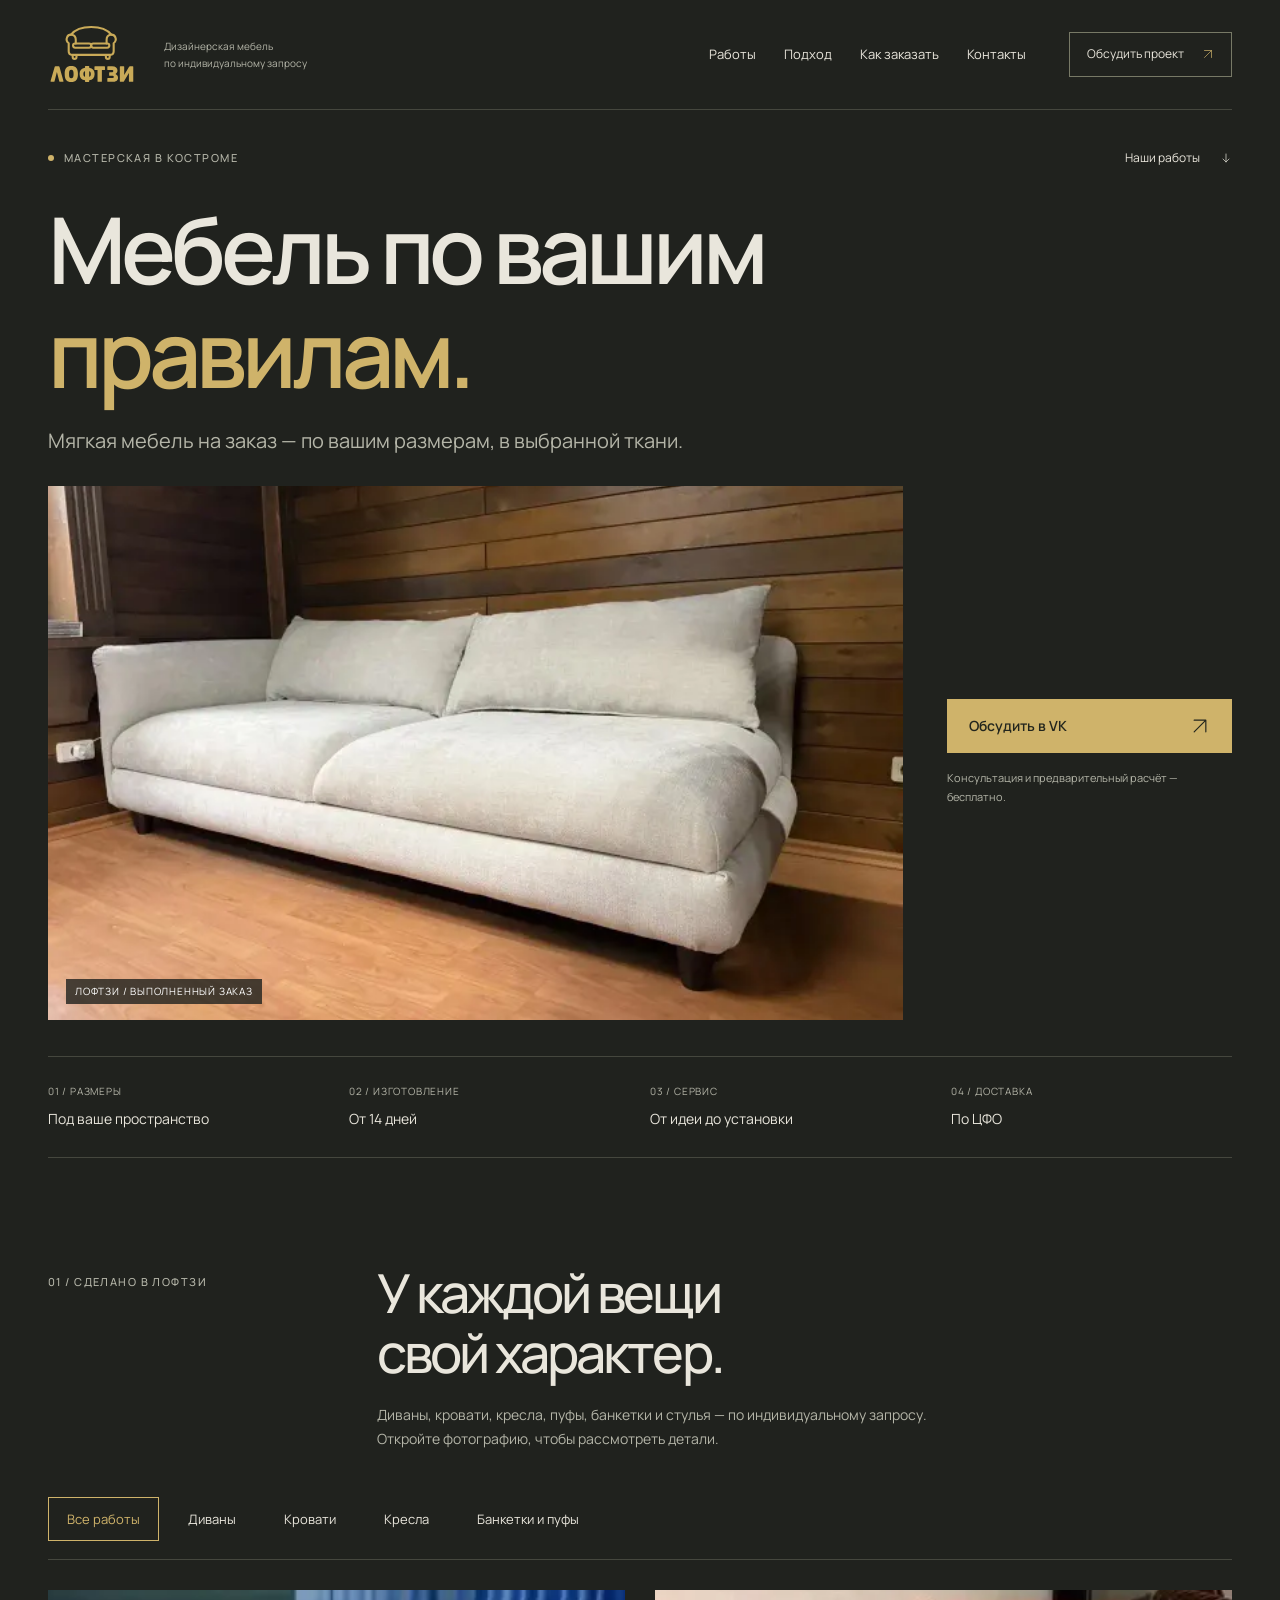
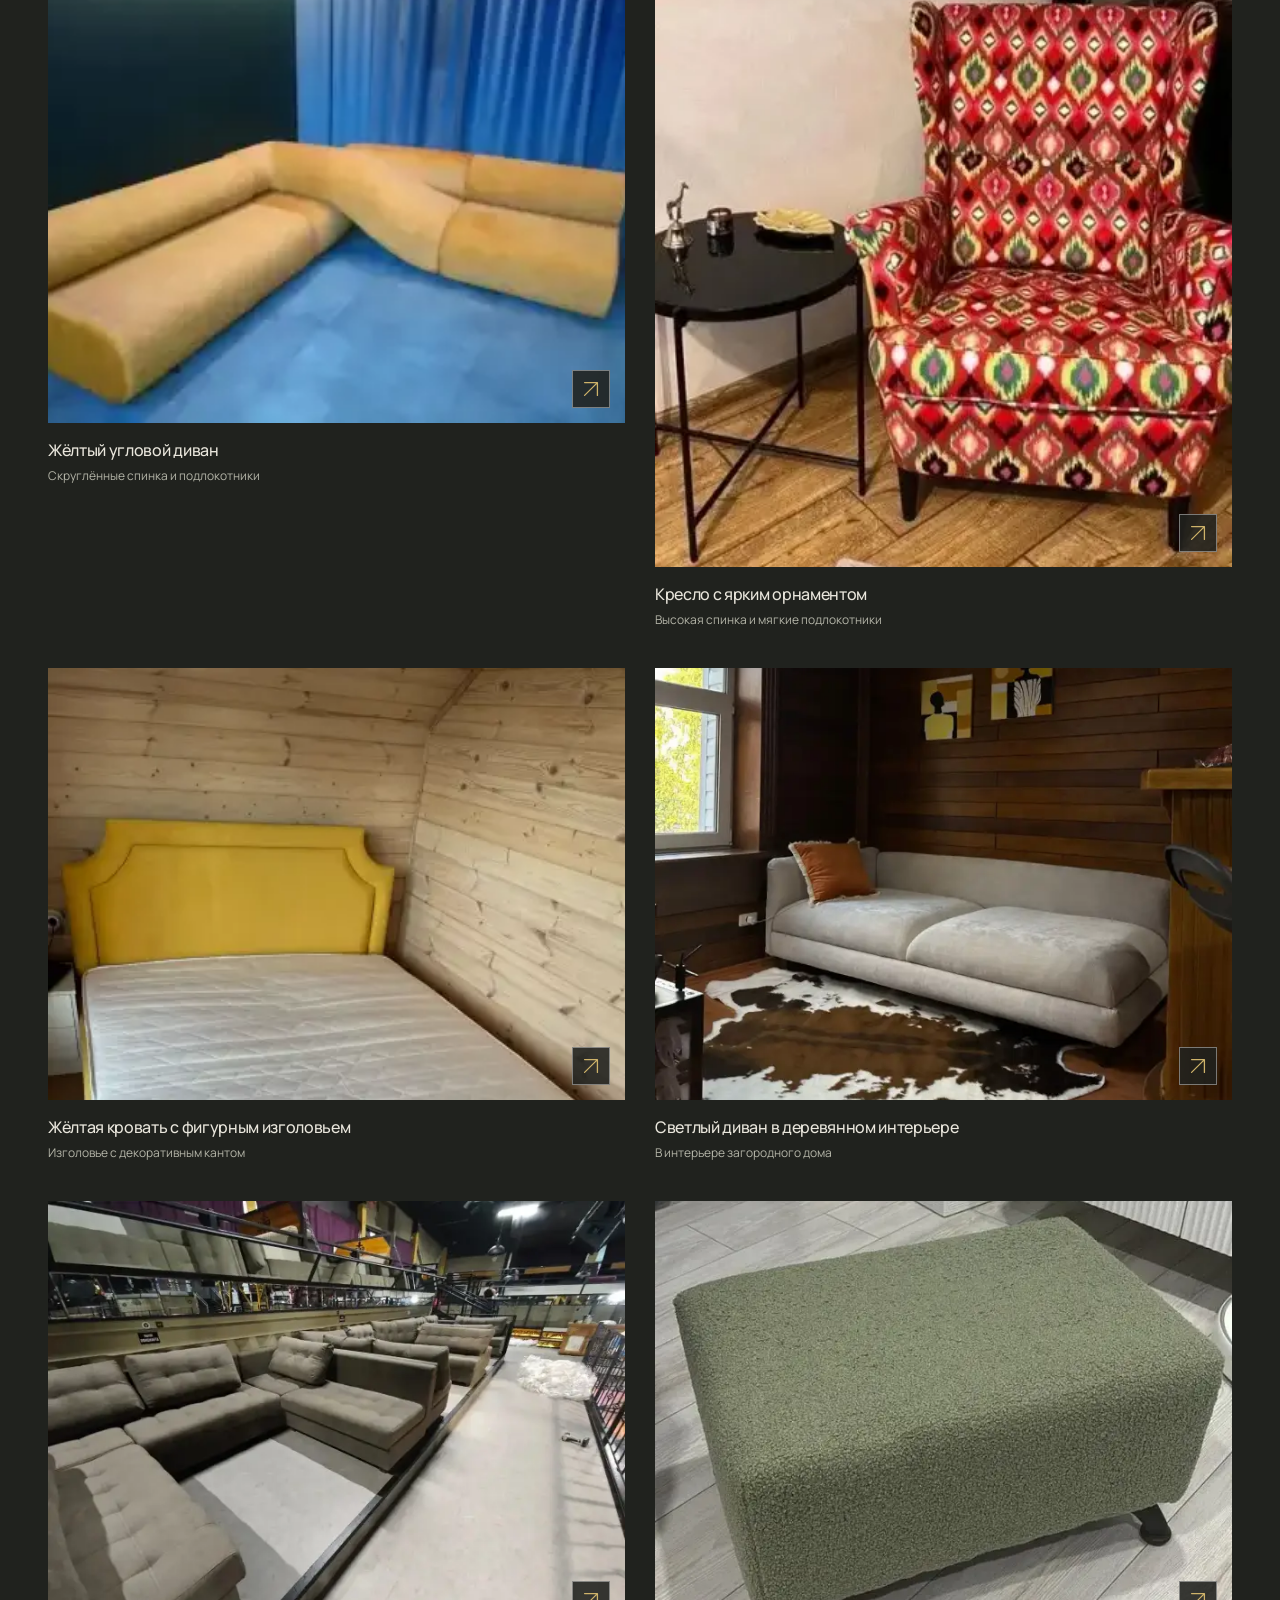
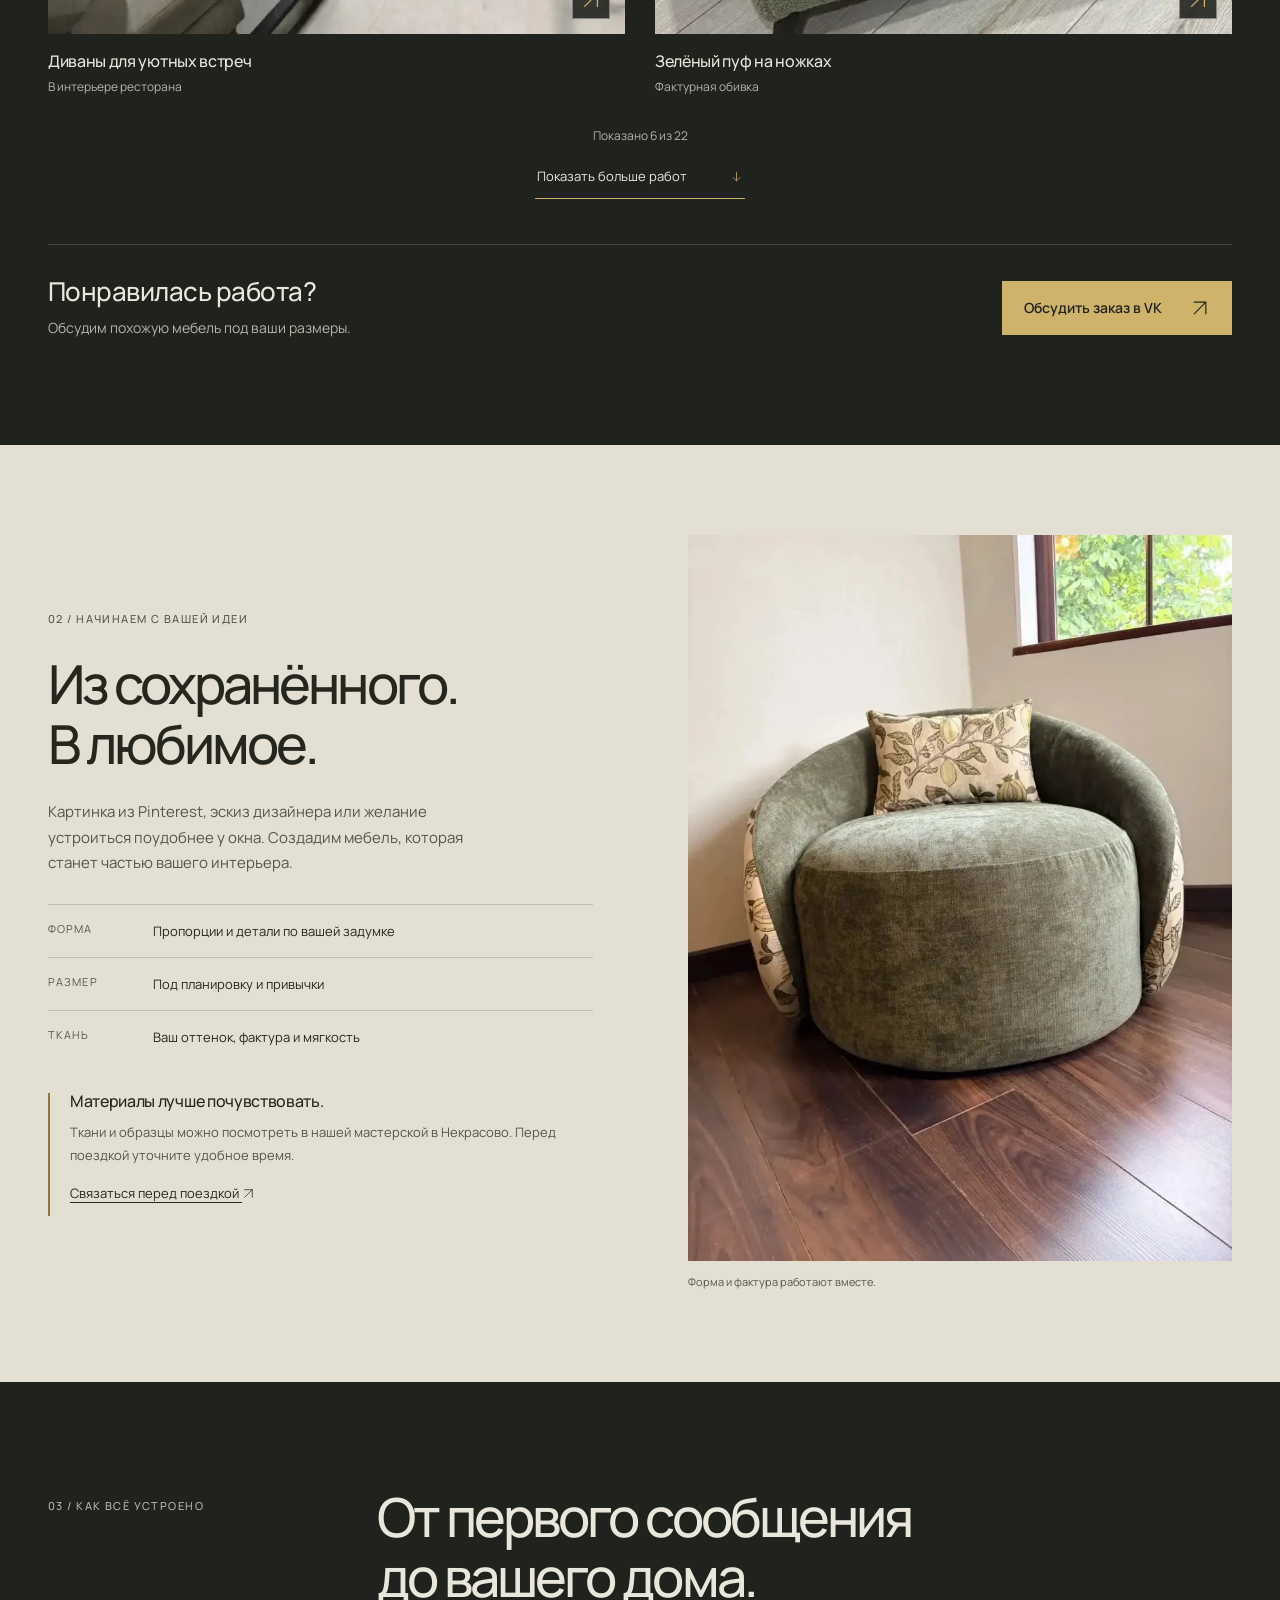
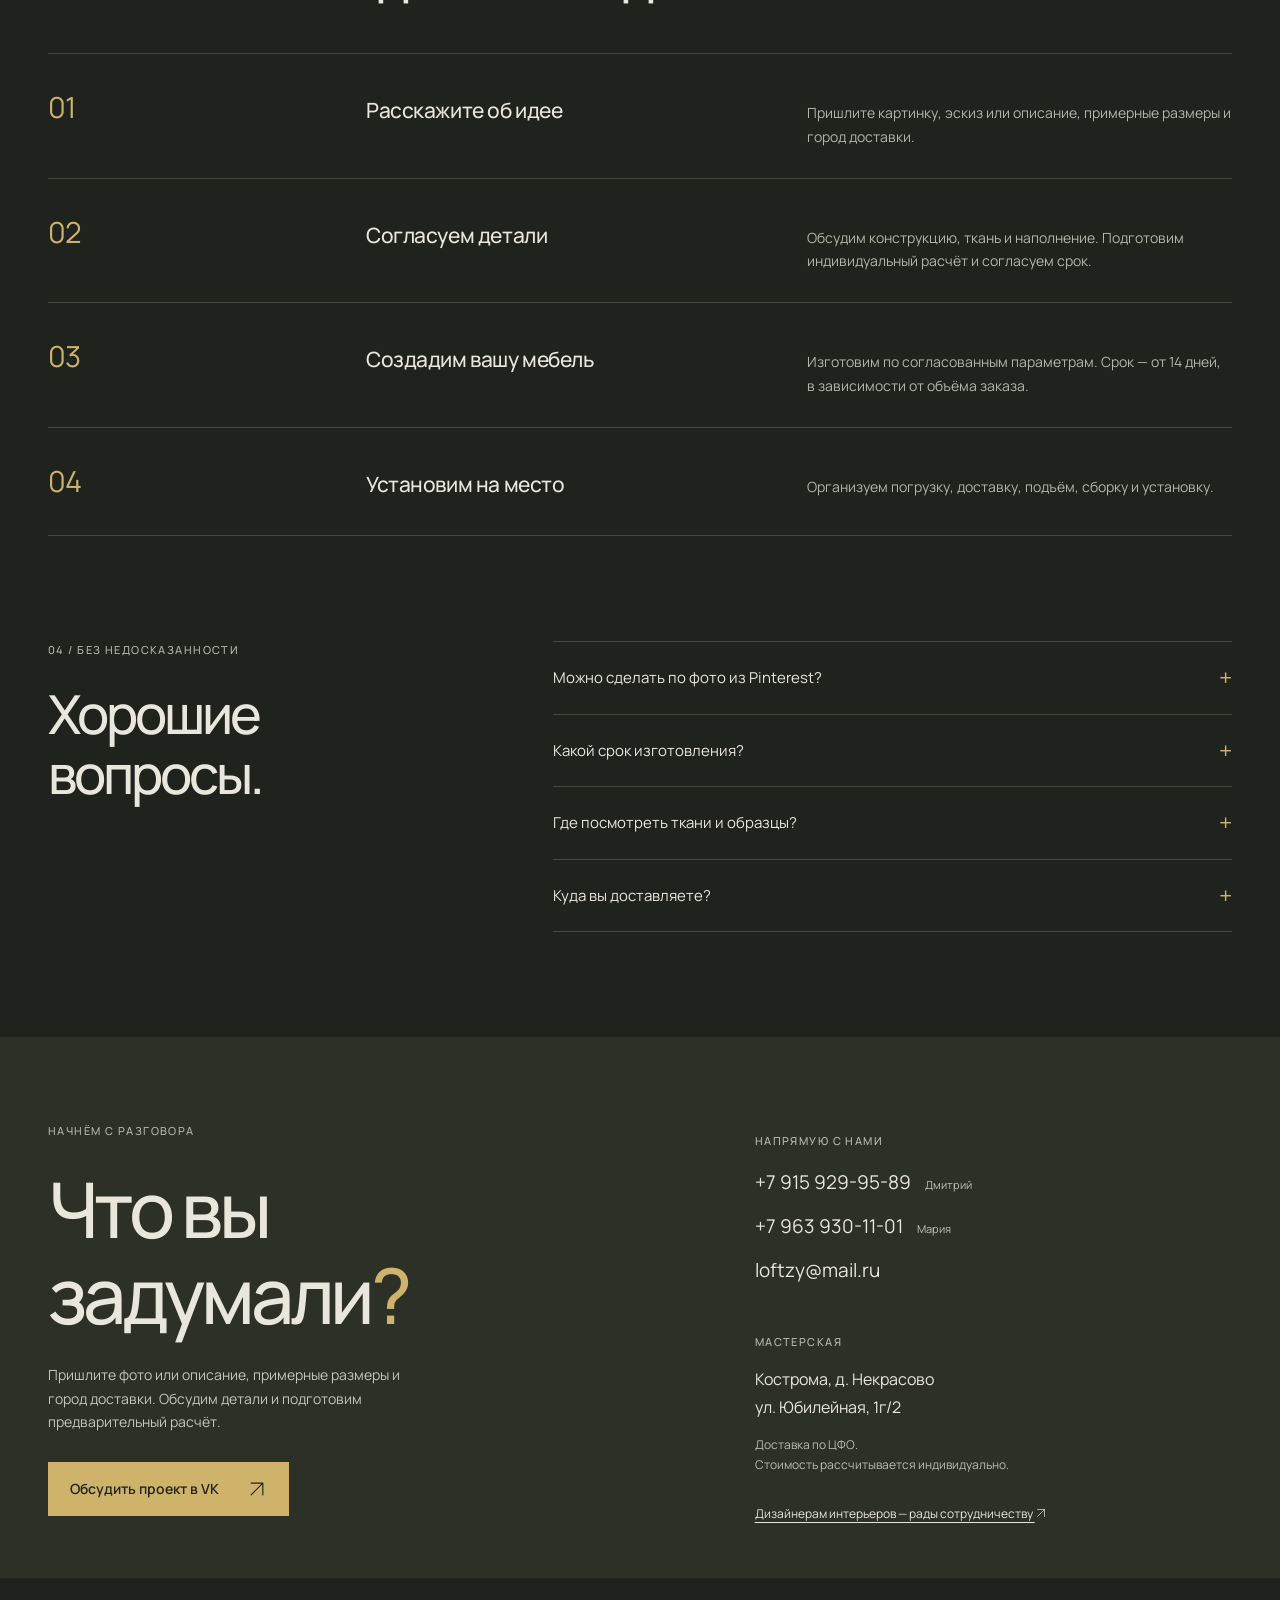
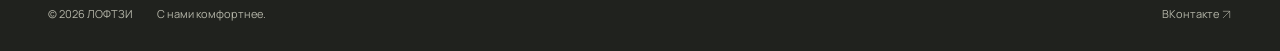
==== commit cee8595a: "Publish main LOFTZY site with domain SEO configuration" ====
--- a/variant-2/index.html
+++ b/variant-2/index.html
@@ -1 +1,2 @@
-<!DOCTYPE html><html lang="ru"><head><meta charset="UTF-8"><meta name="viewport" content="width=device-width,initial-scale=1"><meta name="robots" content="noindex,nofollow"><title>ЛОФТЗИ — мебель по вашим правилам · второй вариант</title><meta name="description" content="Дизайнерская мягкая мебель по вашим размерам и референсам. Мастерская в Костроме, доставка по ЦФО."><link rel="icon" href="data:image/svg+xml,%3csvg%20xmlns='http://www.w3.org/2000/svg'%20viewBox='170%20110%20295%20205'%20color='%23C9AA58'%3e%3ctitle%3eЛОФТЗИ%3c/title%3e%3cg%20id='sofa'%20fill='none'%20stroke='currentColor'%20stroke-width='11.5'%20stroke-linecap='round'%20stroke-linejoin='round'%3e%3cpath%20d='M207%20169%20C251%20112%20385%20112%20429%20169'/%3e%3cpath%20d='M233%20219%20L233%20198%20C233%20163%20194%20162%20185%20184%20C179%20198%20184%20209%20194%20217%20L194%20262%20Q194%20282%20214%20282%20L422%20282%20Q442%20282%20442%20262%20L442%20217%20C452%20209%20457%20198%20451%20184%20C442%20162%20403%20163%20403%20198%20L403%20219'/%3e%3crect%20x='218'%20y='219'%20width='100'%20height='23'%20rx='11.5'/%3e%3crect%20x='318'%20y='219'%20width='100'%20height='23'%20rx='11.5'/%3e%3cpath%20d='M216%20283%20L216%20294%20C216%20308%20237%20308%20237%20294%20L237%20283%20M399%20283%20L399%20294%20C399%20308%20420%20308%20420%20294%20L420%20283'/%3e%3c/g%3e%3c/svg%3e" type="image/svg+xml"><link rel="stylesheet" href="/loftzy-demo/_astro/17-green-sofa.B5V7h_We.css"><link rel="stylesheet" href="/loftzy-demo/_astro/variant-2.BaxgcYRX.css"></head><body><a class="skip" href="#main">Перейти к содержимому</a><header class="shell header"><a class="brand" href="#" aria-label="ЛОФТЗИ — в начало"><img src="data:image/svg+xml,%3csvg%20xmlns='http://www.w3.org/2000/svg'%20viewBox='80%20110%20485%20340'%20color='%23C9AA58'%3e%3ctitle%3eЛОФТЗИ%3c/title%3e%3cg%20id='sofa'%20fill='none'%20stroke='currentColor'%20stroke-width='11.5'%20stroke-linecap='round'%20stroke-linejoin='round'%3e%3cpath%20d='M207%20169%20C251%20112%20385%20112%20429%20169'/%3e%3cpath%20d='M233%20219%20L233%20198%20C233%20163%20194%20162%20185%20184%20C179%20198%20184%20209%20194%20217%20L194%20262%20Q194%20282%20214%20282%20L422%20282%20Q442%20282%20442%20262%20L442%20217%20C452%20209%20457%20198%20451%20184%20C442%20162%20403%20163%20403%20198%20L403%20219'/%3e%3crect%20x='218'%20y='219'%20width='100'%20height='23'%20rx='11.5'/%3e%3crect%20x='318'%20y='219'%20width='100'%20height='23'%20rx='11.5'/%3e%3cpath%20d='M216%20283%20L216%20294%20C216%20308%20237%20308%20237%20294%20L237%20283%20M399%20283%20L399%20294%20C399%20308%20420%20308%20420%20294%20L420%20283'/%3e%3c/g%3e%3cg%20id='wordmark'%20fill='currentColor'%20fill-rule='evenodd'%3e%3cpath%20d='M96%20432%20Q93%20432%2094%20428%20L117%20348%20Q118%20345%20121%20345%20L139%20345%20Q142%20345%20143%20348%20L165%20428%20Q167%20432%20163%20432%20L146%20432%20Q143%20432%20142%20429%20L129%20377%20L116%20429%20Q115%20432%20112%20432%20Z'/%3e%3cpath%20d='M208%20344%20C182%20344%20172%20358%20172%20388%20C172%20419%20182%20433%20208%20433%20C234%20433%20245%20419%20245%20388%20C245%20358%20234%20344%20208%20344%20Z%20M208%20365%20C218%20365%20221%20372%20221%20388%20C221%20405%20218%20412%20208%20412%20C198%20412%20196%20405%20196%20388%20C196%20372%20198%20365%20208%20365%20Z'/%3e%3cpath%20d='M284%20346%20Q284%20344%20287%20344%20L304%20344%20Q307%20344%20307%20346%20L307%20354%20C327%20357%20337%20370%20337%20388%20C337%20409%20326%20421%20307%20424%20L307%20431%20Q307%20433%20304%20433%20L287%20433%20Q284%20433%20284%20431%20L284%20424%20C265%20421%20254%20409%20254%20388%20C254%20370%20264%20357%20284%20354%20Z%20M284%20374%20C277%20376%20275%20381%20275%20388%20C275%20397%20277%20401%20284%20404%20Z%20M307%20374%20L307%20404%20C314%20401%20316%20397%20316%20388%20C316%20381%20314%20376%20307%20374%20Z'/%3e%3cpath%20d='M339%20345%20L391%20345%20Q394%20345%20394%20348%20L394%20363%20Q394%20366%20391%20366%20L377%20366%20L377%20429%20Q377%20432%20374%20432%20L356%20432%20Q353%20432%20353%20429%20L353%20366%20L339%20366%20Q336%20366%20336%20363%20L336%20348%20Q336%20345%20339%20345%20Z'/%3e%3cpath%20d='M410%20345%20L433%20345%20C453%20345%20463%20354%20463%20369%20C463%20378%20459%20384%20452%20388%20C461%20392%20466%20399%20466%20409%20C466%20425%20454%20432%20434%20432%20L410%20432%20Q407%20432%20407%20429%20L407%20414%20Q407%20411%20410%20411%20L431%20411%20C439%20411%20443%20409%20443%20405%20C443%20400%20439%20398%20431%20398%20L420%20398%20Q417%20398%20417%20395%20L417%20382%20Q417%20379%20420%20379%20L430%20379%20C437%20379%20440%20377%20440%20372%20C440%20368%20437%20366%20430%20366%20L410%20366%20Q407%20366%20407%20363%20L407%20348%20Q407%20345%20410%20345%20Z'/%3e%3cpath%20d='M479%20345%20L497%20345%20Q500%20345%20500%20348%20L500%20394%20L527%20348%20Q529%20345%20532%20345%20L547%20345%20Q550%20345%20550%20348%20L550%20429%20Q550%20432%20547%20432%20L529%20432%20Q526%20432%20526%20429%20L526%20383%20L499%20429%20Q497%20432%20494%20432%20L479%20432%20Q476%20432%20476%20429%20L476%20348%20Q476%20345%20479%20345%20Z'/%3e%3c/g%3e%3c/svg%3e" alt="ЛОФТЗИ" width="90" height="63"></a><p class="brand-caption">Дизайнерская мебель <br>по индивидуальному запросу</p><nav id="v2-nav" aria-label="Главная навигация"><a href="#projects">Работы</a><a href="#idea">Подход</a><a href="#order">Как заказать</a><a href="#contacts">Контакты</a></nav><a class="header-action" href="https://vk.me/new_mebel44" target="_blank" rel="noopener noreferrer">Обсудить проект <span aria-hidden="true"><svg class="arrow-icon" width="24" height="24" viewBox="0 0 24 24" fill="none" aria-hidden="true" focusable="false"><path d="M5 19 19 5M5 5h14v14" stroke="currentColor" stroke-width="1.4" stroke-linecap="round" stroke-linejoin="round"></path></svg></span></a><button class="menu" aria-controls="v2-nav" aria-expanded="false" aria-label="Открыть меню"><span></span><span></span></button></header><main id="main"><section class="hero shell"><div class="hero-top"><p class="kicker"><span></span>Мастерская в Костроме</p><a class="quiet-link" href="#projects">Наши работы <span aria-hidden="true"><svg class="arrow-icon" width="24" height="24" viewBox="0 0 24 24" fill="none" aria-hidden="true" focusable="false"><path d="M12 4v16m-6-6 6 6 6-6" stroke="currentColor" stroke-width="1.4" stroke-linecap="round" stroke-linejoin="round"></path></svg></span></a></div><h1>Мебель по вашим <br><span>правилам.</span></h1><p class="hero-offer">Мягкая мебель на заказ — по вашим размерам, в выбранной ткани.</p><div class="hero-layout"><figure class="hero-image"><img src="/loftzy-demo/_astro/08-light-straight-sofa.CKvQI7a4_TRVuP.webp" srcset="/loftzy-demo/_astro/08-light-straight-sofa.CKvQI7a4_ZoDvKi.webp 640w, /loftzy-demo/_astro/08-light-straight-sofa.CKvQI7a4_Z1nhitK.webp 960w, /loftzy-demo/_astro/08-light-straight-sofa.CKvQI7a4_TRVuP.webp 1280w" alt="Светлый диван с мягкими подушками в деревянном интерьере" sizes="(max-width:900px) 100vw, 70vw" loading="eager" fetchpriority="high" decoding="async" width="1280" height="960"><figcaption>ЛОФТЗИ / Выполненный заказ</figcaption></figure><div class="hero-side"><a class="button" href="https://vk.me/new_mebel44" target="_blank" rel="noopener noreferrer">Обсудить в VK <span aria-hidden="true"><svg class="arrow-icon" width="24" height="24" viewBox="0 0 24 24" fill="none" aria-hidden="true" focusable="false"><path d="M5 19 19 5M5 5h14v14" stroke="currentColor" stroke-width="1.4" stroke-linecap="round" stroke-linejoin="round"></path></svg></span></a><p class="small">Консультация и предварительный расчёт — бесплатно.</p></div></div></section><div class="facts shell"><p><span>01 / Размеры</span>Под ваше пространство</p><p><span>02 / Изготовление</span>От 14 дней</p><p><span>03 / Сервис</span>От идеи до установки</p><p><span>04 / Доставка</span>По ЦФО</p></div><section class="projects shell section" id="projects"><div class="section-head"><p class="kicker">01 / Сделано в ЛОФТЗИ</p><div><h2>У каждой вещи <br>свой характер.</h2><p>Диваны, кровати, кресла, пуфы, банкетки и стулья — по индивидуальному запросу. <br>Откройте фотографию, чтобы рассмотреть детали.</p></div></div><div class="filters" role="group" aria-label="Категории работ"><button data-filter="all" aria-pressed="true">Все работы</button><button data-filter="sofas" aria-pressed="false">Диваны</button><button data-filter="beds" aria-pressed="false">Кровати</button><button data-filter="chairs" aria-pressed="false">Кресла</button><button data-filter="small" aria-pressed="false">Банкетки и пуфы</button></div><div class="project-grid"><article class="project" data-category="sofas"><button class="project-image" data-photo data-src="/loftzy-demo/_astro/yellow-sofa.y8W2TO5V.webp" data-title="Жёлтый угловой диван" aria-label="Открыть: Жёлтый угловой диван" style="--position:50% 50%;--aspect:4 / 3"><img src="/loftzy-demo/_astro/yellow-sofa.y8W2TO5V_2i3iqf.webp" srcset="/loftzy-demo/_astro/yellow-sofa.y8W2TO5V_Z1c4o74.webp 400w, /loftzy-demo/_astro/yellow-sofa.y8W2TO5V_ZwsI9x.webp 640w, /loftzy-demo/_astro/yellow-sofa.y8W2TO5V_Z1eTvL0.webp 960w" alt="Жёлтый угловой диван" sizes="(max-width:600px) 100vw, 50vw" loading="lazy" decoding="async" width="1280" height="722"><span aria-hidden="true"><svg class="arrow-icon" width="24" height="24" viewBox="0 0 24 24" fill="none" aria-hidden="true" focusable="false"><path d="M5 19 19 5M5 5h14v14" stroke="currentColor" stroke-width="1.4" stroke-linecap="round" stroke-linejoin="round"></path></svg></span></button><div class="project-caption"><h3>Жёлтый угловой диван</h3><span>Скруглённые спинка и подлокотники</span></div></article><article class="project" data-category="chairs"><button class="project-image" data-photo data-src="/loftzy-demo/_astro/bright-armchair.XaVe8ow7.webp" data-title="Кресло с ярким орнаментом" aria-label="Открыть: Кресло с ярким орнаментом" style="--position:50% 85%;--aspect:1 / 1"><img src="/loftzy-demo/_astro/bright-armchair.XaVe8ow7_Z1BIlXn.webp" srcset="/loftzy-demo/_astro/bright-armchair.XaVe8ow7_ZPtYxd.webp 400w, /loftzy-demo/_astro/bright-armchair.XaVe8ow7_Z1BIlXn.webp 480w" alt="Кресло с ярким орнаментом" sizes="(max-width:600px) 100vw, 50vw" loading="lazy" decoding="async" width="480" height="854"><span aria-hidden="true"><svg class="arrow-icon" width="24" height="24" viewBox="0 0 24 24" fill="none" aria-hidden="true" focusable="false"><path d="M5 19 19 5M5 5h14v14" stroke="currentColor" stroke-width="1.4" stroke-linecap="round" stroke-linejoin="round"></path></svg></span></button><div class="project-caption"><h3>Кресло с ярким орнаментом</h3><span>Высокая спинка и мягкие подлокотники</span></div></article><article class="project" data-category="beds"><button class="project-image" data-photo data-src="/loftzy-demo/_astro/yellow-bed.DB8I8ac2.webp" data-title="Жёлтая кровать с фигурным изголовьем" aria-label="Открыть: Жёлтая кровать с фигурным изголовьем" style="--position:50% 0%;--aspect:4 / 3"><img src="/loftzy-demo/_astro/yellow-bed.DB8I8ac2_ZeLcpx.webp" srcset="/loftzy-demo/_astro/yellow-bed.DB8I8ac2_Z8SqJ9.webp 400w, /loftzy-demo/_astro/yellow-bed.DB8I8ac2_Z1CscTs.webp 640w, /loftzy-demo/_astro/yellow-bed.DB8I8ac2_ZOgIYl.webp 960w" alt="Жёлтая кровать с фигурным изголовьем" sizes="(max-width:600px) 100vw, 50vw" loading="lazy" decoding="async" width="1280" height="1707"><span aria-hidden="true"><svg class="arrow-icon" width="24" height="24" viewBox="0 0 24 24" fill="none" aria-hidden="true" focusable="false"><path d="M5 19 19 5M5 5h14v14" stroke="currentColor" stroke-width="1.4" stroke-linecap="round" stroke-linejoin="round"></path></svg></span></button><div class="project-caption"><h3>Жёлтая кровать с фигурным изголовьем</h3><span>Изголовье с декоративным кантом</span></div></article><article class="project" data-category="sofas"><button class="project-image" data-photo data-src="/loftzy-demo/_astro/sofa-wood-interior.DeaSlUn8.webp" data-title="Светлый диван в деревянном интерьере" aria-label="Открыть: Светлый диван в деревянном интерьере" style="--position:50% 75%;--aspect:4 / 3"><img src="/loftzy-demo/_astro/sofa-wood-interior.DeaSlUn8_tfPHM.webp" srcset="/loftzy-demo/_astro/sofa-wood-interior.DeaSlUn8_hlg4z.webp 400w, /loftzy-demo/_astro/sofa-wood-interior.DeaSlUn8_Z2qc0Wd.webp 640w, /loftzy-demo/_astro/sofa-wood-interior.DeaSlUn8_24BhjJ.webp 960w" alt="Светлый диван в деревянном интерьере" sizes="(max-width:600px) 100vw, 50vw" loading="lazy" decoding="async" width="1280" height="1707"><span aria-hidden="true"><svg class="arrow-icon" width="24" height="24" viewBox="0 0 24 24" fill="none" aria-hidden="true" focusable="false"><path d="M5 19 19 5M5 5h14v14" stroke="currentColor" stroke-width="1.4" stroke-linecap="round" stroke-linejoin="round"></path></svg></span></button><div class="project-caption"><h3>Светлый диван в деревянном интерьере</h3><span>В интерьере загородного дома</span></div></article><article class="project" data-category="sofas"><button class="project-image" data-photo data-src="/loftzy-demo/_astro/lounge-sofas.V5eI8ywb.webp" data-title="Диваны для уютных встреч" aria-label="Открыть: Диваны для уютных встреч" style="--position:40% 55%;--aspect:4 / 3"><img src="/loftzy-demo/_astro/lounge-sofas.V5eI8ywb_1WW29q.webp" srcset="/loftzy-demo/_astro/lounge-sofas.V5eI8ywb_Z29TGkb.webp 400w, /loftzy-demo/_astro/lounge-sofas.V5eI8ywb_ZuKaxL.webp 640w, /loftzy-demo/_astro/lounge-sofas.V5eI8ywb_Z1GYqDW.webp 960w" alt="Диваны для уютных встреч" sizes="(max-width:600px) 100vw, 50vw" loading="lazy" decoding="async" width="1280" height="960"><span aria-hidden="true"><svg class="arrow-icon" width="24" height="24" viewBox="0 0 24 24" fill="none" aria-hidden="true" focusable="false"><path d="M5 19 19 5M5 5h14v14" stroke="currentColor" stroke-width="1.4" stroke-linecap="round" stroke-linejoin="round"></path></svg></span></button><div class="project-caption"><h3>Диваны для уютных встреч</h3><span>В интерьере ресторана</span></div></article><article class="project" data-category="small"><button class="project-image" data-photo data-src="/loftzy-demo/_astro/green-pouf.CGPp6h_3.webp" data-title="Зелёный пуф на ножках" aria-label="Открыть: Зелёный пуф на ножках" style="--position:50% 65%;--aspect:4 / 3"><img src="/loftzy-demo/_astro/green-pouf.CGPp6h_3_1v5qsD.webp" srcset="/loftzy-demo/_astro/green-pouf.CGPp6h_3_ZnaCVm.webp 400w, /loftzy-demo/_astro/green-pouf.CGPp6h_3_Z23xozU.webp 640w, /loftzy-demo/_astro/green-pouf.CGPp6h_3_1v5qsD.webp 720w" alt="Зелёный пуф на ножках" sizes="(max-width:600px) 100vw, 50vw" loading="lazy" decoding="async" width="720" height="1113"><span aria-hidden="true"><svg class="arrow-icon" width="24" height="24" viewBox="0 0 24 24" fill="none" aria-hidden="true" focusable="false"><path d="M5 19 19 5M5 5h14v14" stroke="currentColor" stroke-width="1.4" stroke-linecap="round" stroke-linejoin="round"></path></svg></span></button><div class="project-caption"><h3>Зелёный пуф на ножках</h3><span>Фактурная обивка</span></div></article><article class="project" data-category="sofas"><button class="project-image" data-photo data-src="/loftzy-demo/_astro/sectional-sofa.C0tZtjt7.webp" data-title="Модульный диван с контрастным кантом" aria-label="Открыть: Модульный диван с контрастным кантом" style="--position:50% 55%;--aspect:4 / 3"><img src="/loftzy-demo/_astro/sectional-sofa.C0tZtjt7_erpEs.webp" srcset="/loftzy-demo/_astro/sectional-sofa.C0tZtjt7_ZDQeJp.webp 400w, /loftzy-demo/_astro/sectional-sofa.C0tZtjt7_16p1J2.webp 640w, /loftzy-demo/_astro/sectional-sofa.C0tZtjt7_2jPvwl.webp 960w" alt="Модульный диван с контрастным кантом" sizes="(max-width:600px) 100vw, 50vw" loading="lazy" decoding="async" width="1080" height="1440"><span aria-hidden="true"><svg class="arrow-icon" width="24" height="24" viewBox="0 0 24 24" fill="none" aria-hidden="true" focusable="false"><path d="M5 19 19 5M5 5h14v14" stroke="currentColor" stroke-width="1.4" stroke-linecap="round" stroke-linejoin="round"></path></svg></span></button><div class="project-caption"><h3>Модульный диван с контрастным кантом</h3><span>Две секции для отдыха полулёжа</span></div></article><article class="project" data-category="small"><button class="project-image" data-photo data-src="/loftzy-demo/_astro/blue-bench.C1_pgEWn.webp" data-title="Банкетка с мягкими подлокотниками" aria-label="Открыть: Банкетка с мягкими подлокотниками" style="--position:50% 50%;--aspect:4 / 3"><img src="/loftzy-demo/_astro/blue-bench.C1_pgEWn_2tJ1rb.webp" srcset="/loftzy-demo/_astro/blue-bench.C1_pgEWn_240slV.webp 400w, /loftzy-demo/_astro/blue-bench.C1_pgEWn_2tJ1rb.webp 640w" alt="Банкетка с мягкими подлокотниками" sizes="(max-width:600px) 100vw, 50vw" loading="lazy" decoding="async" width="640" height="480"><span aria-hidden="true"><svg class="arrow-icon" width="24" height="24" viewBox="0 0 24 24" fill="none" aria-hidden="true" focusable="false"><path d="M5 19 19 5M5 5h14v14" stroke="currentColor" stroke-width="1.4" stroke-linecap="round" stroke-linejoin="round"></path></svg></span></button><div class="project-caption"><h3>Банкетка с мягкими подлокотниками</h3><span>Голубая обивка и округлые подлокотники</span></div></article><article class="project" data-category="sofas"><button class="project-image" data-photo data-src="/loftzy-demo/_astro/corner-sofa-pouf.xrxi80Bk.webp" data-title="Угловой диван с отдельным пуфом" aria-label="Открыть: Угловой диван с отдельным пуфом" style="--position:50% 50%;--aspect:4 / 3"><img src="/loftzy-demo/_astro/corner-sofa-pouf.xrxi80Bk_Z2ikTA9.webp" srcset="/loftzy-demo/_astro/corner-sofa-pouf.xrxi80Bk_Z2rkcBl.webp 400w, /loftzy-demo/_astro/corner-sofa-pouf.xrxi80Bk_Z2ikTA9.webp 638w" alt="Угловой диван с отдельным пуфом" sizes="(max-width:600px) 100vw, 50vw" loading="lazy" decoding="async" width="638" height="480"><span aria-hidden="true"><svg class="arrow-icon" width="24" height="24" viewBox="0 0 24 24" fill="none" aria-hidden="true" focusable="false"><path d="M5 19 19 5M5 5h14v14" stroke="currentColor" stroke-width="1.4" stroke-linecap="round" stroke-linejoin="round"></path></svg></span></button><div class="project-caption"><h3>Угловой диван с отдельным пуфом</h3><span>Пуф в одной обивке с диваном</span></div></article><article class="project" data-category="beds"><button class="project-image" data-photo data-src="/loftzy-demo/_astro/light-bed.BdZGctZG.webp" data-title="Кровать с мягким изголовьем" aria-label="Открыть: Кровать с мягким изголовьем" style="--position:50% 60%;--aspect:4 / 3"><img src="/loftzy-demo/_astro/light-bed.BdZGctZG_qsGdy.webp" srcset="/loftzy-demo/_astro/light-bed.BdZGctZG_ZwepFA.webp 400w, /loftzy-demo/_astro/light-bed.BdZGctZG_Z6uQAl.webp 640w, /loftzy-demo/_astro/light-bed.BdZGctZG_ZxeQJH.webp 960w" alt="Кровать с мягким изголовьем" sizes="(max-width:600px) 100vw, 50vw" loading="lazy" decoding="async" width="1280" height="960"><span aria-hidden="true"><svg class="arrow-icon" width="24" height="24" viewBox="0 0 24 24" fill="none" aria-hidden="true" focusable="false"><path d="M5 19 19 5M5 5h14v14" stroke="currentColor" stroke-width="1.4" stroke-linecap="round" stroke-linejoin="round"></path></svg></span></button><div class="project-caption"><h3>Кровать с мягким изголовьем</h3><span>Вертикальные швы на основании</span></div></article><article class="project" data-category="beds"><button class="project-image" data-photo data-src="/loftzy-demo/_astro/boucle-bed.D7fgNH0t.webp" data-title="Кровать в светлой фактурной обивке" aria-label="Открыть: Кровать в светлой фактурной обивке" style="--position:50% 65%;--aspect:4 / 3"><img src="/loftzy-demo/_astro/boucle-bed.D7fgNH0t_Z6Tqh0.webp" srcset="/loftzy-demo/_astro/boucle-bed.D7fgNH0t_1mqdN.webp 400w, /loftzy-demo/_astro/boucle-bed.D7fgNH0t_Z1sckVv.webp 640w, /loftzy-demo/_astro/boucle-bed.D7fgNH0t_ZE0R1o.webp 960w" alt="Кровать в светлой фактурной обивке" sizes="(max-width:600px) 100vw, 50vw" loading="lazy" decoding="async" width="1280" height="1707"><span aria-hidden="true"><svg class="arrow-icon" width="24" height="24" viewBox="0 0 24 24" fill="none" aria-hidden="true" focusable="false"><path d="M5 19 19 5M5 5h14v14" stroke="currentColor" stroke-width="1.4" stroke-linecap="round" stroke-linejoin="round"></path></svg></span></button><div class="project-caption"><h3>Кровать в светлой фактурной обивке</h3><span>Светлая обивка с выраженной фактурой</span></div></article><article class="project" data-category="small"><button class="project-image" data-photo data-src="/loftzy-demo/_astro/round-pouf.HEbXRthS.webp" data-title="Круглый пуф" aria-label="Открыть: Круглый пуф" style="--position:50% 45%;--aspect:4 / 3"><img src="/loftzy-demo/_astro/round-pouf.HEbXRthS_2vVOji.webp" srcset="/loftzy-demo/_astro/round-pouf.HEbXRthS_ZgLKxQ.webp 400w, /loftzy-demo/_astro/round-pouf.HEbXRthS_dArNy.webp 640w, /loftzy-demo/_astro/round-pouf.HEbXRthS_2vVOji.webp 960w" alt="Круглый пуф" sizes="(max-width:600px) 100vw, 50vw" loading="lazy" decoding="async" width="960" height="1280"><span aria-hidden="true"><svg class="arrow-icon" width="24" height="24" viewBox="0 0 24 24" fill="none" aria-hidden="true" focusable="false"><path d="M5 19 19 5M5 5h14v14" stroke="currentColor" stroke-width="1.4" stroke-linecap="round" stroke-linejoin="round"></path></svg></span></button><div class="project-caption"><h3>Круглый пуф</h3><span>Круглая форма без ножек</span></div></article><article class="project" data-category="small"><button class="project-image" data-photo data-src="/loftzy-demo/_astro/tufted-bench.DoH8HAS_.webp" data-title="Банкетка с каретной стяжкой" aria-label="Открыть: Банкетка с каретной стяжкой" style="--position:35% 75%;--aspect:4 / 3"><img src="/loftzy-demo/_astro/tufted-bench.DoH8HAS__1aMFux.webp" srcset="/loftzy-demo/_astro/tufted-bench.DoH8HAS__Z2dGGw9.webp 400w, /loftzy-demo/_astro/tufted-bench.DoH8HAS__1IDc0F.webp 640w, /loftzy-demo/_astro/tufted-bench.DoH8HAS__1aMFux.webp 960w" alt="Банкетка с каретной стяжкой" sizes="(max-width:600px) 100vw, 50vw" loading="lazy" decoding="async" width="960" height="1280"><span aria-hidden="true"><svg class="arrow-icon" width="24" height="24" viewBox="0 0 24 24" fill="none" aria-hidden="true" focusable="false"><path d="M5 19 19 5M5 5h14v14" stroke="currentColor" stroke-width="1.4" stroke-linecap="round" stroke-linejoin="round"></path></svg></span></button><div class="project-caption"><h3>Банкетка с каретной стяжкой</h3><span>В интерьере прихожей</span></div></article><article class="project" data-category="small"><button class="project-image" data-photo data-src="/loftzy-demo/_astro/classic-bench.iNkU5Ffa.webp" data-title="Банкетка с фигурной спинкой" aria-label="Открыть: Банкетка с фигурной спинкой" style="--position:50% 50%;--aspect:4 / 3"><img src="/loftzy-demo/_astro/classic-bench.iNkU5Ffa_Z138IcO.webp" srcset="/loftzy-demo/_astro/classic-bench.iNkU5Ffa_2mSSOH.webp 400w, /loftzy-demo/_astro/classic-bench.iNkU5Ffa_Z138IcO.webp 640w" alt="Банкетка с фигурной спинкой" sizes="(max-width:600px) 100vw, 50vw" loading="lazy" decoding="async" width="640" height="480"><span aria-hidden="true"><svg class="arrow-icon" width="24" height="24" viewBox="0 0 24 24" fill="none" aria-hidden="true" focusable="false"><path d="M5 19 19 5M5 5h14v14" stroke="currentColor" stroke-width="1.4" stroke-linecap="round" stroke-linejoin="round"></path></svg></span></button><div class="project-caption"><h3>Банкетка с фигурной спинкой</h3><span>Декоративные гвоздики и подушка-валик</span></div></article><article class="project" data-category="sofas"><button class="project-image" data-photo data-src="/loftzy-demo/_astro/06-curved-sofa.BswuwqCA.webp" data-title="Полукруглый диван" aria-label="Открыть: Полукруглый диван" style="--position:50% 50%;--aspect:4 / 3"><img src="/loftzy-demo/_astro/06-curved-sofa.BswuwqCA_PxCEJ.webp" srcset="/loftzy-demo/_astro/06-curved-sofa.BswuwqCA_Z2cuFfE.webp 400w, /loftzy-demo/_astro/06-curved-sofa.BswuwqCA_Z1YKxWp.webp 640w, /loftzy-demo/_astro/06-curved-sofa.BswuwqCA_ZWayab.webp 960w" alt="Полукруглый диван" sizes="(max-width:600px) 100vw, 50vw" loading="lazy" decoding="async" width="1280" height="960"><span aria-hidden="true"><svg class="arrow-icon" width="24" height="24" viewBox="0 0 24 24" fill="none" aria-hidden="true" focusable="false"><path d="M5 19 19 5M5 5h14v14" stroke="currentColor" stroke-width="1.4" stroke-linecap="round" stroke-linejoin="round"></path></svg></span></button><div class="project-caption"><h3>Полукруглый диван</h3><span>Для зоны у окна</span></div></article><article class="project" data-category="chairs"><button class="project-image" data-photo data-src="/loftzy-demo/_astro/05-round-armchair.hoYzdtQp.webp" data-title="Кресло с округлой спинкой" aria-label="Открыть: Кресло с округлой спинкой" style="--position:50% 45%;--aspect:4 / 3"><img src="/loftzy-demo/_astro/05-round-armchair.hoYzdtQp_Z1HqBVD.webp" srcset="/loftzy-demo/_astro/05-round-armchair.hoYzdtQp_2bwnMi.webp 400w, /loftzy-demo/_astro/05-round-armchair.hoYzdtQp_28aAHH.webp 640w, /loftzy-demo/_astro/05-round-armchair.hoYzdtQp_Z2taBoN.webp 960w" alt="Кресло с округлой спинкой" sizes="(max-width:600px) 100vw, 50vw" loading="lazy" decoding="async" width="1280" height="1707"><span aria-hidden="true"><svg class="arrow-icon" width="24" height="24" viewBox="0 0 24 24" fill="none" aria-hidden="true" focusable="false"><path d="M5 19 19 5M5 5h14v14" stroke="currentColor" stroke-width="1.4" stroke-linecap="round" stroke-linejoin="round"></path></svg></span></button><div class="project-caption"><h3>Кресло с округлой спинкой</h3><span>Обивка из двух тканей</span></div></article><article class="project" data-category="beds"><button class="project-image" data-photo data-src="/loftzy-demo/_astro/16-ochre-bed-interior.DLrLwDkL.webp" data-title="Кровать в охристом оттенке" aria-label="Открыть: Кровать в охристом оттенке" style="--position:50% 50%;--aspect:4 / 3"><img src="/loftzy-demo/_astro/16-ochre-bed-interior.DLrLwDkL_1R9SiL.webp" srcset="/loftzy-demo/_astro/16-ochre-bed-interior.DLrLwDkL_ZeK9u8.webp 400w, /loftzy-demo/_astro/16-ochre-bed-interior.DLrLwDkL_Z21aYa1.webp 640w, /loftzy-demo/_astro/16-ochre-bed-interior.DLrLwDkL_Z1S7xqh.webp 960w" alt="Кровать в охристом оттенке" sizes="(max-width:600px) 100vw, 50vw" loading="lazy" decoding="async" width="1280" height="960"><span aria-hidden="true"><svg class="arrow-icon" width="24" height="24" viewBox="0 0 24 24" fill="none" aria-hidden="true" focusable="false"><path d="M5 19 19 5M5 5h14v14" stroke="currentColor" stroke-width="1.4" stroke-linecap="round" stroke-linejoin="round"></path></svg></span></button><div class="project-caption"><h3>Кровать в охристом оттенке</h3><span>Мягкое изголовье</span></div></article><article class="project" data-category="small"><button class="project-image" data-photo data-src="/loftzy-demo/_astro/13-upholstered-bench.Bd4siing.webp" data-title="Банкетка на мягких опорах" aria-label="Открыть: Банкетка на мягких опорах" style="--position:50% 45%;--aspect:4 / 3"><img src="/loftzy-demo/_astro/13-upholstered-bench.Bd4siing_OufMw.webp" srcset="/loftzy-demo/_astro/13-upholstered-bench.Bd4siing_Z1Re7Gs.webp 400w, /loftzy-demo/_astro/13-upholstered-bench.Bd4siing_Z2jOHRu.webp 640w, /loftzy-demo/_astro/13-upholstered-bench.Bd4siing_Py0Qv.webp 960w" alt="Банкетка на мягких опорах" sizes="(max-width:600px) 100vw, 50vw" loading="lazy" decoding="async" width="1080" height="1920"><span aria-hidden="true"><svg class="arrow-icon" width="24" height="24" viewBox="0 0 24 24" fill="none" aria-hidden="true" focusable="false"><path d="M5 19 19 5M5 5h14v14" stroke="currentColor" stroke-width="1.4" stroke-linecap="round" stroke-linejoin="round"></path></svg></span></button><div class="project-caption"><h3>Банкетка на мягких опорах</h3><span>Мягкие опоры</span></div></article><article class="project" data-category="sofas"><button class="project-image" data-photo data-src="/loftzy-demo/_astro/18-sage-sofa.jjWeyptA.webp" data-title="Диван шалфейного оттенка" aria-label="Открыть: Диван шалфейного оттенка" style="--position:50% 50%;--aspect:4 / 3"><img src="/loftzy-demo/_astro/18-sage-sofa.jjWeyptA_ZLMCF2.webp" srcset="/loftzy-demo/_astro/18-sage-sofa.jjWeyptA_Z1AicYC.webp 400w, /loftzy-demo/_astro/18-sage-sofa.jjWeyptA_3QiLM.webp 640w, /loftzy-demo/_astro/18-sage-sofa.jjWeyptA_Z18mWjo.webp 960w" alt="Диван шалфейного оттенка" sizes="(max-width:600px) 100vw, 50vw" loading="lazy" decoding="async" width="1280" height="960"><span aria-hidden="true"><svg class="arrow-icon" width="24" height="24" viewBox="0 0 24 24" fill="none" aria-hidden="true" focusable="false"><path d="M5 19 19 5M5 5h14v14" stroke="currentColor" stroke-width="1.4" stroke-linecap="round" stroke-linejoin="round"></path></svg></span></button><div class="project-caption"><h3>Диван шалфейного оттенка</h3><span>Прямой диван с подушками</span></div></article><article class="project" data-category="beds"><button class="project-image" data-photo data-src="/loftzy-demo/_astro/03-teal-bed.CJagPskq.webp" data-title="Кровать с угловой спинкой" aria-label="Открыть: Кровать с угловой спинкой" style="--position:50% 70%;--aspect:4 / 3"><img src="/loftzy-demo/_astro/03-teal-bed.CJagPskq_xtmHr.webp" srcset="/loftzy-demo/_astro/03-teal-bed.CJagPskq_5zmIb.webp 400w, /loftzy-demo/_astro/03-teal-bed.CJagPskq_Z1aL8Py.webp 640w, /loftzy-demo/_astro/03-teal-bed.CJagPskq_Z1A7o44.webp 960w" alt="Кровать с угловой спинкой" sizes="(max-width:600px) 100vw, 50vw" loading="lazy" decoding="async" width="1280" height="1707"><span aria-hidden="true"><svg class="arrow-icon" width="24" height="24" viewBox="0 0 24 24" fill="none" aria-hidden="true" focusable="false"><path d="M5 19 19 5M5 5h14v14" stroke="currentColor" stroke-width="1.4" stroke-linecap="round" stroke-linejoin="round"></path></svg></span></button><div class="project-caption"><h3>Кровать с угловой спинкой</h3><span>Спинка вдоль двух сторон</span></div></article><article class="project" data-category="sofas"><button class="project-image" data-photo data-src="/loftzy-demo/_astro/17-green-sofa.Br9cAFIl.webp" data-title="Зелёный прямой диван" aria-label="Открыть: Зелёный прямой диван" style="--position:50% 50%;--aspect:4 / 3"><img src="/loftzy-demo/_astro/17-green-sofa.Br9cAFIl_2jWo47.webp" srcset="/loftzy-demo/_astro/17-green-sofa.Br9cAFIl_2vkSrT.webp 400w, /loftzy-demo/_astro/17-green-sofa.Br9cAFIl_23HJEL.webp 640w, /loftzy-demo/_astro/17-green-sofa.Br9cAFIl_rFlBk.webp 960w" alt="Зелёный прямой диван" sizes="(max-width:600px) 100vw, 50vw" loading="lazy" decoding="async" width="1280" height="960"><span aria-hidden="true"><svg class="arrow-icon" width="24" height="24" viewBox="0 0 24 24" fill="none" aria-hidden="true" focusable="false"><path d="M5 19 19 5M5 5h14v14" stroke="currentColor" stroke-width="1.4" stroke-linecap="round" stroke-linejoin="round"></path></svg></span></button><div class="project-caption"><h3>Зелёный прямой диван</h3><span>Прямая форма</span></div></article><article class="project" data-category="beds"><button class="project-image" data-photo data-src="/loftzy-demo/_astro/24-bed-and-bench.BVBuwo1t.webp" data-title="Кровать с прикроватной банкеткой" aria-label="Открыть: Кровать с прикроватной банкеткой" style="--position:50% 50%;--aspect:4 / 3"><img src="/loftzy-demo/_astro/24-bed-and-bench.BVBuwo1t_gsy8t.webp" srcset="/loftzy-demo/_astro/24-bed-and-bench.BVBuwo1t_Z1B3aq.webp 400w, /loftzy-demo/_astro/24-bed-and-bench.BVBuwo1t_Bv2Xj.webp 640w, /loftzy-demo/_astro/24-bed-and-bench.BVBuwo1t_13u6Qc.webp 960w" alt="Кровать с прикроватной банкеткой" sizes="(max-width:600px) 100vw, 50vw" loading="lazy" decoding="async" width="1152" height="864"><span aria-hidden="true"><svg class="arrow-icon" width="24" height="24" viewBox="0 0 24 24" fill="none" aria-hidden="true" focusable="false"><path d="M5 19 19 5M5 5h14v14" stroke="currentColor" stroke-width="1.4" stroke-linecap="round" stroke-linejoin="round"></path></svg></span></button><div class="project-caption"><h3>Кровать с прикроватной банкеткой</h3><span>Общая отделка кровати и банкетки</span></div></article></div><p class="gallery-count" aria-live="polite" aria-atomic="true" id="filter-status"></p><button class="more">Показать больше работ <span aria-hidden="true"><svg class="arrow-icon" width="24" height="24" viewBox="0 0 24 24" fill="none" aria-hidden="true" focusable="false"><path d="M12 4v16m-6-6 6 6 6-6" stroke="currentColor" stroke-width="1.4" stroke-linecap="round" stroke-linejoin="round"></path></svg></span></button><div class="gallery-contact"><div><h3>Понравилась работа?</h3><p>Обсудим похожую мебель под ваши размеры.</p></div><a class="button" href="https://vk.me/new_mebel44" target="_blank" rel="noopener noreferrer">Обсудить заказ в VK <span aria-hidden="true"><svg class="arrow-icon" width="24" height="24" viewBox="0 0 24 24" fill="none" aria-hidden="true" focusable="false"><path d="M5 19 19 5M5 5h14v14" stroke="currentColor" stroke-width="1.4" stroke-linecap="round" stroke-linejoin="round"></path></svg></span></a></div></section><section class="idea" id="idea"><div class="shell idea-layout"><div class="idea-copy"><p class="kicker">02 / Начинаем с вашей идеи</p><h2>Из сохранённого. <br>В любимое.</h2><p>Картинка из Pinterest, эскиз дизайнера или желание устроиться поудобнее у окна. Создадим мебель, которая станет частью вашего интерьера.</p><ul><li><span>Форма</span>Пропорции и детали по вашей задумке</li><li><span>Размер</span>Под планировку и привычки</li><li><span>Ткань</span>Ваш оттенок, фактура и мягкость</li></ul><div class="visit"><h3>Материалы лучше почувствовать.</h3><p>Ткани и образцы можно посмотреть в нашей мастерской в Некрасово. Перед поездкой уточните удобное время.</p><a href="#contacts">Связаться перед поездкой <svg class="arrow-icon" width="24" height="24" viewBox="0 0 24 24" fill="none" aria-hidden="true" focusable="false"><path d="M5 19 19 5M5 5h14v14" stroke="currentColor" stroke-width="1.4" stroke-linecap="round" stroke-linejoin="round"></path></svg></a></div></div><figure class="idea-image"><img src="/loftzy-demo/_astro/05-round-armchair.hoYzdtQp_Z1HqBVD.webp" srcset="/loftzy-demo/_astro/05-round-armchair.hoYzdtQp_n6ygq.webp 480w, /loftzy-demo/_astro/05-round-armchair.hoYzdtQp_IjalF.webp 800w, /loftzy-demo/_astro/05-round-armchair.hoYzdtQp_Z1HqBVD.webp 1280w" alt="Округлое кресло с декоративной подушкой и обивкой из двух тканей" sizes="(max-width:900px) 80vw, 45vw" loading="lazy" decoding="async" width="1280" height="1707"><figcaption>Форма и фактура работают вместе.</figcaption></figure></div></section><section class="order shell section" id="order"><div class="section-head"><p class="kicker">03 / Как всё устроено</p><div><h2>От первого сообщения <br>до вашего дома.</h2></div></div><ol><li><span class="step-number">01</span><h3>Расскажите об идее</h3><p>Пришлите картинку, эскиз или описание, примерные размеры и город доставки.</p></li><li><span class="step-number">02</span><h3>Согласуем детали</h3><p>Обсудим конструкцию, ткань и наполнение. Подготовим индивидуальный расчёт и согласуем срок.</p></li><li><span class="step-number">03</span><h3>Создадим вашу мебель</h3><p>Изготовим по согласованным параметрам. Срок — от 14 дней, в зависимости от объёма заказа.</p></li><li><span class="step-number">04</span><h3>Установим на место</h3><p>Организуем погрузку, доставку, подъём, сборку и установку.</p></li></ol></section><section class="faq shell section"><div><p class="kicker">04 / Без недосказанности</p><h2>Хорошие <br>вопросы.</h2></div><div class="questions"><details><summary>Можно сделать по фото из Pinterest?<span aria-hidden="true">+</span></summary><p>Да. Пришлите понравившееся изображение или эскиз. Обсудим форму, размеры и детали и предложим решение для вашего интерьера.</p></details><details><summary>Какой срок изготовления?<span aria-hidden="true">+</span></summary><p>От 14 дней. Точный срок зависит от объёма заказа и согласовывается при обсуждении проекта.</p></details><details><summary>Где посмотреть ткани и образцы?<span aria-hidden="true">+</span></summary><p>В нашей мастерской в Некрасово. Перед поездкой свяжитесь с нами, чтобы уточнить удобное время.</p></details><details><summary>Куда вы доставляете?<span aria-hidden="true">+</span></summary><p>Доставляем по Центральному федеральному округу. Стоимость доставки рассчитывается индивидуально. Организуем также подъём, сборку и установку.</p></details></div></section><section class="contacts" id="contacts"><div class="shell"><div class="contact-heading"><p class="kicker">Начнём с разговора</p><h2>Что вы <br>задумали<span>?</span></h2><p>Пришлите фото или описание, примерные размеры и город доставки. Обсудим детали и подготовим предварительный расчёт.</p><a class="button" href="https://vk.me/new_mebel44" target="_blank" rel="noopener noreferrer">Обсудить проект в VK <span aria-hidden="true"><svg class="arrow-icon" width="24" height="24" viewBox="0 0 24 24" fill="none" aria-hidden="true" focusable="false"><path d="M5 19 19 5M5 5h14v14" stroke="currentColor" stroke-width="1.4" stroke-linecap="round" stroke-linejoin="round"></path></svg></span></a></div><div class="contact-grid"><div><span class="kicker">Напрямую с нами</span><a href="tel:+79159299589">+7 915 929-95-89 <small>Дмитрий</small></a><a href="tel:+79639301101">+7 963 930-11-01 <small>Мария</small></a><a href="mailto:loftzy@mail.ru">loftzy@mail.ru</a></div><div><span class="kicker">Мастерская</span><p>Кострома, д. Некрасово <br>ул. Юбилейная, 1г/2</p><p class="small">Доставка по ЦФО. <br>Стоимость рассчитывается индивидуально.</p><a class="designer" href="https://vk.me/new_mebel44" target="_blank" rel="noopener noreferrer">Дизайнерам интерьеров — рады сотрудничеству <svg class="arrow-icon" width="24" height="24" viewBox="0 0 24 24" fill="none" aria-hidden="true" focusable="false"><path d="M5 19 19 5M5 5h14v14" stroke="currentColor" stroke-width="1.4" stroke-linecap="round" stroke-linejoin="round"></path></svg></a></div></div></div></section></main><footer class="shell footer"><p>© 2026 ЛОФТЗИ <span>С нами комфортнее.</span></p><a href="https://vk.ru/new_mebel44" target="_blank" rel="noopener noreferrer">ВКонтакте <svg class="arrow-icon" width="24" height="24" viewBox="0 0 24 24" fill="none" aria-hidden="true" focusable="false"><path d="M5 19 19 5M5 5h14v14" stroke="currentColor" stroke-width="1.4" stroke-linecap="round" stroke-linejoin="round"></path></svg></a><a href="/loftzy-demo/">Светлый вариант <svg class="arrow-icon" width="24" height="24" viewBox="0 0 24 24" fill="none" aria-hidden="true" focusable="false"><path d="M5 19 19 5M5 5h14v14" stroke="currentColor" stroke-width="1.4" stroke-linecap="round" stroke-linejoin="round"></path></svg></a></footer><dialog class="viewer" aria-labelledby="viewer-title"><button class="close" aria-label="Закрыть фотографию">×</button><div class="viewer-stage"><img alt="" draggable="false"></div><div class="viewer-bar"><button class="prev" aria-label="Предыдущая фотография"><svg class="arrow-icon" width="24" height="24" viewBox="0 0 24 24" fill="none" aria-hidden="true" focusable="false"><path d="M20 12H4m6-6-6 6 6 6" stroke="currentColor" stroke-width="1.4" stroke-linecap="round" stroke-linejoin="round"></path></svg> Назад</button><h2 id="viewer-title" aria-live="polite"></h2><button class="next" aria-label="Следующая фотография">Далее <svg class="arrow-icon" width="24" height="24" viewBox="0 0 24 24" fill="none" aria-hidden="true" focusable="false"><path d="M4 12h16m-6-6 6 6-6 6" stroke="currentColor" stroke-width="1.4" stroke-linecap="round" stroke-linejoin="round"></path></svg></button></div><a class="viewer-link" href="https://vk.me/new_mebel44" target="_blank" rel="noopener noreferrer">Обсудить похожий проект <svg class="arrow-icon" width="24" height="24" viewBox="0 0 24 24" fill="none" aria-hidden="true" focusable="false"><path d="M5 19 19 5M5 5h14v14" stroke="currentColor" stroke-width="1.4" stroke-linecap="round" stroke-linejoin="round"></path></svg></a></dialog><script type="module">var e=document.querySelector(`.menu`),t=document.querySelector(`#v2-nav`);function n(){e.setAttribute(`aria-expanded`,`false`),e.setAttribute(`aria-label`,`Открыть меню`),t.classList.remove(`open`)}e.addEventListener(`click`,()=>{let n=e.getAttribute(`aria-expanded`)!==`true`;e.setAttribute(`aria-expanded`,String(n)),e.setAttribute(`aria-label`,n?`Закрыть меню`:`Открыть меню`),t.classList.toggle(`open`,n)}),t.querySelectorAll(`a`).forEach(e=>e.addEventListener(`click`,n)),document.addEventListener(`keydown`,e=>{e.key===`Escape`&&n()});var r=Array.from(document.querySelectorAll(`.project`)),i=document.querySelectorAll(`[data-filter]`),a=document.querySelector(`.more`),o=`all`,s=6;function c(){return r.filter(e=>o===`all`||e.dataset.category===o)}function l(){let e=c(),t=new Set(e.slice(0,s));r.forEach(e=>e.hidden=!t.has(e)),a.hidden=s>=e.length,document.querySelector(`#filter-status`).textContent=`Показано ${Math.min(s,e.length)} из ${e.length}`}i.forEach(e=>e.addEventListener(`click`,()=>{o=e.dataset.filter,s=6,i.forEach(t=>t.setAttribute(`aria-pressed`,String(t===e))),l()})),a.addEventListener(`click`,()=>{let e=c()[s];s+=6,l(),e?.querySelector(`button`)?.focus()}),l();var u=document.querySelector(`.viewer`),d=u.querySelector(`img`),f=document.querySelector(`#viewer-title`),p=u.querySelector(`.prev`),m=u.querySelector(`.next`),h=null,g=[],_=0;function v(){d.src=g[_].dataset.src,d.alt=g[_].dataset.title,f.textContent=d.alt,p.disabled=m.disabled=g.length<2}function y(e){!u.open||g.length<2||(_=(_+e+g.length)%g.length,v())}document.querySelectorAll(`[data-photo]`).forEach(e=>e.addEventListener(`click`,()=>{h=e,g=r.filter(e=>!e.hidden).map(e=>e.querySelector(`button`)),_=g.indexOf(e),v(),u.showModal(),document.body.classList.add(`locked`)})),p.addEventListener(`click`,()=>y(-1)),m.addEventListener(`click`,()=>y(1)),u.addEventListener(`keydown`,e=>{[`ArrowLeft`,`ArrowRight`].includes(e.key)&&(e.preventDefault(),y(e.key===`ArrowLeft`?-1:1))}),u.querySelector(`.close`).addEventListener(`click`,()=>u.close()),u.addEventListener(`click`,e=>{if(e.target===u){let t=u.getBoundingClientRect();(e.clientX<t.left||e.clientX>t.right||e.clientY<t.top||e.clientY>t.bottom)&&u.close()}});var b=u.querySelector(`.viewer-stage`),x=null;b.addEventListener(`pointerdown`,e=>{e.isPrimary&&e.button===0&&(x={id:e.pointerId,x:e.clientX,y:e.clientY},b.setPointerCapture(e.pointerId))}),b.addEventListener(`pointerup`,e=>{if(!x||x.id!==e.pointerId)return;let t=e.clientX-x.x,n=e.clientY-x.y;x=null,Math.abs(t)>50&&Math.abs(t)>Math.abs(n)*1.3&&(e.preventDefault(),y(t<0?1:-1))}),b.addEventListener(`pointercancel`,()=>x=null),u.addEventListener(`close`,()=>{x=null,document.body.classList.remove(`locked`),h?.focus()});</script></body></html>+<!DOCTYPE html><html lang="ru"><head><meta charset="UTF-8"><meta name="viewport" content="width=device-width,initial-scale=1"><title>ЛОФТЗИ — главная страница</title><meta name="robots" content="noindex,follow"><link rel="canonical" href="https://loftzy.ru/"><meta http-equiv="refresh" content="0;url=/"></head><body><p>Сайт переехал на <a href="/">главную страницу ЛОФТЗИ</a>.</p><script>(function(){const home = "/";
+location.replace(home + location.hash);})();</script></body></html>
